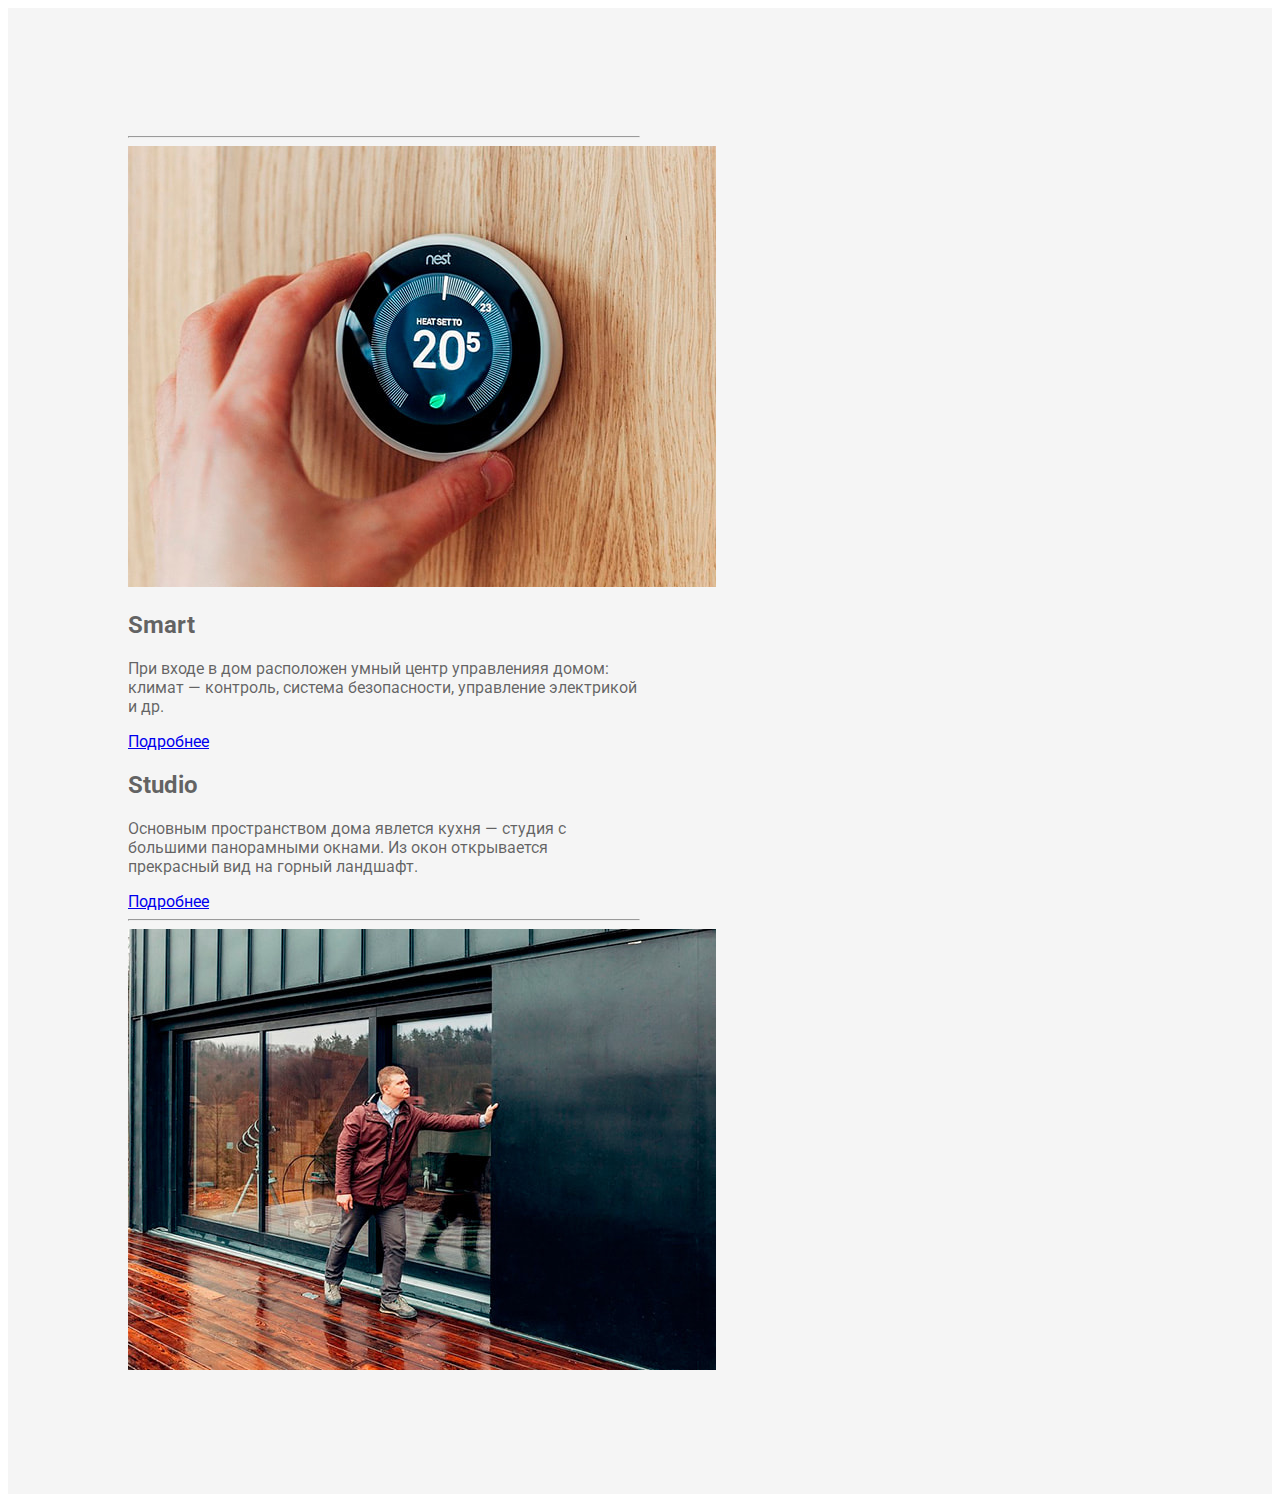
==== school-project/index.html @ 993fd7fc "init css" ====
<!DOCTYPE html>
<html lang="ru">
    <head>
        <meta charset="UTF-8">
        <title>COSMIC</title>
        <link href="src/styles/style.css" rel="stylesheet">
        <link href="https://fonts.gstatic.com" rel="preconnect">
        <link href="https://fonts.googleapis.com/css2?family=Roboto:wght@400;500;700&display=swap" rel="stylesheet">
        <link href="src/fonts/comfortaa/Comfortaa-VariableFont_wght.ttf" rel="stylesheet">
    </head>
    <body>
        <!-- <nav>
            <img src="src/images/PNG/COSMIC.png" alt="logo">
            <a href="#">Главная</a>
            <a href="#">О нас</a>
            <a href="#">Блог</a>
            <a href="#">Контакты</a>
            <div>
                <img src="src/images/SVG/facebook.svg" alt="facebook">
                <img src="src/images/SVG/twitter.svg" alt="twitter">
                <img src="src/images/SVG/instagram.svg" alt="instagram">
            </div>
        </nav>
        <header class="header">
            <div>
                <h1>
                    Космический отдых на склонах Карпат: смотрим на звёзды из окна отеля
                </h1>
                <p>Наш мини — отель расположен  на околице города Львова и рассчитан на 30 человек</p>
                <a href="#">Подробнее ></a>
            </div>
            <img src="src/images/JPG/images_optimize/telescope.jpg" alt="telescope">
        </header> -->
        <main>
            <section class="smart-studio">
                <div class="block-left">
                    <hr class="line-decor">
                    <img class="wrap-image" src="src/images/JPG/images_optimize/smart.jpg" alt="smart">
                    <div class="wrap-text">
                        <h2 class="block-title">Smart</h2>
                        <p class="block-desc">
                            При входе в дом расположен умный центр управленияя домом: климат — контроль, система безопасности, управление электрикой и др.
                        </p>
                        <a class="button-item" href="#">Подробнее</a>
                    </div>
                </div>
                <div class="block-right">
                    <div class="wrap-text">
                        <h2 class="block-title">Studio</h2>
                        <p class="block-desc">
                            Основным пространством дома явлется кухня — студия с большими панорамными окнами. Из окон открывается прекрасный вид на горный ландшафт.
                        </p>
                        <a class="button-item" href="#">Подробнее</a>
                    </div>
                    <hr class="line-decor">
                    <img class="wrap-image" src="src/images/JPG/images_optimize/studio.jpg" alt="studio">
                </div>
            </section>
            <!-- <section>
                <div>
                    <h3>Медовый месяц и семейный отдых</h3>
                    <div>МОЖНО ПОСМОТРЕТЬ НАС ПРЯМО СЕЙЧАС</div>
                </div>
                <div>
                    <img src="src/images/JPG/images_optimize/video.jpg" alt="video">
                </div>
                <div>
                    <img src="src/images/SVG/kitchen.svg" alt="kitchen">
                    <h4>Кухня — студия</h4>
                    <p>Расположена на первом этаже с видовыми окнами с двух сторон.</p>
                </div>
                <div>
                    <img src="src/images/SVG/bath.svg" alt="bath">
                    <h4>Ванная комната</h4>
                    <p>Возле спальни расположена ванная комната с душевой кабинкой и санузлом.</p>
                </div>
                <div>
                    <img src="src/images/SVG/bedroom.svg" alt="bedroom">
                    <h4>Спальни</h4>
                    <p>Основная спальня находится на первом этаже и гостевая комната на втором.</p>
                </div>
                <div>
                    <img src="src/images/SVG/tech_room.svg" alt="tech_room">
                    <h4>Техническое помещение</h4>
                    <p>Бытовка с отдельным входом расположена за стеной основной спальни.</p>
                </div>
            </section>
            <section>
                <h2>Комнаты / Аппартаменты</h2>
                <div>
                    <img src="src/images/JPG/images_optimize/superluxury.jpg" alt="superluxury">
                    <h4>Суперлюкс</h4>
                    <p>Уютный дом с прекрасным видом на горы.</p>
                    <a href="#">Подробнее ></a>
                </div>
                <div>
                    <img src="src/images/JPG/images_optimize/luxury.jpg" alt="luxury">
                    <h4>Люкс</h4>
                    <p>Дом с выходом во двор. Есть мангал. Замечательный отдых для всей семьи.</p>
                    <a href="#">Подробнее ></a>
                </div>
                <div>
                    <img src="src/images/JPG/images_optimize/appartments.jpg" alt="appartments">
                    <h4>Аппартаменты</h4>
                    <p>
                        Отдельно стоящий дом класса Luxure с террасой и бассейном. Чудесный вид на закат солнца добавит романтики в ваши отношения. Это лучшее место для проведения медового месяца!
                    </p>
                    <a href="#">Подробнее ></a>
                </div>
            </section>
            <section>
                <h2>Портфолио</h2>
                <div>
                    <img src="src/images//JPG/images_optimize/portfolio_1.jpg" alt="portfolio_1">
                    <img src="src/images//JPG/images_optimize/portfolio_2.jpg" alt="portfolio_2">
                    <img src="src/images//JPG/images_optimize/portfolio_3.jpg" alt="portfolio_3">
                    <img src="src/images//JPG/images_optimize/portfolio_4.jpg" alt="portfolio_4">
                    <img src="src/images//JPG/images_optimize/portfolio_5.jpg" alt="portfolio_5">
                    <img src="src/images//JPG/images_optimize/portfolio_6.jpg" alt="portfolio_6">
                </div>
            </section>
            <section>
                <img src="src/images/JPG/images_optimize/events.jpg" alt="events">
                <div>
                    <h6>Ивенты</h6>
                    <p>
                        У нас вы можете провести любые ивенты, начиная с дней рождений и до закрытых корпоративов.
                        <br>
                        Наш креативный ивент — менеджер поможет вам в этом. Закажите нас на сайте.
                    </p>
                </div>
                <a href="#">Следующий ></a>
            </section>
            <section>
                <h2>Отзывы</h2>
                <div>
                    <div>
                        <img src="src/images/JPG/images_optimize/feedback_1.jpg" alt="feedback_1">
                        <h5>Иван Вакуленко</h5>
                        <hr>
                        <p>Прекрасное место! Провели время СУПЕР!!! Спасибо вам огромное!</p>
                    </div>
                    <div>
                        <img src="src/images/JPG/images_optimize/feedback_2.jpg" alt="feedback_2">
                        <h5>Марианна Домницкая</h5>
                        <hr>
                        <p>Домик замечательный! Чудесно провели время! Приедем ещё!!!</p>
                    </div>
                    <div>
                        <img src="src/images/JPG/images_optimize/feedback_3.jpg" alt="feedback_3">
                        <h5>Артур Гольдман</h5>
                        <hr>
                        <p>Спасибо за "космический" отдых!!!</p>
                    </div>
                </div>
            </section>
            <section>
                <div>
                    <h2>Стоимость услуг</h2>
                    <p>
                        Наш мини — отель может предоставить отличный сервис. Кроме этого есть  дополнительные услуги.
                    </p>
                    <a href="#">Подробнее ></a>
                </div>
                <div>
                    <p>$90</p>
                </div>
                <div>
                    <h6>Услуги</h6>
                    <div>
                        <h5>300 Мб/сек</h5>
                        <p>Быстрый интернет</p>
                        <p>Зона wi-fi</p>
                    </div>
                    <div>
                        <h5>24/7</h5>
                        <p>Охраняемая парковка</p>
                        <p>Закрытая территория</p>
                    </div>
                    <div>
                        <h5>7 дней</h5>
                        <p>Европейский завтрак</p>
                        <p>Уборка номера</p>
                    </div>
                    <div>
                        <h5>14 дней</h5>
                        <p>Встреча гостей</p>
                        <p>Трансфер из аэропорта</p>
                    </div>
                </div>
            </section>
            <section>
                <h2>Контакты</h2>
                <div>
                    <h4>Связаться с нами</h4>
                    <img src="src/images/SVG/mail.svg" alt="mail">
                    <a href="#"> cosmic@lectrum.io </a>
                    <form action="" method="">
                        <label for="name">Имя</label>
                        <input type="text" name="name" id="name">
                        <br>
                        <label for="mail">Почта</label>
                        <input type="email" name="mail" id="mail">
                        <br>
                        <label for="message">Сообщение</label>
                        <input type="text" name="message" id="message">
                        <br>
                        <input type="submit" name="Отправить">
                    </form>
                    <div>
                        <img src="src/images/JPG/images_optimize/map.jpg" alt="map">
                        <div>
                            <img src="src/images/SVG/geo.svg" alt="geo">
                            <h4>Найти нас</h4>
                            <p>с. Майдан</p>
                            <p>Львовская обл.</p>
                        </div>
                        <div>
                            <img src="src/images/SVG/phone.svg" alt="phone">
                            <h4>Телефоны</h4>
                            <p>+380 97 123 45 67</p>
                            <p>+380 99 123 45 67</p>
                        </div>
                    </div>
                </div>
            </section>
        </main>
        <footer>
            <div>
                <div>
                    <img src="src/images/PNG/COSMIC.png" alt="logo">
                    <p>
                        Мы будем рады видеть вас у нас в отеле. Думаем, что время проведенное у нас оставит незабываемые и приятные впечатления. Ждем вас!
                    </p>
                </div>
                <div>
                    <h6>Меню</h6>
                    <ul>
                        <li>Главная</li>
                        <li>О нас</li>
                        <li>Блог</li>
                        <li>Контакты</li>
                    </ul>
                </div>
                <div>
                    <h6>Следи за нами</h6>
                    <ul>
                        <li>Facebook</li>
                        <li>Twitter</li>
                        <li>Instagram</li>
                    </ul>
                </div>
            </div>
            <hr>
            <div>
                <p>©2020 Все права защищены</p>
                <div>
                    <p>Подписаться на рассылку</p>
                    <form action="" method="">
                        <label for="mail">Почта</label>
                        <input type="email" name="mail" id="mail">
                        <input type="submit" name="Отправить">
                    </form>
                </div>
            </div>
        </footer> -->
    </body>
</html>
---- school-project/src/styles/style.css ----
* {
    box-sizing: border-box;
}

body {
    font-family: 'Roboto', sans-serif;
    font-weight: 400;
    color: rgba(0, 0, 0, 0.6)
}

.smart-studio {
    max-width: 1440px;
    margin: 0 auto;
    padding: 120px;

    background: #F5F5F5
}

.block-left {
    max-width: 50%;
}

.block-right {
    max-width: 50%;
}

.wrap-image {

}
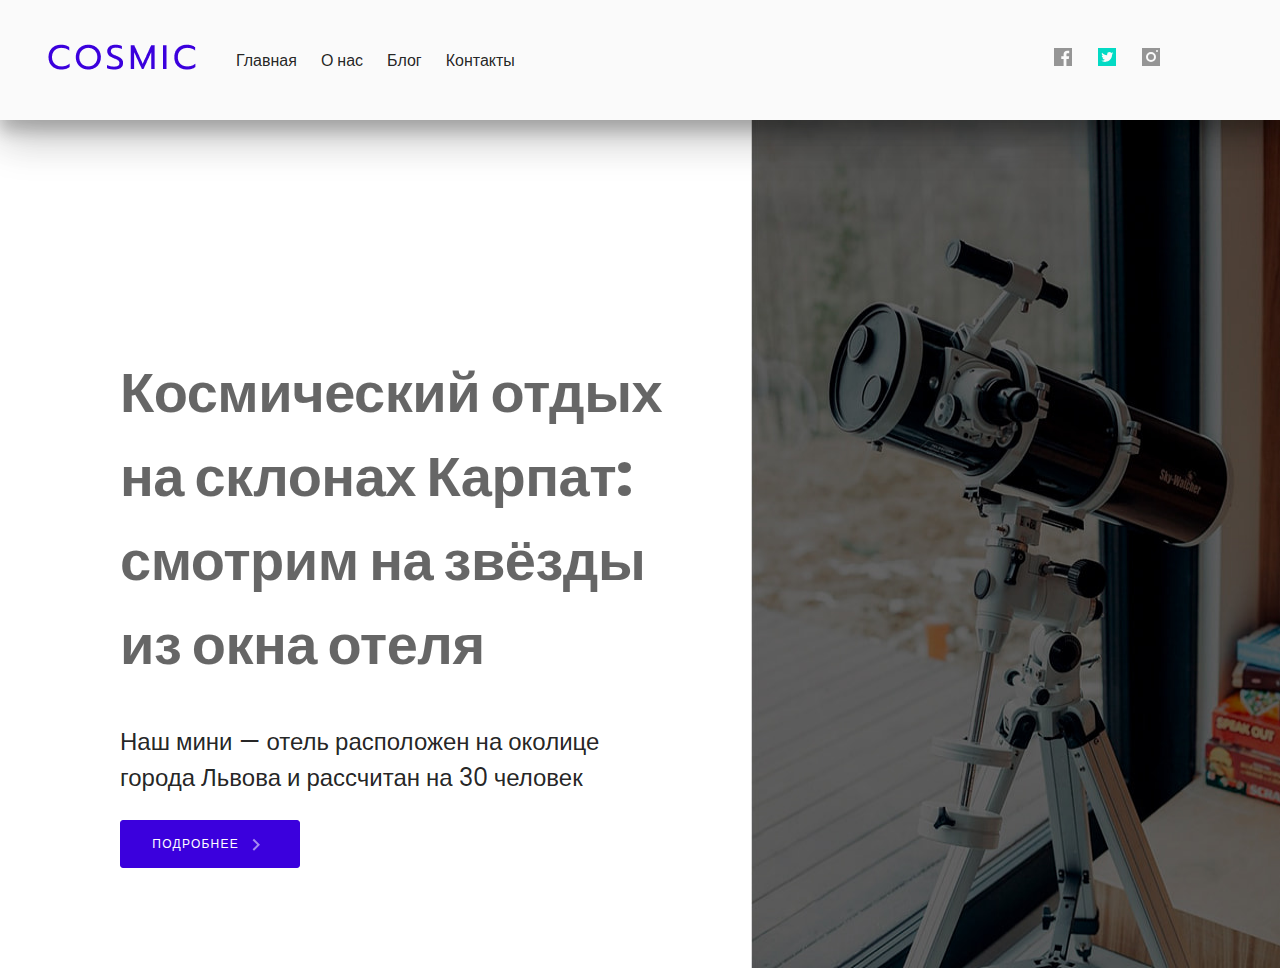
==== commit 53e9bc4e: "nav and header complete" ====
--- a/school-project/index.html
+++ b/school-project/index.html
@@ -5,33 +5,58 @@
         <title>COSMIC</title>
         <link href="src/styles/style.css" rel="stylesheet">
         <link href="https://fonts.gstatic.com" rel="preconnect">
+        <link rel="preconnect" href="https://fonts.gstatic.com">
+        <link href="https://fonts.googleapis.com/css2?family=Poppins:wght@400;500;600;700&display=swap" rel="stylesheet">
         <link href="https://fonts.googleapis.com/css2?family=Roboto:wght@400;500;700&display=swap" rel="stylesheet">
         <link href="src/fonts/comfortaa/Comfortaa-VariableFont_wght.ttf" rel="stylesheet">
     </head>
     <body>
-        <!-- <nav>
-            <img src="src/images/PNG/COSMIC.png" alt="logo">
-            <a href="#">Главная</a>
-            <a href="#">О нас</a>
-            <a href="#">Блог</a>
-            <a href="#">Контакты</a>
-            <div>
-                <img src="src/images/SVG/facebook.svg" alt="facebook">
-                <img src="src/images/SVG/twitter.svg" alt="twitter">
-                <img src="src/images/SVG/instagram.svg" alt="instagram">
+        <nav class="menu">
+            <div class="menu__inner">
+                <a class="logo" href="#">
+                    <img class="logo__img" src="src/images/PNG/COSMIC.png" alt="logo">
+                </a>
+                <ul class="menu__list">
+                    <li class="menu__list-item">
+                        <a class="menu__list-link" href="#">Главная</a>
+                    </li>
+                    <li class="menu__list-item">
+                        <a class="menu__list-link" href="#">О нас</a>
+                    </li>
+                    <li class="menu__list-item">
+                        <a class="menu__list-link" href="#">Блог</a>
+                    </li>
+                    <li class="menu__list-item">
+                        <a class="menu__list-link" href="#">Контакты</a>
+                    </li>
+                </ul>
+                <div class="socials-nav">
+                    <a class="social-link" href="#">
+                        <img class="social-grey" src="src/images/SVG/facebook.svg" alt="facebook">
+                    </a>
+                    <a class="social-link" href="#">
+                        <img src="src/images/SVG/twitter.svg" alt="twitter">
+                    </a>
+                    <a class="social-link" href="#">
+                        <img class="social-grey" src="src/images/SVG/instagram.svg" alt="instagram">
+                    </a>
+                </div>
             </div>
         </nav>
         <header class="header">
-            <div>
-                <h1>
+            <div class="header__container">
+                <h1 class="top__title">
                     Космический отдых на склонах Карпат: смотрим на звёзды из окна отеля
                 </h1>
-                <p>Наш мини — отель расположен  на околице города Львова и рассчитан на 30 человек</p>
-                <a href="#">Подробнее ></a>
-            </div>
-            <img src="src/images/JPG/images_optimize/telescope.jpg" alt="telescope">
-        </header> -->
-        <main>
+                <p class="top__text">Наш мини — отель расположен  на околице города Львова и рассчитан на 30 человек</p>
+                <button class="top__btn">
+                    <span class="top__btn-span">Подробнее</span>
+                    <img class="top__btn-img" src="src/images/SVG/arrow.svg">
+                </button>
+            </div>
+            <img class="top__img" src="src/images/JPG/images_optimize/telescope.jpg" alt="telescope">
+        </header>
+        <!-- <main>
             <section class="smart-studio">
                 <div class="block-left">
                     <hr class="line-decor">
@@ -56,7 +81,7 @@
                     <img class="wrap-image" src="src/images/JPG/images_optimize/studio.jpg" alt="studio">
                 </div>
             </section>
-            <!-- <section>
+            <section>
                 <div>
                     <h3>Медовый месяц и семейный отдых</h3>
                     <div>МОЖНО ПОСМОТРЕТЬ НАС ПРЯМО СЕЙЧАС</div>
--- a/school-project/src/styles/style.css
+++ b/school-project/src/styles/style.css
@@ -3,13 +3,120 @@
 }
 
 body {
-    font-family: 'Roboto', sans-serif;
+    font-family: 'Poppins', sans-serif;
     font-weight: 400;
-    color: rgba(0, 0, 0, 0.6)
+    color: rgba(0, 0, 0, 0.87);
+    display: block;
+    margin: 0;
+    max-width: 1440px;
+    align-self: center;
+}
+
+ul {
+    list-style-type: none;
+}
+
+.menu {
+    margin: 0 auto;
+    padding: 0;
+    background: #FAFAFA;
+    box-shadow: 0px 24px 38px rgba(0, 0, 0, 0.14), 0px 9px 46px rgba(0, 0, 0, 0.12), 0px 11px 15px rgba(0, 0, 0, 0.2);
+}
+
+.menu__inner {
+    display: flex;
+    justify-content: space-between;
+    align-items: center;
+    height: 120px;
+}
+
+.logo {
+    margin: 0 0 0 48px;
+}
+
+.menu__list {
+    display: flex;
+    margin-right: auto;
+}
+
+.menu__list-item + .menu__list-item {
+    margin-left: 24px;
+}
+
+.menu__list-link {
+    color: rgba(0, 0, 0, 0.87);
+    font-size: 16px;
+    line-height: 24px;
+    text-decoration: none;
+}
+
+.socials-nav {
+    margin-right: 120px;
+}
+
+.social-link {
+    text-decoration: none;
+}
+
+.social-link + .social-link {
+    margin-left: 22px;
+}
+
+.social-grey {
+    opacity: 0.4;
+}
+
+.header {
+    padding-left: 120px;
+    display: flex;
+}
+
+.header__container {
+    padding: 193px 0 100px;
+}
+
+.top__title {
+    color: rgba(0, 0, 0, 0.6);
+    font-weight: 800;
+    font-size: 56px;
+    line-height: 84px;
+    letter-spacing: -0.5px;
+}
+
+.top__text {
+    font-size: 24px;
+    line-height: 36px;
+    width: 486px;
+}
+
+.top__btn {
+    height: 48px;
+    width: 180px;
+    background: #3B00DD;
+    border: 1px solid #3B00DD;
+    border-radius: 3px;
+    font-weight: 500;
+    font-size: 12px;
+    line-height: 16px;
+    text-align: center;
+    letter-spacing: 1.25px;
+    text-transform: uppercase;
+    color: #FFFFFF;
+    position: relative;
+}
+
+.top__btn-span, .top__btn-img {
+    display: inline-block;
+    vertical-align: middle;
+}
+
+.top__img {
+    display: block;
+    margin-left: 37px;
+    z-index: -2;
 }
 
 .smart-studio {
-    max-width: 1440px;
     margin: 0 auto;
     padding: 120px;
 
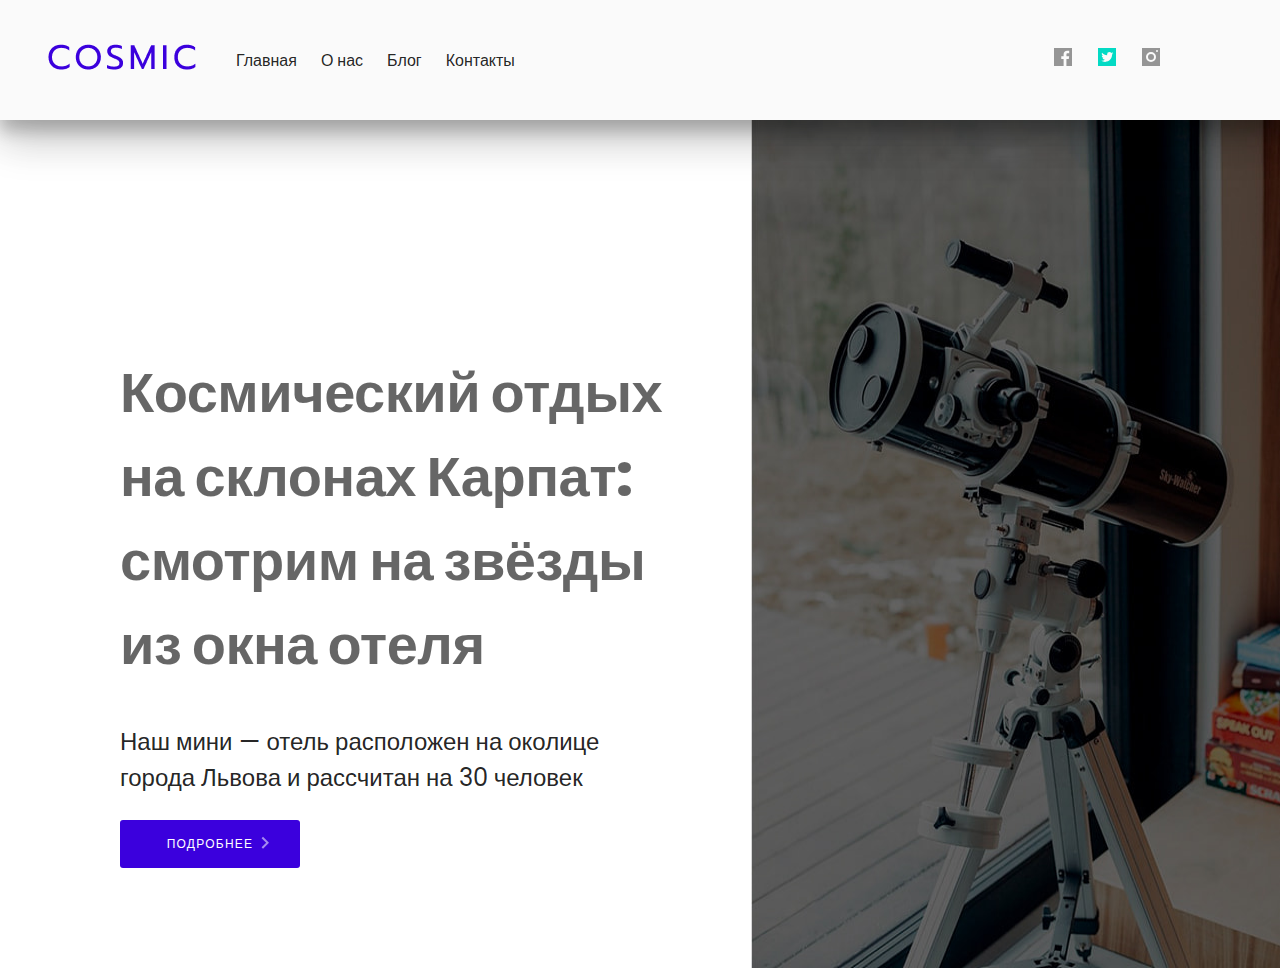
==== commit 838d1c94: "nav and header edited" ====
--- a/school-project/index.html
+++ b/school-project/index.html
@@ -49,10 +49,7 @@
                     Космический отдых на склонах Карпат: смотрим на звёзды из окна отеля
                 </h1>
                 <p class="top__text">Наш мини — отель расположен  на околице города Львова и рассчитан на 30 человек</p>
-                <button class="top__btn">
-                    <span class="top__btn-span">Подробнее</span>
-                    <img class="top__btn-img" src="src/images/SVG/arrow.svg">
-                </button>
+                <button class="top__btn">Подробнее</button>
             </div>
             <img class="top__img" src="src/images/JPG/images_optimize/telescope.jpg" alt="telescope">
         </header>
--- a/school-project/src/styles/style.css
+++ b/school-project/src/styles/style.css
@@ -7,13 +7,20 @@
     font-weight: 400;
     color: rgba(0, 0, 0, 0.87);
     display: block;
-    margin: 0;
+    margin: 0 auto;
     max-width: 1440px;
     align-self: center;
 }
 
 ul {
     list-style-type: none;
+}
+
+button {
+    font-family: 'Poppins', sans-serif;
+    font-weight: 500;
+    font-size: 16px;
+    cursor: pointer;
 }
 
 .menu {
@@ -93,7 +100,7 @@
     height: 48px;
     width: 180px;
     background: #3B00DD;
-    border: 1px solid #3B00DD;
+    border: none;
     border-radius: 3px;
     font-weight: 500;
     font-size: 12px;
@@ -105,9 +112,13 @@
     position: relative;
 }
 
-.top__btn-span, .top__btn-img {
-    display: inline-block;
-    vertical-align: middle;
+.top__btn::after {
+    content: "";
+    position: absolute;
+    height: 24px;
+    width: 24px;
+    bottom: 14px;
+    background-image: url("../images/SVG/arrow.svg");
 }
 
 .top__img {
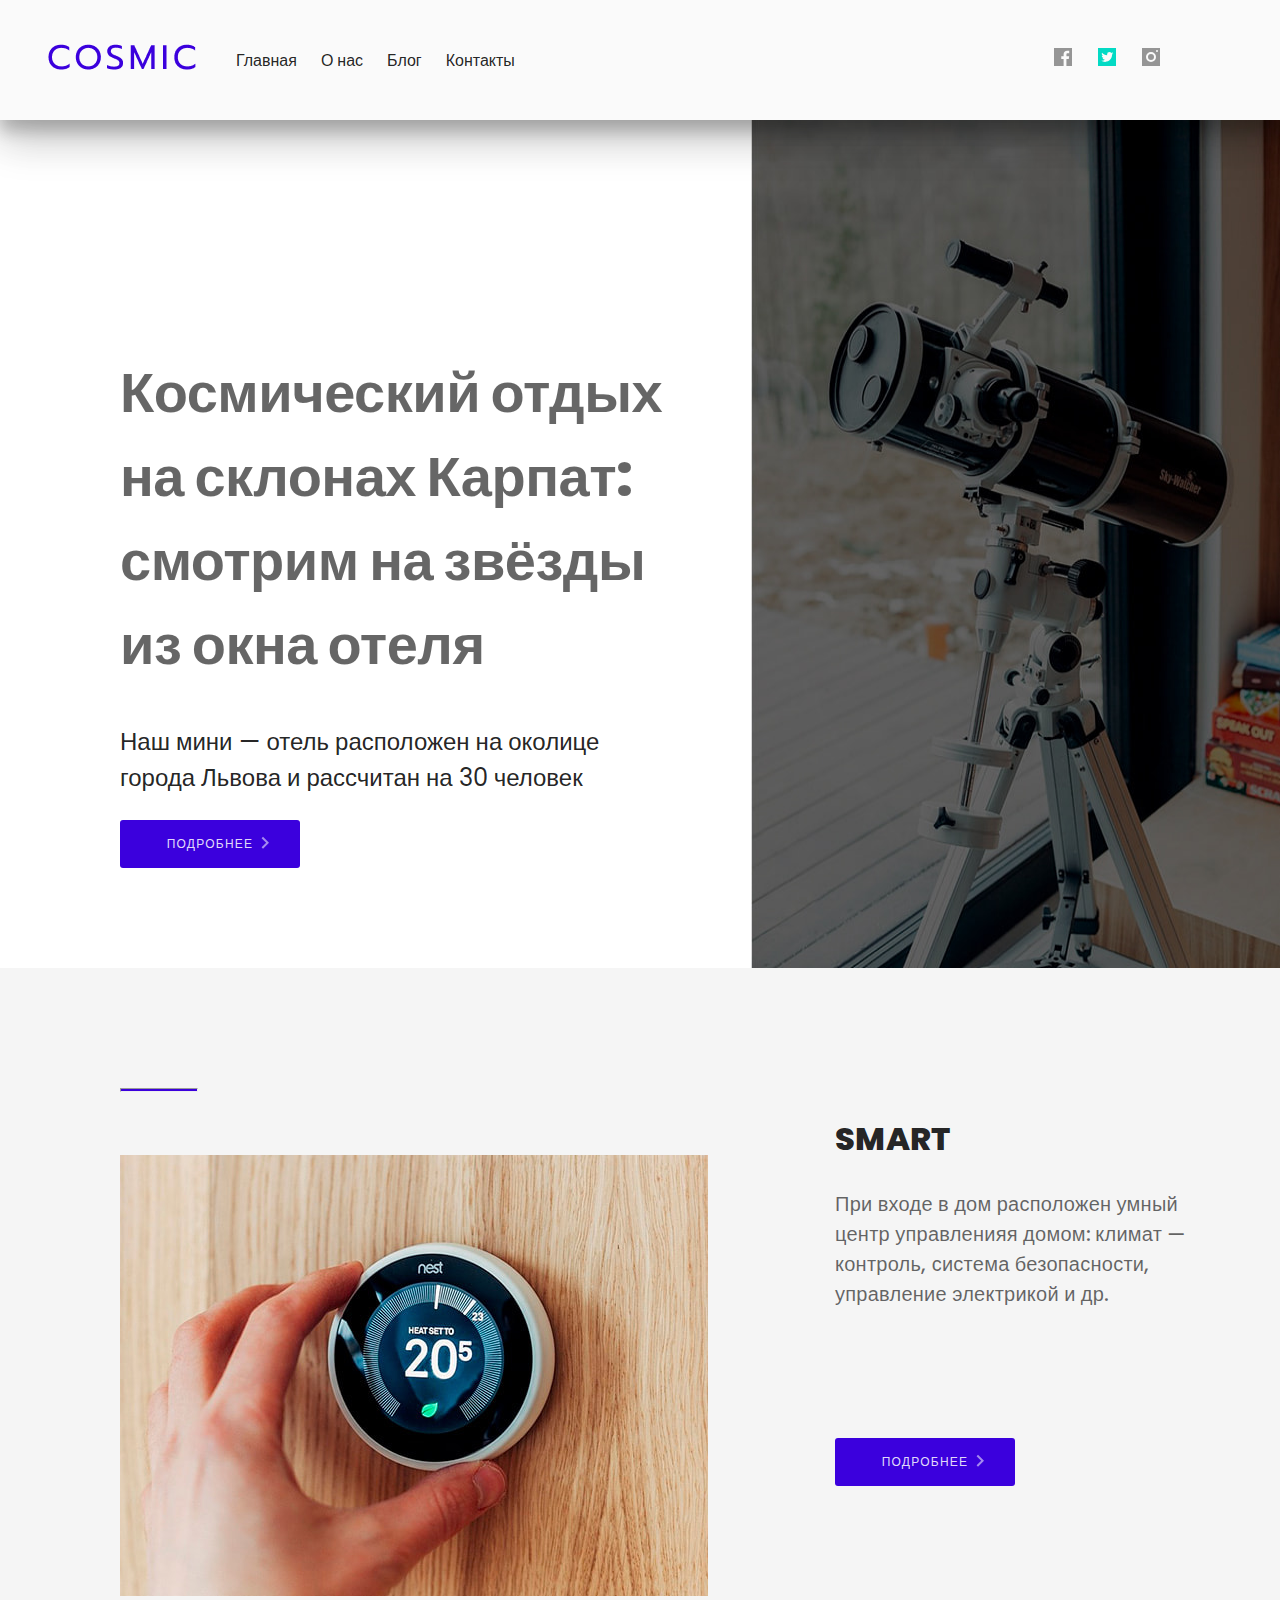
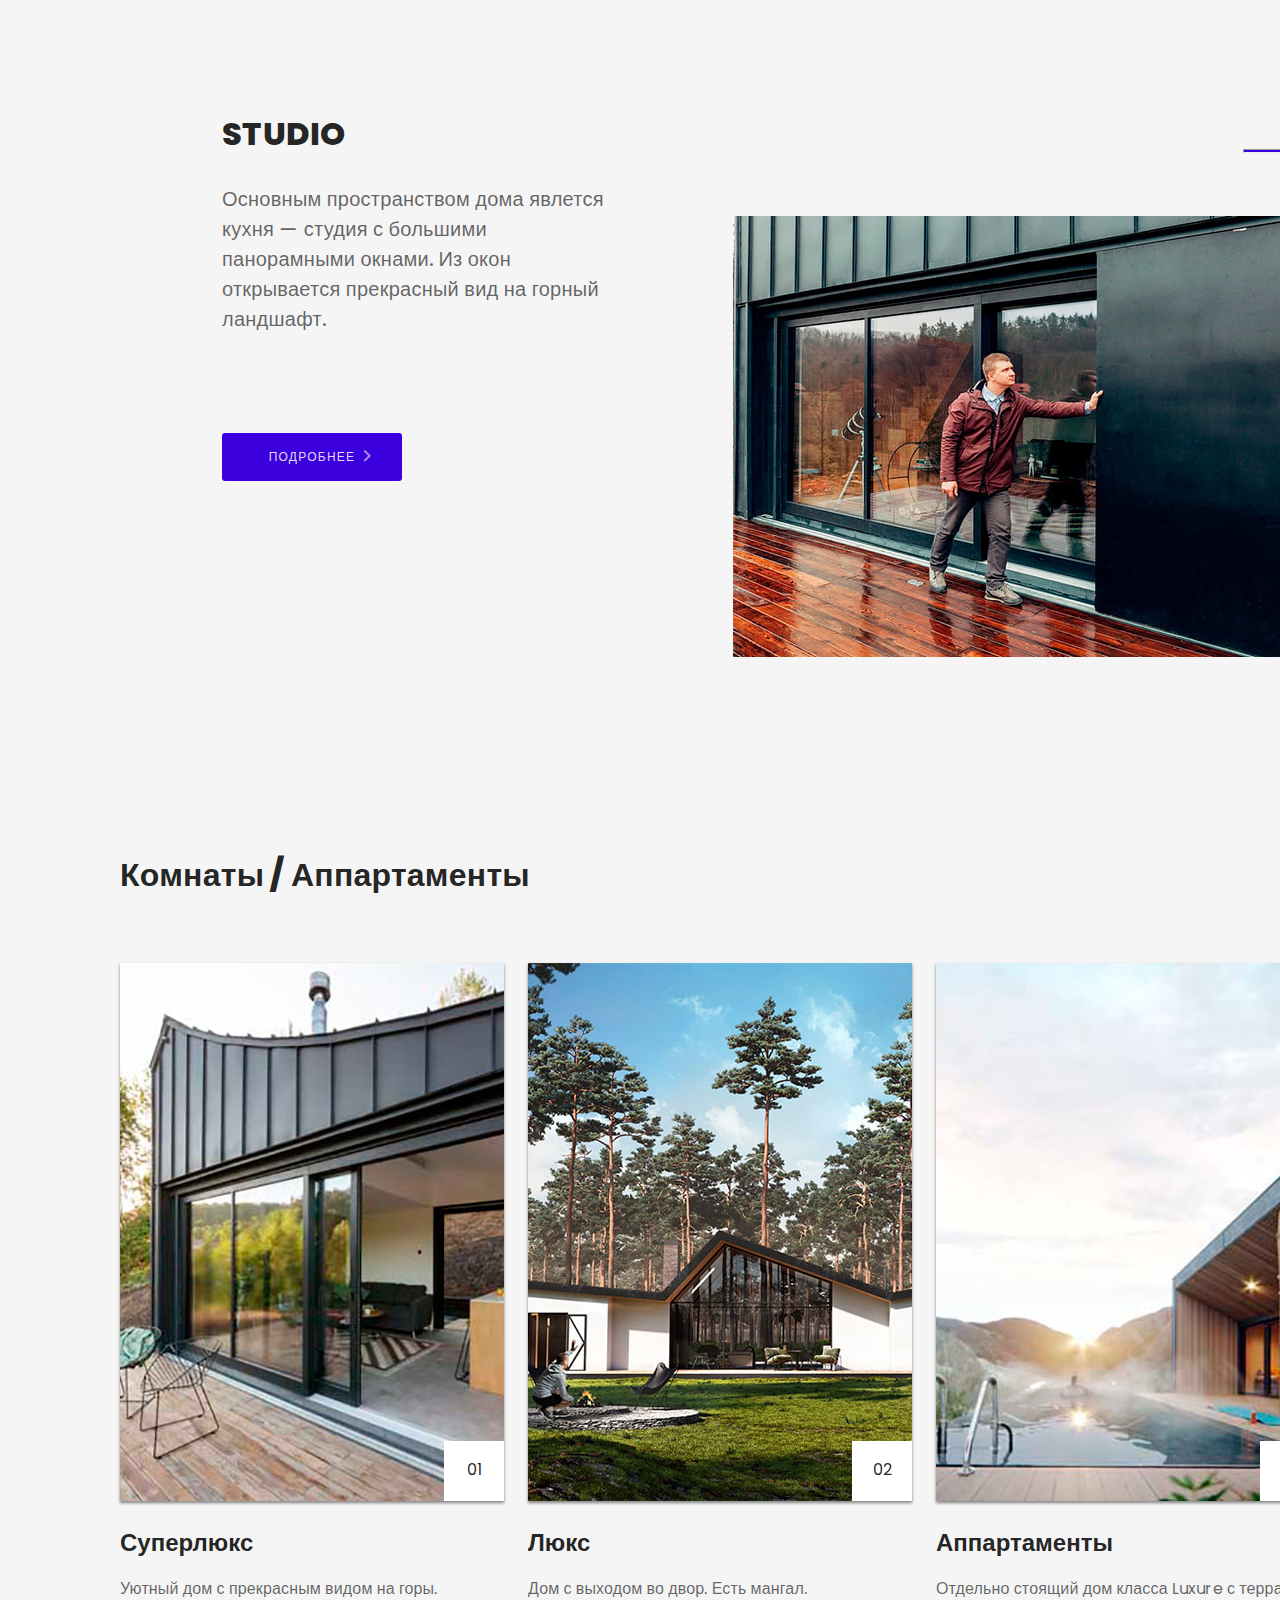
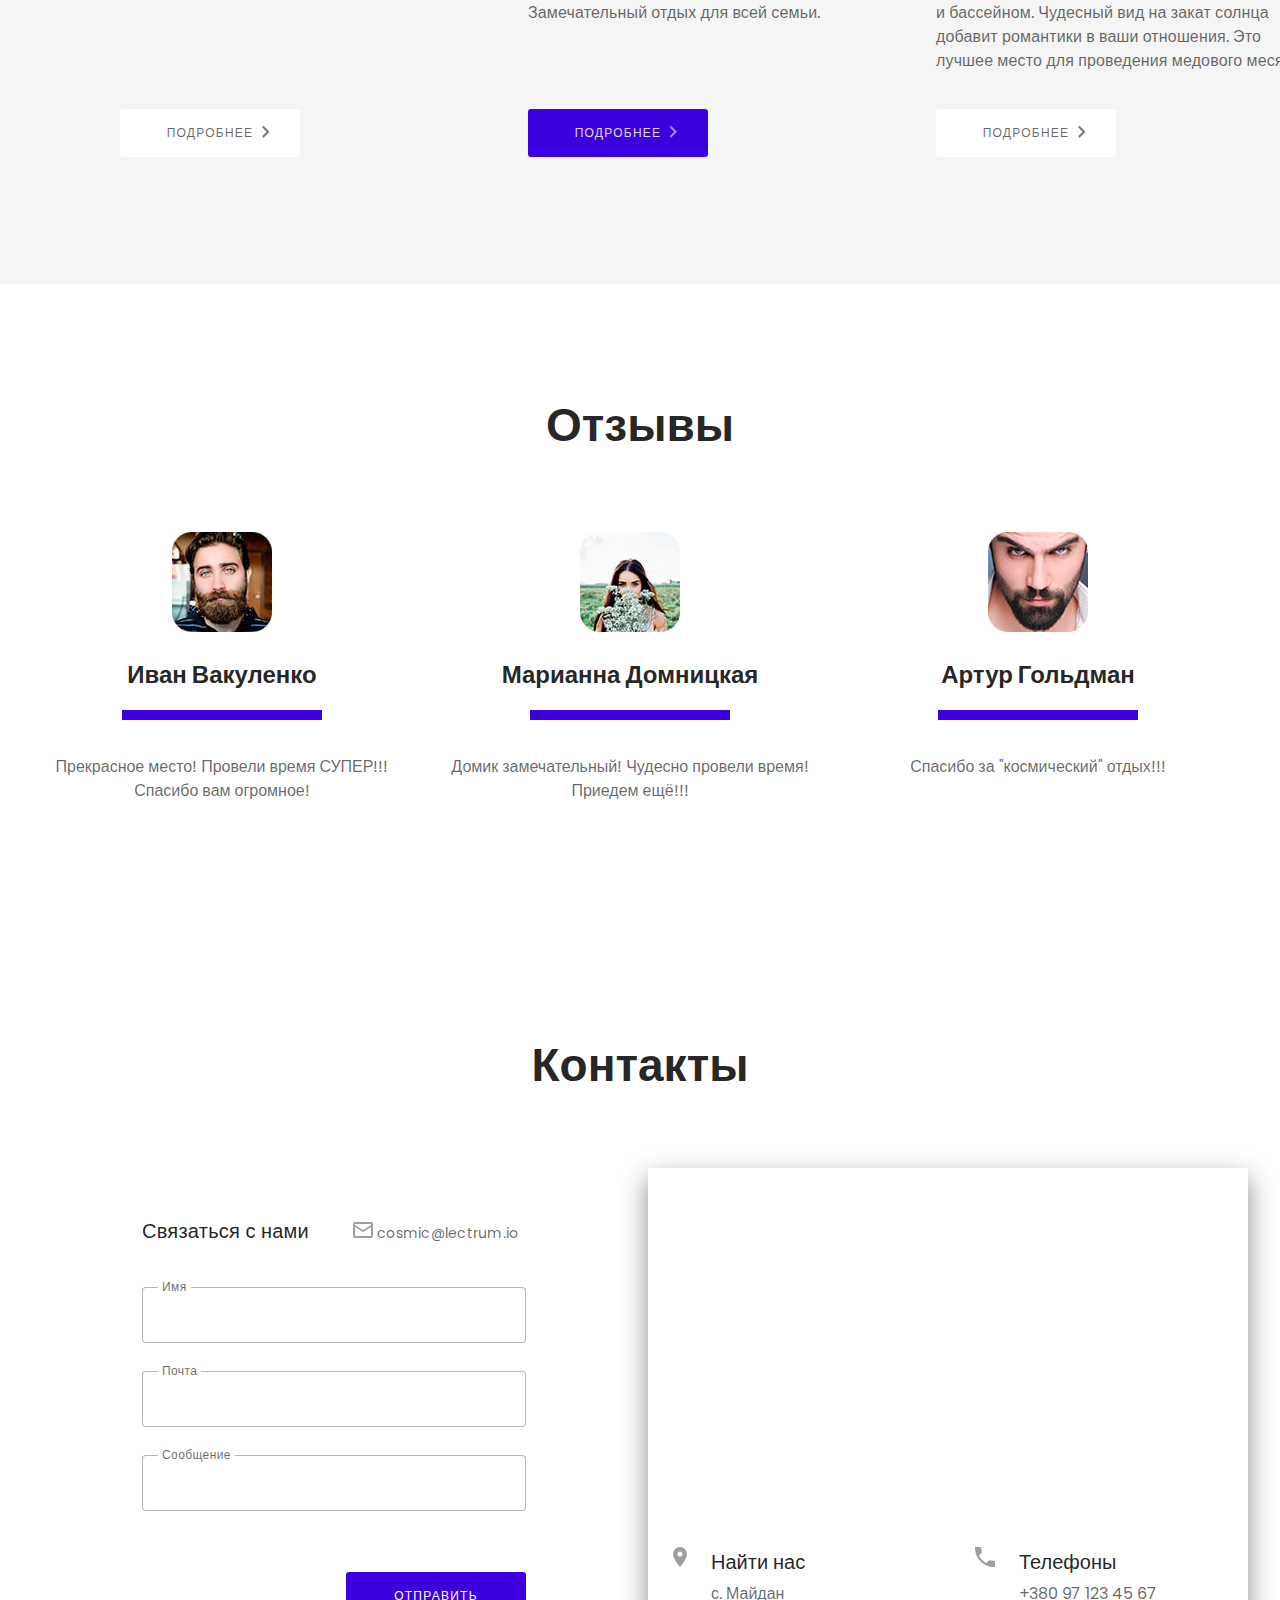
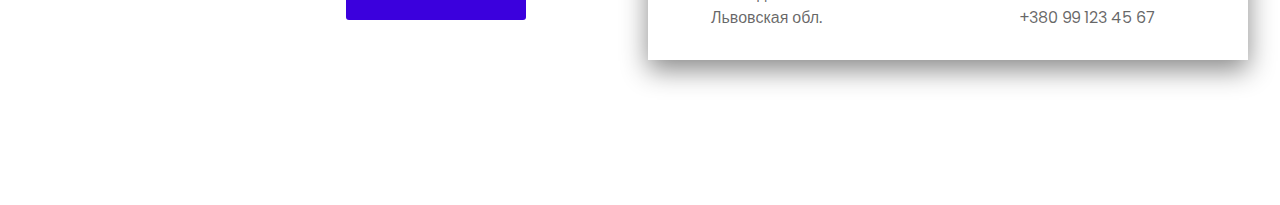
==== commit 3224968a: "lesson 5-1" ====
--- a/school-project/index.html
+++ b/school-project/index.html
@@ -49,36 +49,32 @@
                     Космический отдых на склонах Карпат: смотрим на звёзды из окна отеля
                 </h1>
                 <p class="top__text">Наш мини — отель расположен  на околице города Львова и рассчитан на 30 человек</p>
-                <button class="top__btn">Подробнее</button>
+                <button class="btn">Подробнее</button>
             </div>
             <img class="top__img" src="src/images/JPG/images_optimize/telescope.jpg" alt="telescope">
         </header>
-        <!-- <main>
+        <main>
             <section class="smart-studio">
-                <div class="block-left">
-                    <hr class="line-decor">
-                    <img class="wrap-image" src="src/images/JPG/images_optimize/smart.jpg" alt="smart">
-                    <div class="wrap-text">
-                        <h2 class="block-title">Smart</h2>
-                        <p class="block-desc">
-                            При входе в дом расположен умный центр управленияя домом: климат — контроль, система безопасности, управление электрикой и др.
-                        </p>
-                        <a class="button-item" href="#">Подробнее</a>
-                    </div>
-                </div>
-                <div class="block-right">
-                    <div class="wrap-text">
-                        <h2 class="block-title">Studio</h2>
-                        <p class="block-desc">
-                            Основным пространством дома явлется кухня — студия с большими панорамными окнами. Из окон открывается прекрасный вид на горный ландшафт.
-                        </p>
-                        <a class="button-item" href="#">Подробнее</a>
-                    </div>
-                    <hr class="line-decor">
-                    <img class="wrap-image" src="src/images/JPG/images_optimize/studio.jpg" alt="studio">
-                </div>
-            </section>
-            <section>
+                <div class="smart-studio__inner">
+                    <hr class="smart-studio__inner__line-decor smart-studio__inner__line-decor-left">
+                    <img class="smart-studio__inner__wrap-image" src="src/images/JPG/images_optimize/smart.jpg" alt="smart">
+                    <div class="smart-studio__inner__wrap-text">
+                        <h2 class="smart-studio__inner-title">Studio</h2>
+                        <p class="smart-studio__inner-desc">Основным пространством дома явлется кухня — студия с большими панорамными окнами. Из окон открывается прекрасный вид на горный ландшафт.</p>
+                        <button class="btn">Подробнее</button>
+                    </div>
+                </div>
+                <div class="smart-studio__inner">
+                    <div class="smart-studio__inner__wrap-text">
+                        <h2 class="smart-studio__inner-title">Smart</h2>
+                        <p class="smart-studio__inner-desc">При входе в дом расположен умный центр управленияя домом: климат — контроль, система безопасности, управление электрикой и др.</p>
+                        <button class="btn">Подробнее</button>
+                    </div>
+                    <hr class="smart-studio__inner__line-decor smart-studio__inner__line-decor-right">
+                    <img class="smart-studio__inner__wrap-image" src="src/images/JPG/images_optimize/studio.jpg" alt="studio">
+                </div>
+            </section>
+            <!-- <section>
                 <div>
                     <h3>Медовый месяц и семейный отдых</h3>
                     <div>МОЖНО ПОСМОТРЕТЬ НАС ПРЯМО СЕЙЧАС</div>
@@ -106,31 +102,48 @@
                     <h4>Техническое помещение</h4>
                     <p>Бытовка с отдельным входом расположена за стеной основной спальни.</p>
                 </div>
-            </section>
-            <section>
-                <h2>Комнаты / Аппартаменты</h2>
-                <div>
-                    <img src="src/images/JPG/images_optimize/superluxury.jpg" alt="superluxury">
-                    <h4>Суперлюкс</h4>
-                    <p>Уютный дом с прекрасным видом на горы.</p>
-                    <a href="#">Подробнее ></a>
-                </div>
-                <div>
-                    <img src="src/images/JPG/images_optimize/luxury.jpg" alt="luxury">
-                    <h4>Люкс</h4>
-                    <p>Дом с выходом во двор. Есть мангал. Замечательный отдых для всей семьи.</p>
-                    <a href="#">Подробнее ></a>
-                </div>
-                <div>
-                    <img src="src/images/JPG/images_optimize/appartments.jpg" alt="appartments">
-                    <h4>Аппартаменты</h4>
-                    <p>
-                        Отдельно стоящий дом класса Luxure с террасой и бассейном. Чудесный вид на закат солнца добавит романтики в ваши отношения. Это лучшее место для проведения медового месяца!
-                    </p>
-                    <a href="#">Подробнее ></a>
-                </div>
-            </section>
-            <section>
+            </section> -->
+            <section class="section-rooms">
+                <h2 class="section-rooms-title">Комнаты / Аппартаменты</h2>
+                <div class="section-rooms-inner-wrapper">
+                    <div class="section-rooms-item">
+                        <div class="section-rooms-img-wrapper">
+                            <img class="section-rooms-img" src="src/images/JPG/images_optimize/superluxury.jpg" alt="superluxury">
+                            <div class="section-rooms-number">
+                                <p class="section-rooms-number-inner">01</p>
+                            </div>
+                        </div>
+                        <h4 class="section-rooms-item-title">Суперлюкс</h4>
+                        <p class="section-rooms-descr">Уютный дом с прекрасным видом на горы.</p>
+                        <button class="section-rooms-btn" href="#">Подробнее</button>
+                    </div>
+                    <div class="section-rooms-item">
+                        <div class="section-rooms-img-wrapper">
+                            <img class="section-rooms-img" src="src/images/JPG/images_optimize/luxury.jpg" alt="luxury">
+                            <div class="section-rooms-number">
+                                <p class="section-rooms-number-inner">02</p>
+                            </div>
+                        </div>
+                        <h4 class="section-rooms-item-title">Люкс</h4>
+                        <p class="section-rooms-descr">Дом с выходом во двор. Есть мангал. Замечательный отдых для всей семьи.</p>
+                        <button class="section-rooms-btn selected" href="#">Подробнее</button>
+                    </div>
+                    <div class="section-rooms-item">
+                        <div class="section-rooms-img-wrapper">
+                            <img class="section-rooms-img" src="src/images/JPG/images_optimize/appartments.jpg" alt="appartments">
+                            <div class="section-rooms-number">
+                                <p class="section-rooms-number-inner">03</p>
+                            </div>
+                        </div>
+                        <h4 class="section-rooms-item-title">Аппартаменты</h4>
+                        <p class="section-rooms-descr">
+                            Отдельно стоящий дом класса Luxure с террасой и бассейном. Чудесный вид на закат солнца добавит романтики в ваши отношения. Это лучшее место для проведения медового месяца!
+                        </p>
+                        <button class="section-rooms-btn" href="#">Подробнее</button>
+                    </div>
+                </div>
+            </section>
+            <!-- <section>
                 <h2>Портфолио</h2>
                 <div>
                     <img src="src/images//JPG/images_optimize/portfolio_1.jpg" alt="portfolio_1">
@@ -152,31 +165,31 @@
                     </p>
                 </div>
                 <a href="#">Следующий ></a>
-            </section>
-            <section>
-                <h2>Отзывы</h2>
-                <div>
-                    <div>
-                        <img src="src/images/JPG/images_optimize/feedback_1.jpg" alt="feedback_1">
-                        <h5>Иван Вакуленко</h5>
-                        <hr>
-                        <p>Прекрасное место! Провели время СУПЕР!!! Спасибо вам огромное!</p>
-                    </div>
-                    <div>
-                        <img src="src/images/JPG/images_optimize/feedback_2.jpg" alt="feedback_2">
-                        <h5>Марианна Домницкая</h5>
-                        <hr>
-                        <p>Домик замечательный! Чудесно провели время! Приедем ещё!!!</p>
-                    </div>
-                    <div>
-                        <img src="src/images/JPG/images_optimize/feedback_3.jpg" alt="feedback_3">
-                        <h5>Артур Гольдман</h5>
-                        <hr>
-                        <p>Спасибо за "космический" отдых!!!</p>
-                    </div>
-                </div>
-            </section>
-            <section>
+            </section> -->
+            <section class="section-reviews">
+                <h2 class="section-reviews-title">Отзывы</h2>
+                <div class="reviews-wrapper">
+                    <div class="review-item">
+                        <img class="review-image" src="src/images/JPG/images_optimize/feedback_1.jpg" alt="feedback_1">
+                        <h5 class="review-title">Иван Вакуленко</h5>
+                        <hr class="review-decor">
+                        <p class="review-desc">Прекрасное место! Провели время СУПЕР!!! Спасибо вам огромное!</p>
+                    </div>
+                    <div class="review-item">
+                        <img class="review-image" src="src/images/JPG/images_optimize/feedback_2.jpg" alt="feedback_2">
+                        <h5 class="review-title">Марианна Домницкая</h5>
+                        <hr class="review-decor">
+                        <p class="review-desc">Домик замечательный! Чудесно провели время! Приедем ещё!!!</p>
+                    </div>
+                    <div class="review-item">
+                        <img class="review-image" src="src/images/JPG/images_optimize/feedback_3.jpg" alt="feedback_3">
+                        <h5 class="review-title">Артур Гольдман</h5>
+                        <hr class="review-decor">
+                        <p class="review-desc">Спасибо за "космический" отдых!!!</p>
+                    </div>
+                </div>
+            </section>
+            <!-- <section>
                 <div>
                     <h2>Стоимость услуг</h2>
                     <p>
@@ -210,44 +223,53 @@
                         <p>Трансфер из аэропорта</p>
                     </div>
                 </div>
-            </section>
-            <section>
-                <h2>Контакты</h2>
-                <div>
-                    <h4>Связаться с нами</h4>
-                    <img src="src/images/SVG/mail.svg" alt="mail">
-                    <a href="#"> cosmic@lectrum.io </a>
-                    <form action="" method="">
-                        <label for="name">Имя</label>
-                        <input type="text" name="name" id="name">
-                        <br>
-                        <label for="mail">Почта</label>
-                        <input type="email" name="mail" id="mail">
-                        <br>
-                        <label for="message">Сообщение</label>
-                        <input type="text" name="message" id="message">
-                        <br>
-                        <input type="submit" name="Отправить">
-                    </form>
-                    <div>
-                        <img src="src/images/JPG/images_optimize/map.jpg" alt="map">
-                        <div>
-                            <img src="src/images/SVG/geo.svg" alt="geo">
-                            <h4>Найти нас</h4>
-                            <p>с. Майдан</p>
-                            <p>Львовская обл.</p>
+            </section> -->
+            <section class="section-contacts">
+                <h2 class="section-contacts-title">Контакты</h2>
+                <div class="contacts-wrapper">
+                    <div class="contact-form-wrapper">
+                        <h4 class="contacts-form-title">Связаться с нами</h4>
+                        <img class="contacts-form-title-img" src="src/images/SVG/mail.svg" alt="mail">
+                        <a class="contacts-form-mailto" href="#"> cosmic@lectrum.io </a>
+                        <form class="contacts-form" action="" method="">
+                            <div class="contacts-input-wrapper">
+                                <input class="contacts-form-input" type="text" name="name" id="name">
+                                <label class="contacts-form-label" for="name">Имя</label>
+                            </div>
+                            <div class="contacts-input-wrapper">
+                                <input class="contacts-form-input" type="email" name="mail" id="mail">
+                                <label class="contacts-form-label" for="mail">Почта</label>
+                            </div>
+                            <div class="contacts-input-wrapper">
+                                <input class="contacts-form-input" type="text" name="message" id="message">
+                                <label class="contacts-form-label" for="message">Сообщение</label>
+                            </div>
+                            <button class="contacts-form-submit" type="submit">Отправить</button>
+                        </form>
+                    </div>
+                    <div class="contacts-map">
+                        <iframe class="contacts-map-iframe" src="https://www.google.com/maps/embed?pb=!1m14!1m12!1m3!1d769.5153394082419!2d25.59469539492887!3d49.553781922874414!2m3!1f0!2f0!3f0!3m2!1i1024!2i768!4f13.1!5e0!3m2!1sen!2sua!4v1617094904472!5m2!1sen!2sua" width="588" height="331" style="border:0;" allowfullscreen="" loading="lazy"></iframe>
+                        <div class="contacts-map-inner">
+                            <div class="contacts-map-content">
+                                <img class="contacts-map-logo" src="src/images/SVG/geo.svg" alt="geo">
+                                <div class="contacts-map-content-desc">
+                                    <h4 class="contacts-map-title">Найти нас</h4>
+                                <address class="contacts-map-desc">с.&nbsp;Майдан Львовская&nbsp;обл.</address>
+                                </div>
+                            </div>
+                            <div class="contacts-map-content">
+                                <img class="contacts-map-logo" src="src/images/SVG/phone.svg" alt="phone">
+                                <div class="contacts-map-content-desc">
+                                    <h4 class="contacts-map-title">Телефоны</h4>
+                                    <address class="contacts-map-desc">+380&nbsp;97&nbsp;123&nbsp;45&nbsp;67 +380&nbsp;99&nbsp;123&nbsp;45&nbsp;67</address>
+                                </div>
+                            </div>
                         </div>
-                        <div>
-                            <img src="src/images/SVG/phone.svg" alt="phone">
-                            <h4>Телефоны</h4>
-                            <p>+380 97 123 45 67</p>
-                            <p>+380 99 123 45 67</p>
-                        </div>
                     </div>
                 </div>
             </section>
         </main>
-        <footer>
+        <!-- <footer>
             <div>
                 <div>
                     <img src="src/images/PNG/COSMIC.png" alt="logo">
--- a/school-project/src/styles/style.css
+++ b/school-project/src/styles/style.css
@@ -96,7 +96,7 @@
     width: 486px;
 }
 
-.top__btn {
+.btn {
     height: 48px;
     width: 180px;
     background: #3B00DD;
@@ -108,11 +108,11 @@
     text-align: center;
     letter-spacing: 1.25px;
     text-transform: uppercase;
-    color: #FFFFFF;
+    color: rgba(255, 255, 255, 0.87);
     position: relative;
 }
 
-.top__btn::after {
+.btn::after {
     content: "";
     position: absolute;
     height: 24px;
@@ -129,19 +129,359 @@
 
 .smart-studio {
     margin: 0 auto;
-    padding: 120px;
-
+    padding: 120px 120px 40px 120px;
+    display: flex;
     background: #F5F5F5
 }
 
-.block-left {
-    max-width: 50%;
-}
-
-.block-right {
-    max-width: 50%;
-}
-
-.wrap-image {
-
+.smart-studio__inner + .smart-studio__inner {
+    margin-left: 24px;
+}
+
+.smart-studio__inner__line-decor {
+    width: 78px;
+    height: 4px;
+    background-color: #3B00DD;
+}
+
+.smart-studio__inner__line-decor-left {
+    margin: 0 0 63px 0; 
+}
+
+.smart-studio__inner__line-decor-right {
+    margin: 0 0 63px 510px; 
+}
+
+.smart-studio__inner__wrap-text {
+    margin: 0px 102px 263px 102px;
+}
+
+
+.smart-studio__inner__wrap-image {
+    width: 588px;
+    height: 441px;
+    margin-bottom: 80px;
+}
+
+.smart-studio__inner-title {
+    font-weight: 800;
+    font-size: 32px;
+    line-height: 48px;
+    letter-spacing: 0.25px;
+    text-transform: uppercase;
+}
+
+.smart-studio__inner-desc {
+    width: 385px;
+    height: 229px;
+    color: rgba(0, 0, 0, 0.6);
+    font-weight: 500;
+    font-size: 20px;
+    line-height: 30px;
+    letter-spacing: 0.25px;
+}
+
+.section-rooms {
+    margin: 0 auto;
+    padding: 67px 120px 127px;
+    background-color: #F5F5F5;
+}
+
+.section-rooms-title {
+    text-align: start;
+    margin-top: 0;
+    margin-bottom: 64px;
+    font-weight: 800;
+    font-size: 32px;
+    line-height: 48px;
+    letter-spacing: 0.25px;
+}
+
+.section-rooms-inner-wrapper {
+    display: flex;
+}
+
+.section-rooms-item:nth-child(n+2) {
+    margin-left: 24px;
+}
+
+.section-rooms-img-wrapper {
+    display: flex;
+    position: relative;
+    justify-content: flex-end;
+    align-items: flex-end;
+}
+
+.section-rooms-img {
+    height: 538px;
+    width: 384px;
+    box-shadow: 0 2px 3px grey;
+}
+
+.section-rooms-number {
+    width: 60px;
+    height: 60px;
+    display: flex;
+    justify-content: center;
+    background-color: #FFFFFF;
+    position: absolute;
+}
+
+.section-rooms-item-title {
+    font-size: 24px;
+    line-height: 36px;
+    margin-top: 24px;
+    margin-bottom: 12px;
+    text-align: start;
+}
+
+.section-rooms-descr {
+    font-size: 16px;
+    line-height: 24px;
+    letter-spacing: 0.15px;
+    height: 76px;
+    width: 384px;
+    margin-bottom: 56px;
+    color: rgba(0, 0, 0, 0.6);
+}
+.section-rooms-btn {
+    display: block;
+    height: 48px;
+    width: 180px;
+    background: #FFFFFF;
+    border: none;
+    border-radius: 3px;
+    font-weight: 500;
+    font-size: 12px;
+    line-height: 16px;
+    text-align: center;
+    letter-spacing: 1.25px;
+    text-transform: uppercase;
+    text-decoration: none;
+    color: rgba(0, 0, 0, 0.6);
+    position: relative;
+}
+
+.section-rooms-btn::after {
+    content: "";
+    position: absolute;
+    height: 24px;
+    width: 24px;
+    bottom: 14px;
+    background-image: url("../images/SVG/arrow-dark.svg");
+}
+
+.selected {
+    background: #3B00DD;
+    color: rgba(255, 255, 255, 0.87);
+}
+
+.section-rooms-btn.selected::after {
+    background-image: url("../images/SVG/arrow.svg");
+}
+
+.section-reviews {
+    margin: 0 auto;
+    height: 640px;
+}
+
+.section-reviews-title {
+    margin: 0 auto 72px;
+    padding-top: 107px;
+    width: 588px;
+    font-weight: 800;
+    font-size: 46px;
+    line-height: 69px;
+    text-align: center;
+}
+
+.reviews-wrapper {
+    display: flex;
+    max-width: 1220px;
+    max-height: 592px;
+    margin: 0 auto;
+}
+
+.review-item {
+    width: 384px;
+    display: flex;
+    flex-direction: column;
+}
+
+.review-item:nth-child(n+2) {
+    margin-left: 24px;
+}
+
+.review-image {
+    margin: 0 auto 25px;
+    height: 100px;
+    width: 100px;
+}
+
+.review-title {
+    font-size: 24px;
+    line-height: 36px;
+    text-align: center;
+    margin: 0 0 17px;
+}
+
+.review-decor {
+    width: 200px;
+    height: 0px;
+    border: 5px solid #3B00DD;
+    margin: 0 auto 35px;
+}
+
+.review-desc {
+    margin: 0 auto;
+    text-align: center;
+    font-size: 16px;
+    line-height: 24px;
+    color: rgba(0, 0, 0, 0.6);
+}
+
+.section-contacts {
+    margin: 0 auto;
+}
+
+.section-contacts-title {
+    margin: 107px auto 68px;
+    font-weight: 800;
+    font-size: 46px;
+    line-height: 69px;
+    text-align: center;
+}
+
+.contacts-wrapper {
+    width: 1200px;
+    height: 492px;
+    display: flex;
+    margin: 0 auto 145px;
+    justify-content: space-between;
+}
+
+.contact-form-wrapper {
+    width: 50%;
+    height: 100%;
+    padding: 48px 98px 40px 102px;
+}
+
+.contacts-map {
+    margin-left: 24px;
+    width: 50%;
+    height: 100%;
+    box-shadow: 0 10px 25px rgb(138, 138, 138);
+}
+
+.contacts-form-title {
+    display: inline;
+    margin-right: 40px;
+    font-weight: 500;
+    font-size: 20px;
+    line-height: 30px;
+    letter-spacing: 0.25px;
+}
+
+.contacts-form-title-img {
+    width: 20px;
+    height: 16px;
+}
+
+.contacts-form-mailto {
+    font-size: 14px;
+    line-height: 20px;
+    letter-spacing: 0.25px;
+    color: rgba(0, 0, 0, 0.6);
+    text-decoration: none;
+}
+
+.contacts-form {
+    margin: 41px 0 0;
+}
+
+.contacts-input-wrapper {
+    height: 84px;
+    width: 384px;
+}
+
+.contacts-form-label {
+    display: block;
+    background-color: #FFFFFF;
+    border: 4px solid #FFFFFF;
+    width: fit-content;
+    margin-top: -68px;
+    margin-left: 16px;
+    font-size: 12px;
+    line-height: 16px;
+    letter-spacing: 0.4px;
+    color: rgba(0, 0, 0, 0.6);
+    z-index: 1;
+}
+
+.contacts-form-input {
+    display: block;
+    height: 56px;
+    width: 384px;
+    z-index: 0;
+    border: 1px solid rgba(25, 25, 25, 0.32);
+    box-sizing: border-box;
+    border-radius: 4px;
+}
+
+.contacts-form-submit {
+    display: block;
+    margin-top: 33px;
+    margin-left: auto;
+    height: 48px;
+    width: 180px;
+    background: #3B00DD;
+    border: none;
+    border-radius: 3px;
+    font-weight: 500;
+    font-size: 12px;
+    line-height: 16px;
+    text-align: center;
+    letter-spacing: 1.25px;
+    text-transform: uppercase;
+    color: #FFFFFF;
+}
+
+.contacts-map-inner {
+    display: flex;
+    justify-content: space-around;
+}
+
+.contacts-map-content {
+    display: flex;
+    margin: 41px 56px 37px 25px;
+    width: 221px;
+    height: 83px;
+}
+
+.contacts-map-logo {
+    display: inline-block;
+    height: 20px;
+}
+
+.contacts-map-content-desc {
+    width: 200px;
+    height: fit-content;
+    margin-left: 24px;
+}
+
+.contacts-map-title {
+    display: inline-block;
+    font-weight: 500;
+    font-size: 20px;
+    line-height: 30px;
+    margin-top: 0;
+    margin-bottom: 5px;
+}
+
+.contacts-map-desc {
+    font-size: 16px;
+    line-height: 24px;
+    font-style: normal;
+    font-weight: normal;
+    color: rgba(0, 0, 0, 0.6);
 }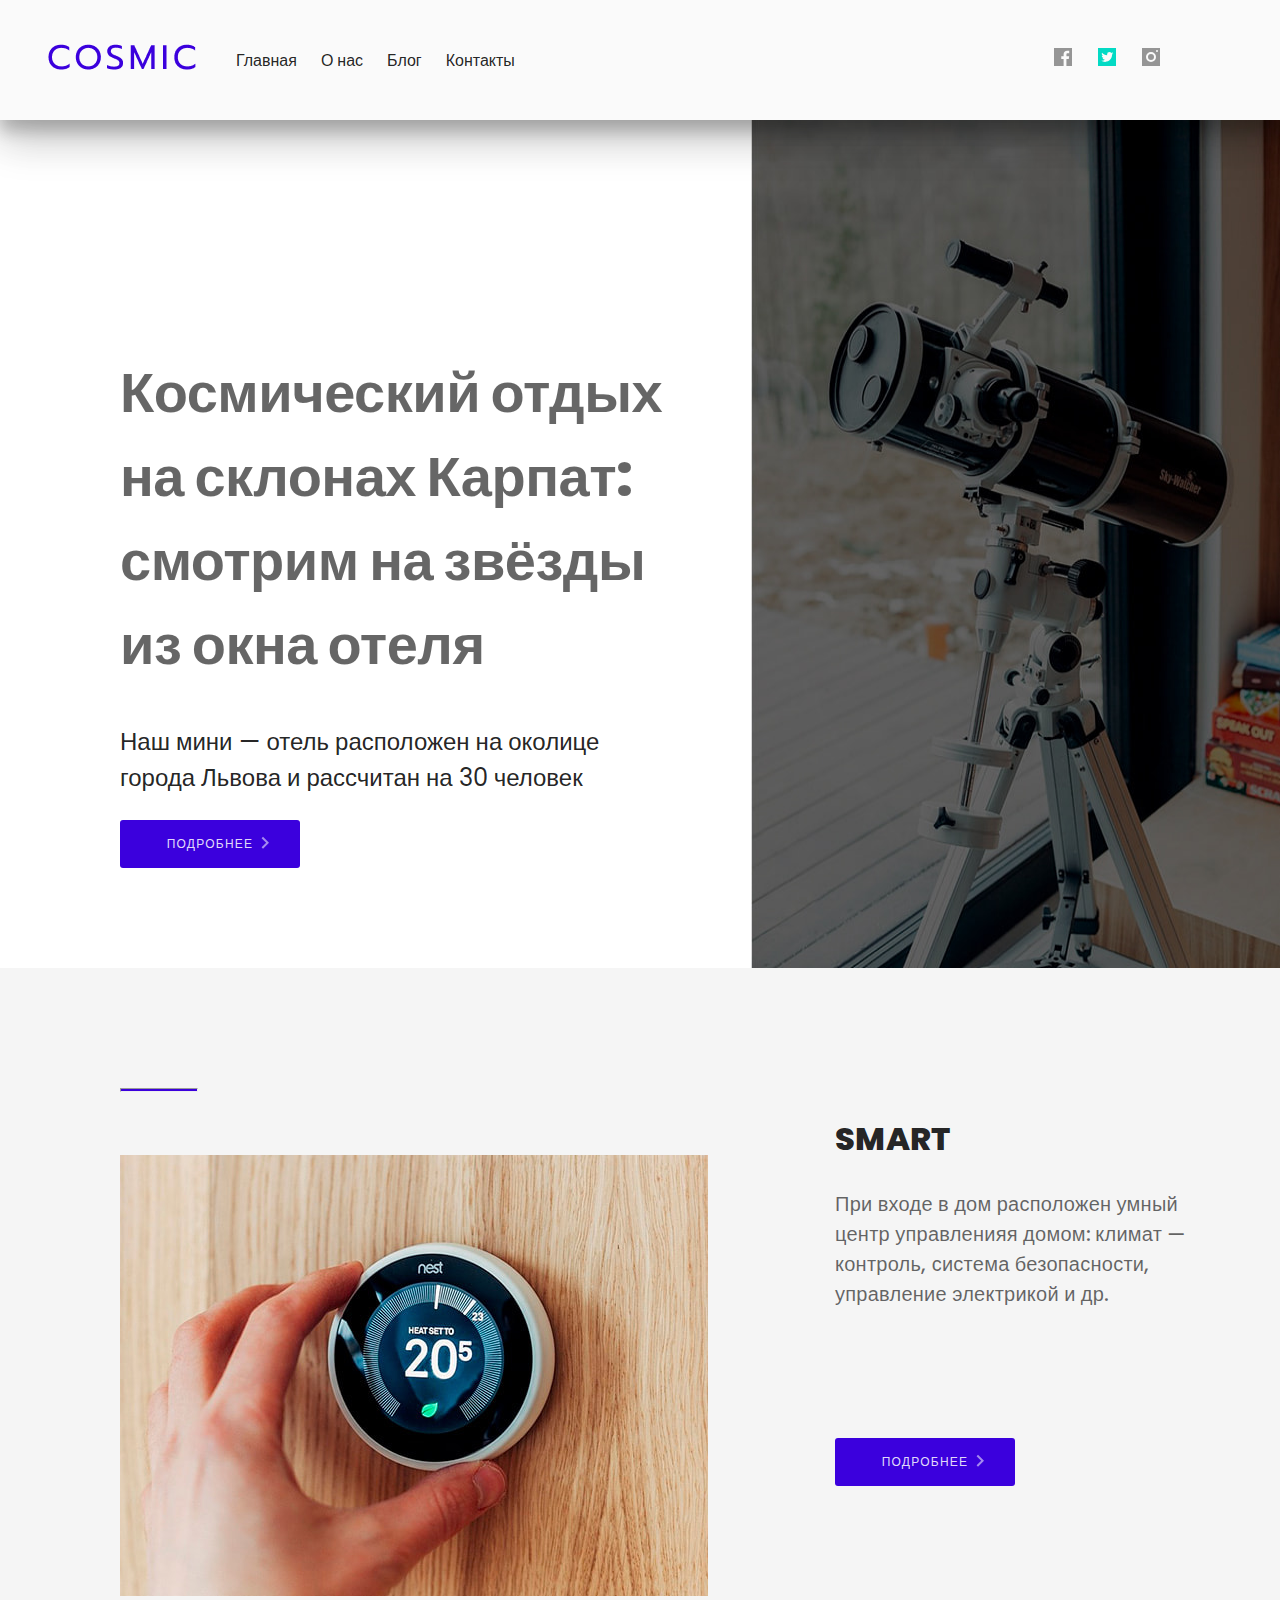
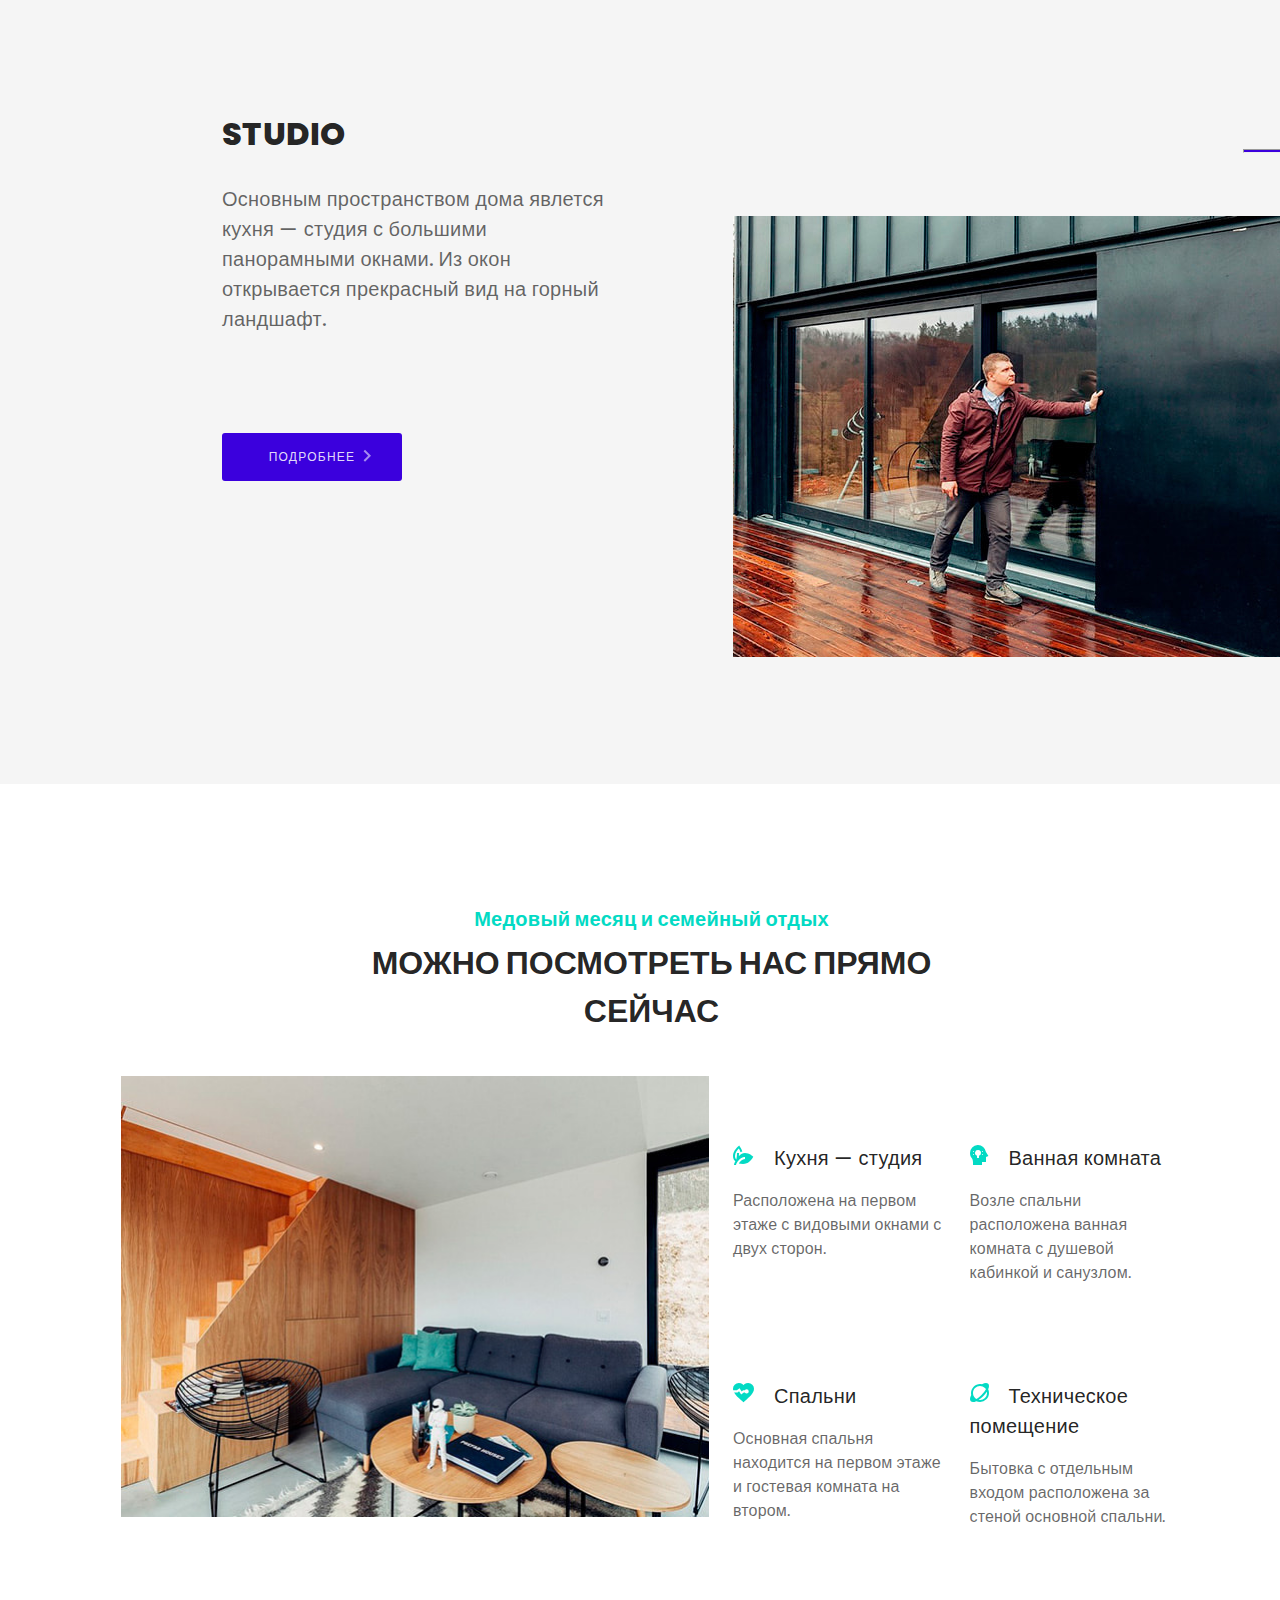
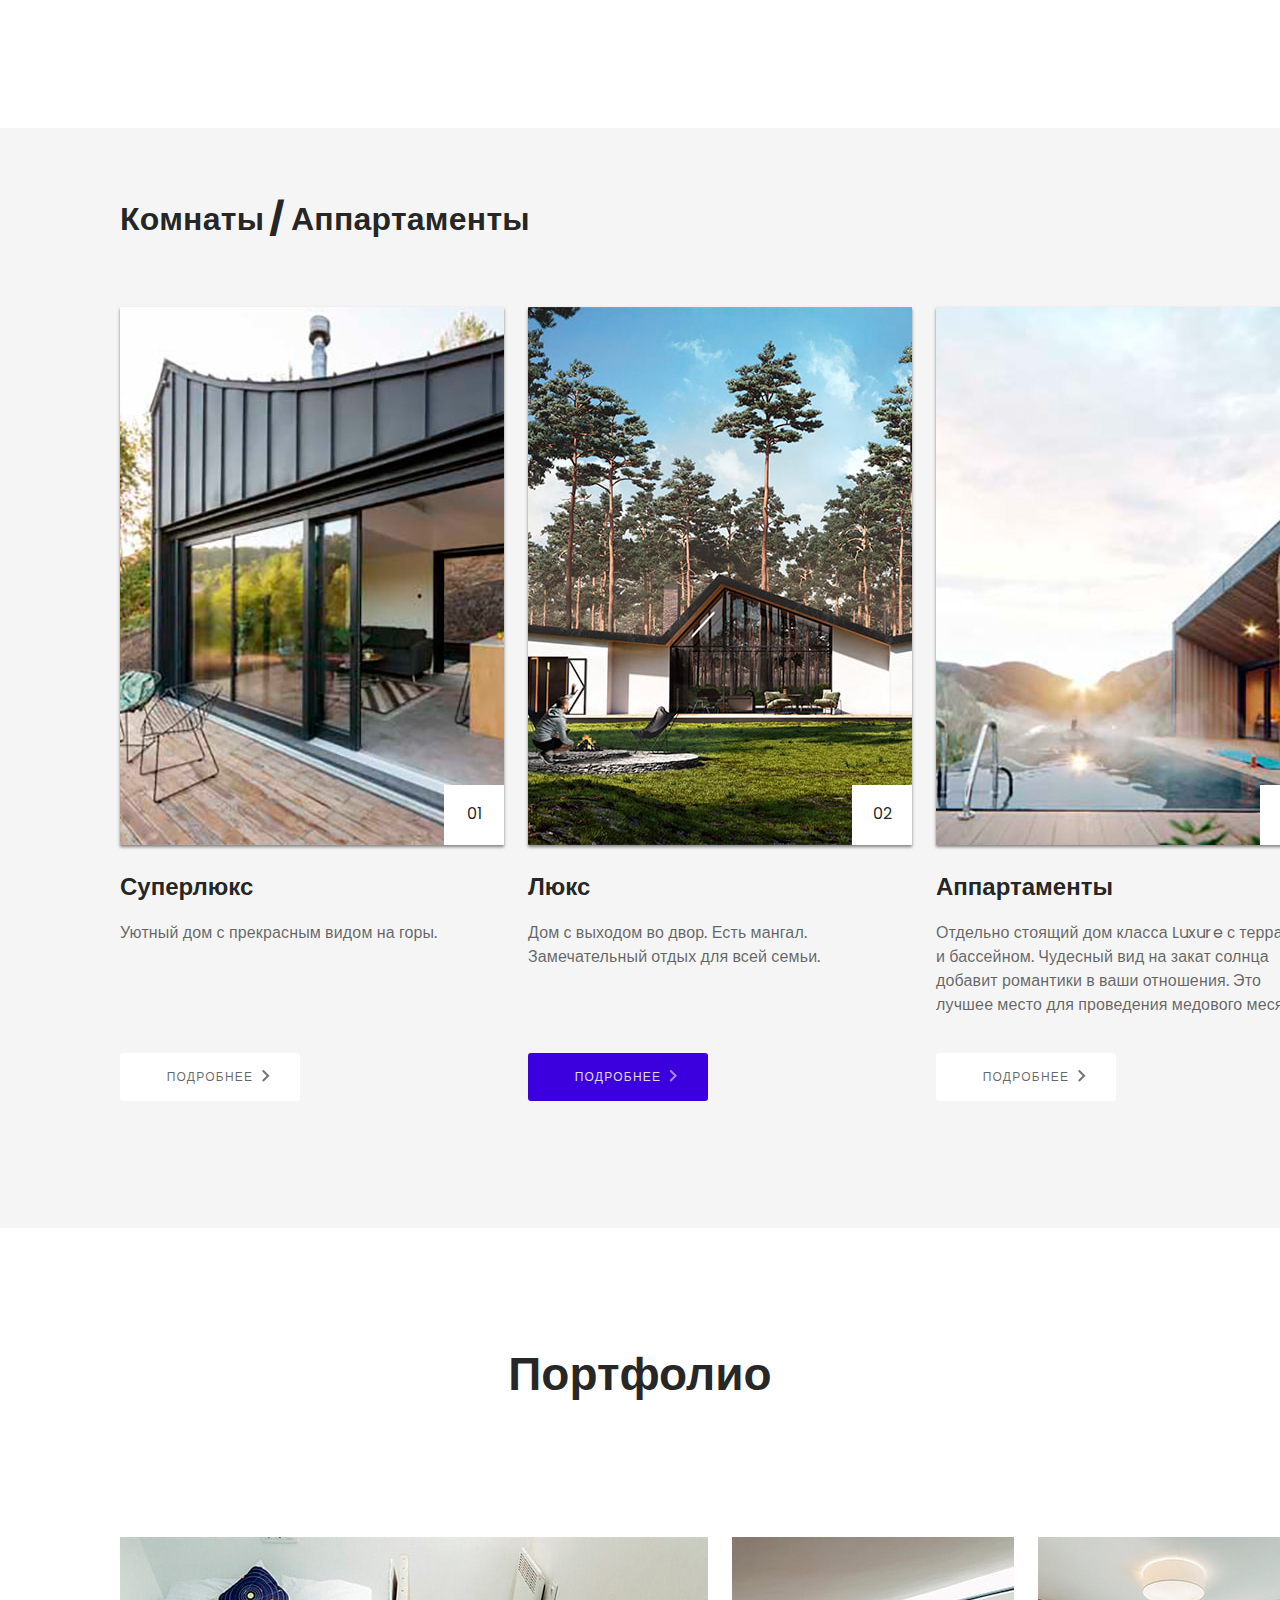
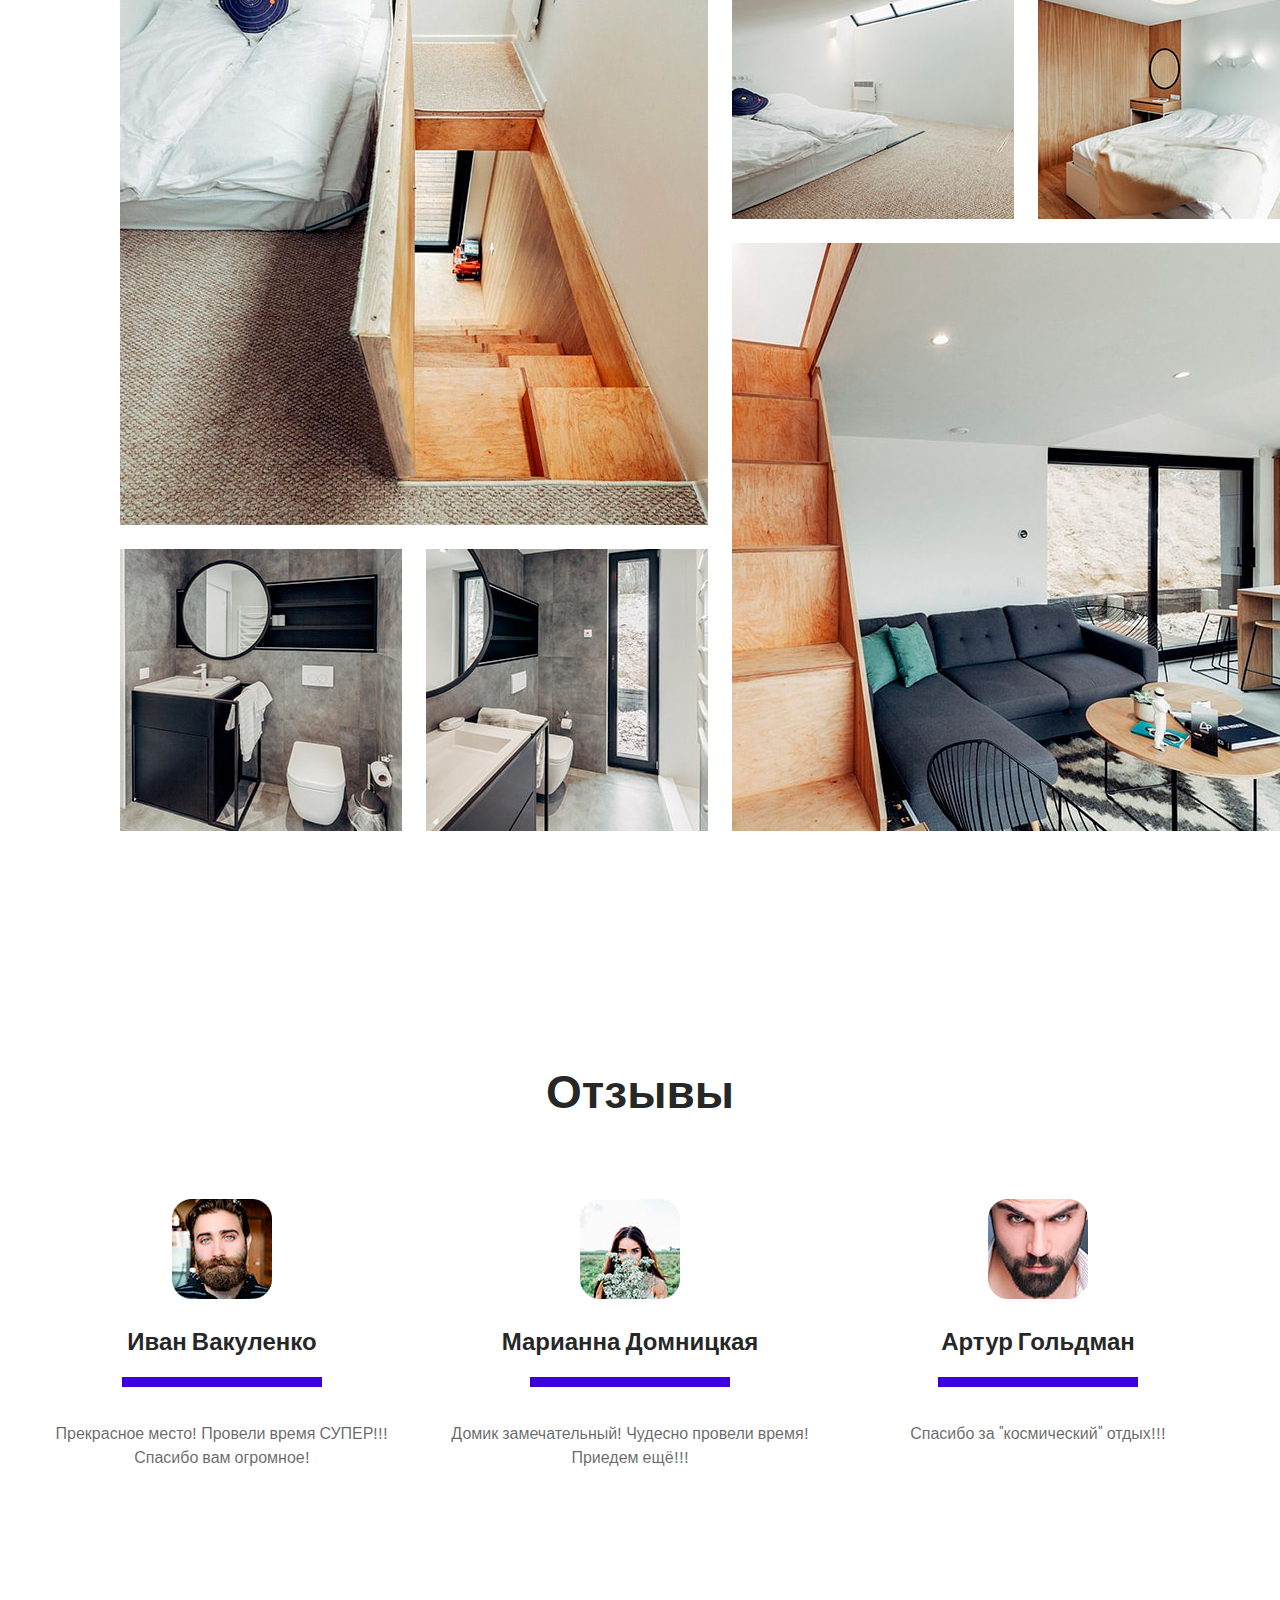
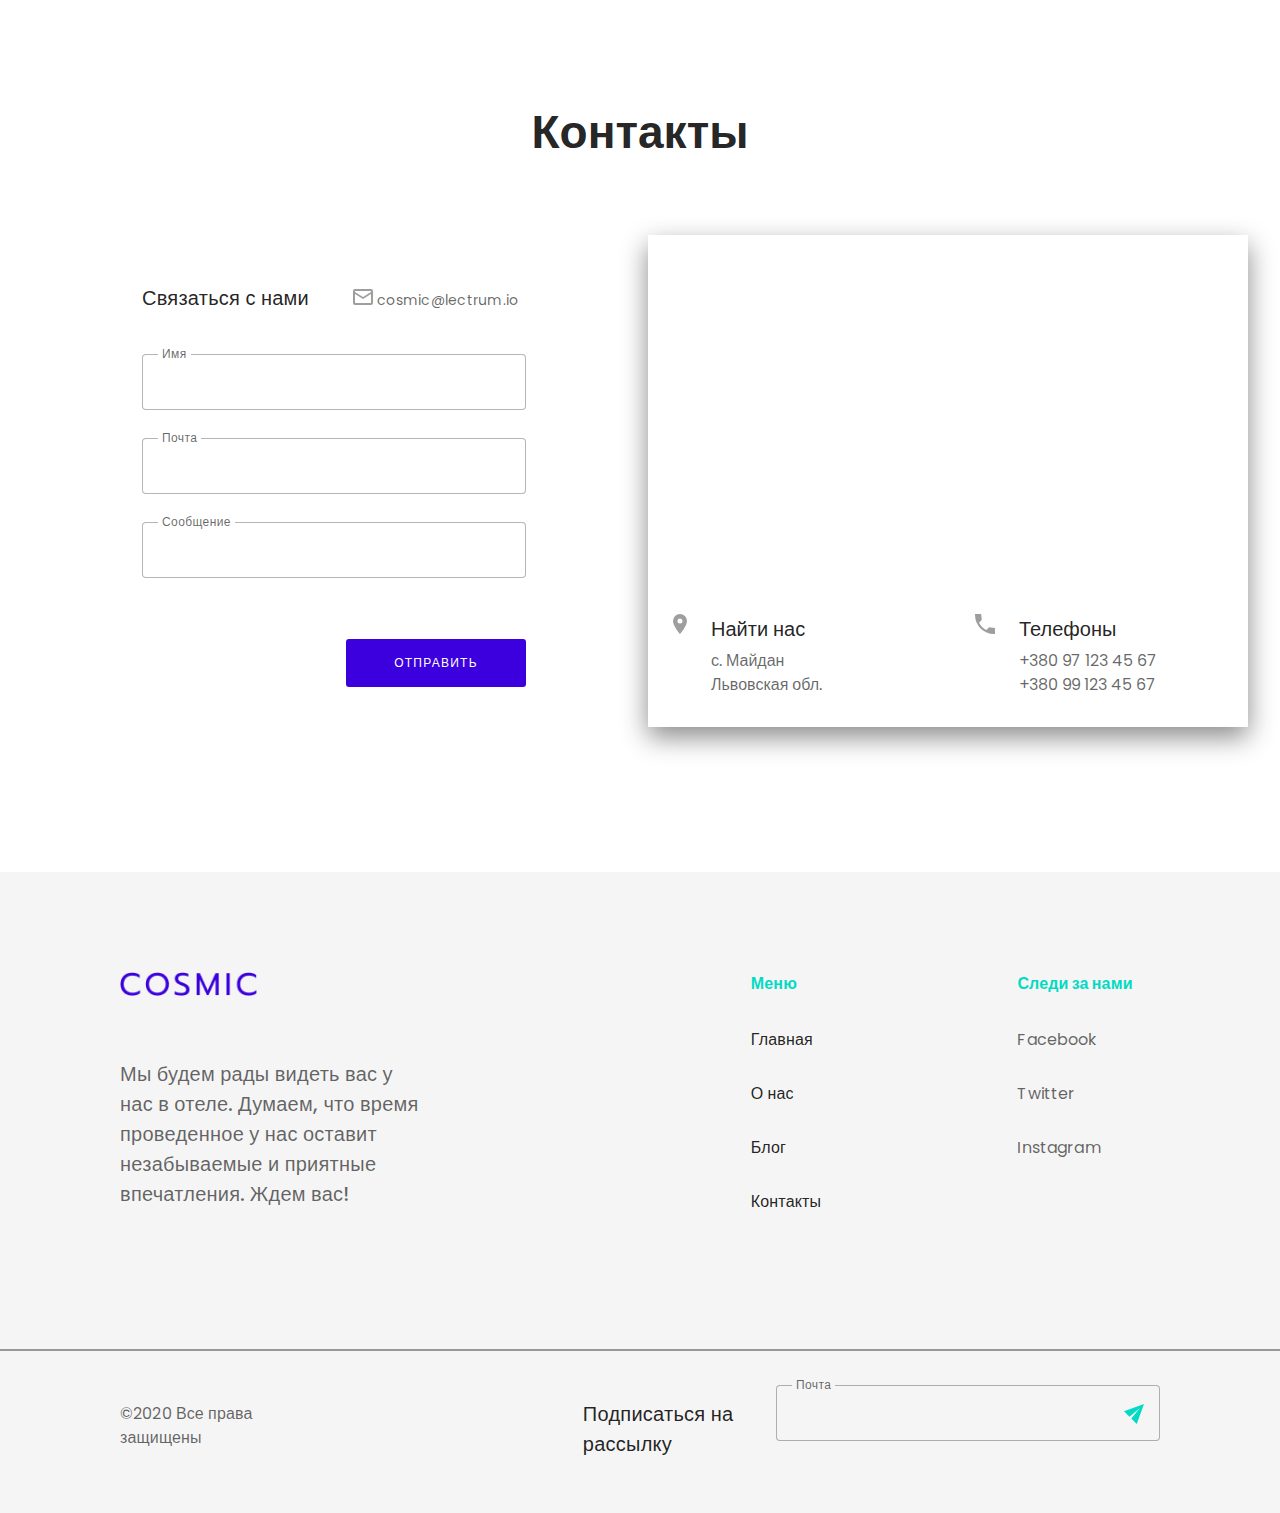
==== commit 992f08de: "css grid" ====
--- a/school-project/index.html
+++ b/school-project/index.html
@@ -74,35 +74,37 @@
                     <img class="smart-studio__inner__wrap-image" src="src/images/JPG/images_optimize/studio.jpg" alt="studio">
                 </div>
             </section>
-            <!-- <section>
-                <div>
-                    <h3>Медовый месяц и семейный отдых</h3>
-                    <div>МОЖНО ПОСМОТРЕТЬ НАС ПРЯМО СЕЙЧАС</div>
-                </div>
-                <div>
-                    <img src="src/images/JPG/images_optimize/video.jpg" alt="video">
-                </div>
-                <div>
-                    <img src="src/images/SVG/kitchen.svg" alt="kitchen">
-                    <h4>Кухня — студия</h4>
-                    <p>Расположена на первом этаже с видовыми окнами с двух сторон.</p>
-                </div>
-                <div>
-                    <img src="src/images/SVG/bath.svg" alt="bath">
-                    <h4>Ванная комната</h4>
-                    <p>Возле спальни расположена ванная комната с душевой кабинкой и санузлом.</p>
-                </div>
-                <div>
-                    <img src="src/images/SVG/bedroom.svg" alt="bedroom">
-                    <h4>Спальни</h4>
-                    <p>Основная спальня находится на первом этаже и гостевая комната на втором.</p>
-                </div>
-                <div>
-                    <img src="src/images/SVG/tech_room.svg" alt="tech_room">
-                    <h4>Техническое помещение</h4>
-                    <p>Бытовка с отдельным входом расположена за стеной основной спальни.</p>
-                </div>
-            </section> -->
+            <section class="honeymoon">
+                <div class="honeymoon-title-wrapper">
+                    <h3 class="honeymoon-title">Медовый месяц и семейный отдых</h3>
+                    <div class="honeymoon-subtitle">МОЖНО ПОСМОТРЕТЬ НАС ПРЯМО СЕЙЧАС</div>
+                </div>
+                <div class="honeymoon-appartments-video">
+                    <img class="honeymoon-appartments-video-inner" src="src/images/JPG/images_optimize/video.jpg" alt="video">
+                    <div class="honeymoon-appartments-video-desc">
+                        <div class="honeymoon-info">
+                            <img class="honeymoon-icon" src="src/images/SVG/kitchen.svg" alt="kitchen">
+                            <h4 class="honeymoon-info-title">Кухня — студия</h4>
+                            <p class="honeymoon-info-desc">Расположена на первом этаже с видовыми окнами с двух сторон.</p>
+                        </div>
+                        <div class="honeymoon-info">
+                            <img class="honeymoon-icon" src="src/images/SVG/bath.svg" alt="bath">
+                            <h4 class="honeymoon-info-title">Ванная комната</h4>
+                            <p class="honeymoon-info-desc">Возле спальни расположена ванная комната с душевой кабинкой и санузлом.</p>
+                        </div>
+                        <div class="honeymoon-info">
+                            <img class="honeymoon-icon" src="src/images/SVG/bedroom.svg" alt="bedroom">
+                            <h4 class="honeymoon-info-title">Спальни</h4>
+                            <p class="honeymoon-info-desc">Основная спальня находится на первом этаже и гостевая комната на втором.</p>
+                        </div>
+                        <div class="honeymoon-info">
+                            <img class="honeymoon-icon" src="src/images/SVG/tech_room.svg" alt="tech_room">
+                            <h4 class="honeymoon-info-title">Техническое помещение</h4>
+                            <p class="honeymoon-info-desc">Бытовка с отдельным входом расположена за стеной основной спальни.</p>
+                        </div>
+                    </div>
+                </div>
+            </section>
             <section class="section-rooms">
                 <h2 class="section-rooms-title">Комнаты / Аппартаменты</h2>
                 <div class="section-rooms-inner-wrapper">
@@ -143,18 +145,18 @@
                     </div>
                 </div>
             </section>
-            <!-- <section>
-                <h2>Портфолио</h2>
-                <div>
-                    <img src="src/images//JPG/images_optimize/portfolio_1.jpg" alt="portfolio_1">
+            <section class="section-portfolio">
+                <h2 class="section-portfolio-title">Портфолио</h2>
+                <div class="section-portfolio-imgs">
+                    <img class="portfolio-first-large-img" src="src/images//JPG/images_optimize/portfolio_1.jpg" alt="portfolio_1">
                     <img src="src/images//JPG/images_optimize/portfolio_2.jpg" alt="portfolio_2">
                     <img src="src/images//JPG/images_optimize/portfolio_3.jpg" alt="portfolio_3">
                     <img src="src/images//JPG/images_optimize/portfolio_4.jpg" alt="portfolio_4">
                     <img src="src/images//JPG/images_optimize/portfolio_5.jpg" alt="portfolio_5">
-                    <img src="src/images//JPG/images_optimize/portfolio_6.jpg" alt="portfolio_6">
-                </div>
-            </section>
-            <section>
+                    <img class="portfolio-last-large-img" src="src/images//JPG/images_optimize/portfolio_6.jpg" alt="portfolio_6">
+                </div>
+            </section>
+            <!-- <section>
                 <img src="src/images/JPG/images_optimize/events.jpg" alt="events">
                 <div>
                     <h6>Ивенты</h6>
@@ -269,44 +271,46 @@
                 </div>
             </section>
         </main>
-        <!-- <footer>
-            <div>
-                <div>
-                    <img src="src/images/PNG/COSMIC.png" alt="logo">
-                    <p>
-                        Мы будем рады видеть вас у нас в отеле. Думаем, что время проведенное у нас оставит незабываемые и приятные впечатления. Ждем вас!
-                    </p>
-                </div>
-                <div>
-                    <h6>Меню</h6>
-                    <ul>
-                        <li>Главная</li>
-                        <li>О нас</li>
-                        <li>Блог</li>
-                        <li>Контакты</li>
-                    </ul>
-                </div>
-                <div>
-                    <h6>Следи за нами</h6>
-                    <ul>
-                        <li>Facebook</li>
-                        <li>Twitter</li>
-                        <li>Instagram</li>
-                    </ul>
+        <footer class="footer">
+            <div class="footer-inner">
+                <div class="footer-inner-top">
+                    <div class="footer-first-column">
+                        <img class="footer-logo" src="src/images/PNG/COSMIC.png" alt="logo">
+                        <p class="footer-first-desc">
+                            Мы будем рады видеть вас у нас в отеле. Думаем, что время проведенное у нас оставит незабываемые и приятные впечатления. Ждем вас!
+                        </p>
+                    </div>
+                    <div class="footer-next-column">
+                        <h6 class="footer-next-column-title">Меню</h6>
+                        <ul class="footer-next-column-items">
+                            <li class="footer-next-column-item">Главная</li>
+                            <li class="footer-next-column-item">О нас</li>
+                            <li class="footer-next-column-item">Блог</li>
+                            <li class="footer-next-column-item">Контакты</li>
+                        </ul>
+                    </div>
+                    <div class="footer-next-column">
+                        <h6 class="footer-next-column-title">Следи за нами</h6>
+                        <ul class="footer-next-column-items">
+                            <li class="footer-next-column-item">Facebook</li>
+                            <li class="footer-next-column-item">Twitter</li>
+                            <li class="footer-next-column-item">Instagram</li>
+                        </ul>
+                    </div>
                 </div>
             </div>
-            <hr>
-            <div>
-                <p>©2020 Все права защищены</p>
-                <div>
-                    <p>Подписаться на рассылку</p>
-                    <form action="" method="">
-                        <label for="mail">Почта</label>
-                        <input type="email" name="mail" id="mail">
-                        <input type="submit" name="Отправить">
+            <hr class="horizontal-line">
+            <div class="footer-inner-bottom">
+                <p class="footer-bottom-copyright">©2020 Все права защищены</p>
+                <div class="footer-form-wrapper">
+                    <p class="footer-bottom-subscr">Подписаться на рассылку</p>
+                    <form class="footer-form" action="" method="">
+                        <input class="footer-form-input" type="email" name="mail" id="mail">
+                        <label class="footer-form-label" for="mail">Почта</label>
+                        <button class="footer-form-submit" type="submit"></button>
                     </form>
                 </div>
             </div>
-        </footer> -->
+        </footer>
     </body>
 </html>--- a/school-project/src/styles/style.css
+++ b/school-project/src/styles/style.css
@@ -181,6 +181,73 @@
     letter-spacing: 0.25px;
 }
 
+.honeymoon {
+    padding: 120px 98px 120px 121px;
+}
+
+.honeymoon-title-wrapper {
+    display: flex;
+    flex-direction: column;
+}
+
+.honeymoon-title {
+    margin: 0 auto 5px;
+    font-weight: 800;
+    font-size: 20px;
+    line-height: 30px;
+    text-align: center;
+    letter-spacing: 0.25px;
+    color: #03DAC4;
+}
+
+.honeymoon-subtitle {
+    margin: 0 auto 41px;
+    width: 587px;
+    font-weight: 800;
+    font-size: 32px;
+    line-height: 48px;
+    text-align: center;
+}
+
+.honeymoon-appartments-video {
+    display: grid;
+    grid-template-columns: 588px 1fr;
+    column-gap: 24px;
+}
+
+.honeymoon-appartments-video-desc {
+    display: grid;
+    grid-template-columns: 1fr 1fr;
+    padding: 67px 0 63px;
+    column-gap: 24px;
+    row-gap: 80px;
+}
+
+.honeymoon-appartments-video-inner {
+    width: 588px;
+}
+
+.honeymoon-icon {
+    display: inline;
+    margin-right: 16px;
+    height: 20px;
+}
+
+.honeymoon-info-title {
+    display: inline;
+    font-weight: 500;
+    font-size: 20px;
+    line-height: 30px;
+    letter-spacing: 0.25px;
+}
+
+.honeymoon-info-desc {
+    font-size: 16px;
+    line-height: 24px;
+    letter-spacing: 0.15px;
+    color: rgba(0, 0, 0, 0.6);
+}
+
 .section-rooms {
     margin: 0 auto;
     padding: 67px 120px 127px;
@@ -280,6 +347,36 @@
     background-image: url("../images/SVG/arrow.svg");
 }
 
+.section-portfolio {
+    margin: 0 auto;
+    padding: 112px 120px 120px;
+}
+
+.section-portfolio-title {
+    margin: 0 auto 128px;
+    font-weight: 800;
+    font-size: 46px;
+    line-height: 69px;
+    text-align: center;
+}
+
+.section-portfolio-imgs {
+    display: grid;
+    grid-template-columns: repeat(4, 1fr);
+    column-gap: 24px;
+    row-gap: 24px;
+}
+
+.portfolio-first-large-img {
+    grid-column: 1 / 3;
+    grid-row: 1 / 3;
+}
+
+.portfolio-last-large-img {
+    grid-column: 3 / 5;
+    grid-row: 2 / 4;
+}
+
 .section-reviews {
     margin: 0 auto;
     height: 640px;
@@ -328,6 +425,7 @@
 .review-decor {
     width: 200px;
     height: 0px;
+    background-color: #3B00DD;;
     border: 5px solid #3B00DD;
     margin: 0 auto 35px;
 }
@@ -484,4 +582,136 @@
     font-style: normal;
     font-weight: normal;
     color: rgba(0, 0, 0, 0.6);
+}
+
+.footer {
+    margin: 0 auto;
+    background: #F5F5F5;
+}
+
+.footer-inner {
+    padding: 100px 120px 97px;
+}
+
+.footer-inner-top {
+    display: flex;
+}
+
+.footer-first-column {
+    height: 242px;
+    width: 384px;
+    margin-right: 330px;
+}
+
+.footer-logo {
+    margin-bottom: 36px;
+    height: 24px;
+}
+
+.footer-first-desc {
+    font-weight: 500;
+    font-size: 20px;
+    line-height: 30px;
+    letter-spacing: 0.25px;
+    color: rgba(0, 0, 0, 0.6);
+}
+
+.footer-next-column {
+    width: 182px;
+}
+
+.footer-next-column:last-child {
+    margin-left: 124px;
+}
+
+.footer-next-column:last-child .footer-next-column-items {
+    color: rgba(0, 0, 0, 0.6);
+}
+
+.footer-next-column-title {
+    margin: 0 auto 32px 0;
+    font-weight: bold;
+    font-size: 16px;
+    line-height: 24px;
+    letter-spacing: 0.15px;
+    color: #03DAC4;
+}
+
+.footer-next-column-items {
+    margin: 0;
+    padding: 0;
+}
+
+.footer-next-column-item {
+    margin-bottom: 30px;
+    font-size: 16px;
+    line-height: 24px;
+    letter-spacing: 0.15px;
+}
+
+.horizontal-line {
+    border: 1px solid rgba(0, 0, 0, 0.38);
+}
+
+.footer-inner-bottom {
+    padding: 20px 120px 34px;
+    display: flex;
+}
+
+.footer-bottom-copyright {
+    margin: 23px 268px auto 0;
+    font-size: 16px;
+    line-height: 24px;
+    letter-spacing: 0.15px;
+    color: rgba(0, 0, 0, 0.6);
+}
+
+.footer-form-wrapper {
+    display: flex;
+}
+
+.footer-bottom-subscr {
+    margin-right: 18px;
+    font-weight: 500;
+    font-size: 20px;
+    line-height: 30px;
+    letter-spacing: 0.25px;
+}
+
+.footer-form {
+    margin-top: 6px;
+}
+
+.footer-form-label {
+    display: block;
+    background-color: #F5F5F5;
+    border: 4px solid #F5F5F5;
+    width: fit-content;
+    margin-top: -68px;
+    margin-left: 16px;
+    font-size: 12px;
+    line-height: 16px;
+    letter-spacing: 0.4px;
+    color: rgba(0, 0, 0, 0.6);
+    z-index: 1;
+}
+
+.footer-form-input {
+    display: block;
+    height: 56px;
+    width: 384px;
+    z-index: 0;
+    background-color: #F5F5F5;
+    border: 1px solid rgba(25, 25, 25, 0.32);
+    box-sizing: border-box;
+    border-radius: 4px;
+}
+
+.footer-form-submit {
+    display: block;
+    margin: 7px 16px auto auto;
+    width: 20px;
+    height: 20px;
+    background: url('../images/SVG/telegram.svg');
+    border: none;
 }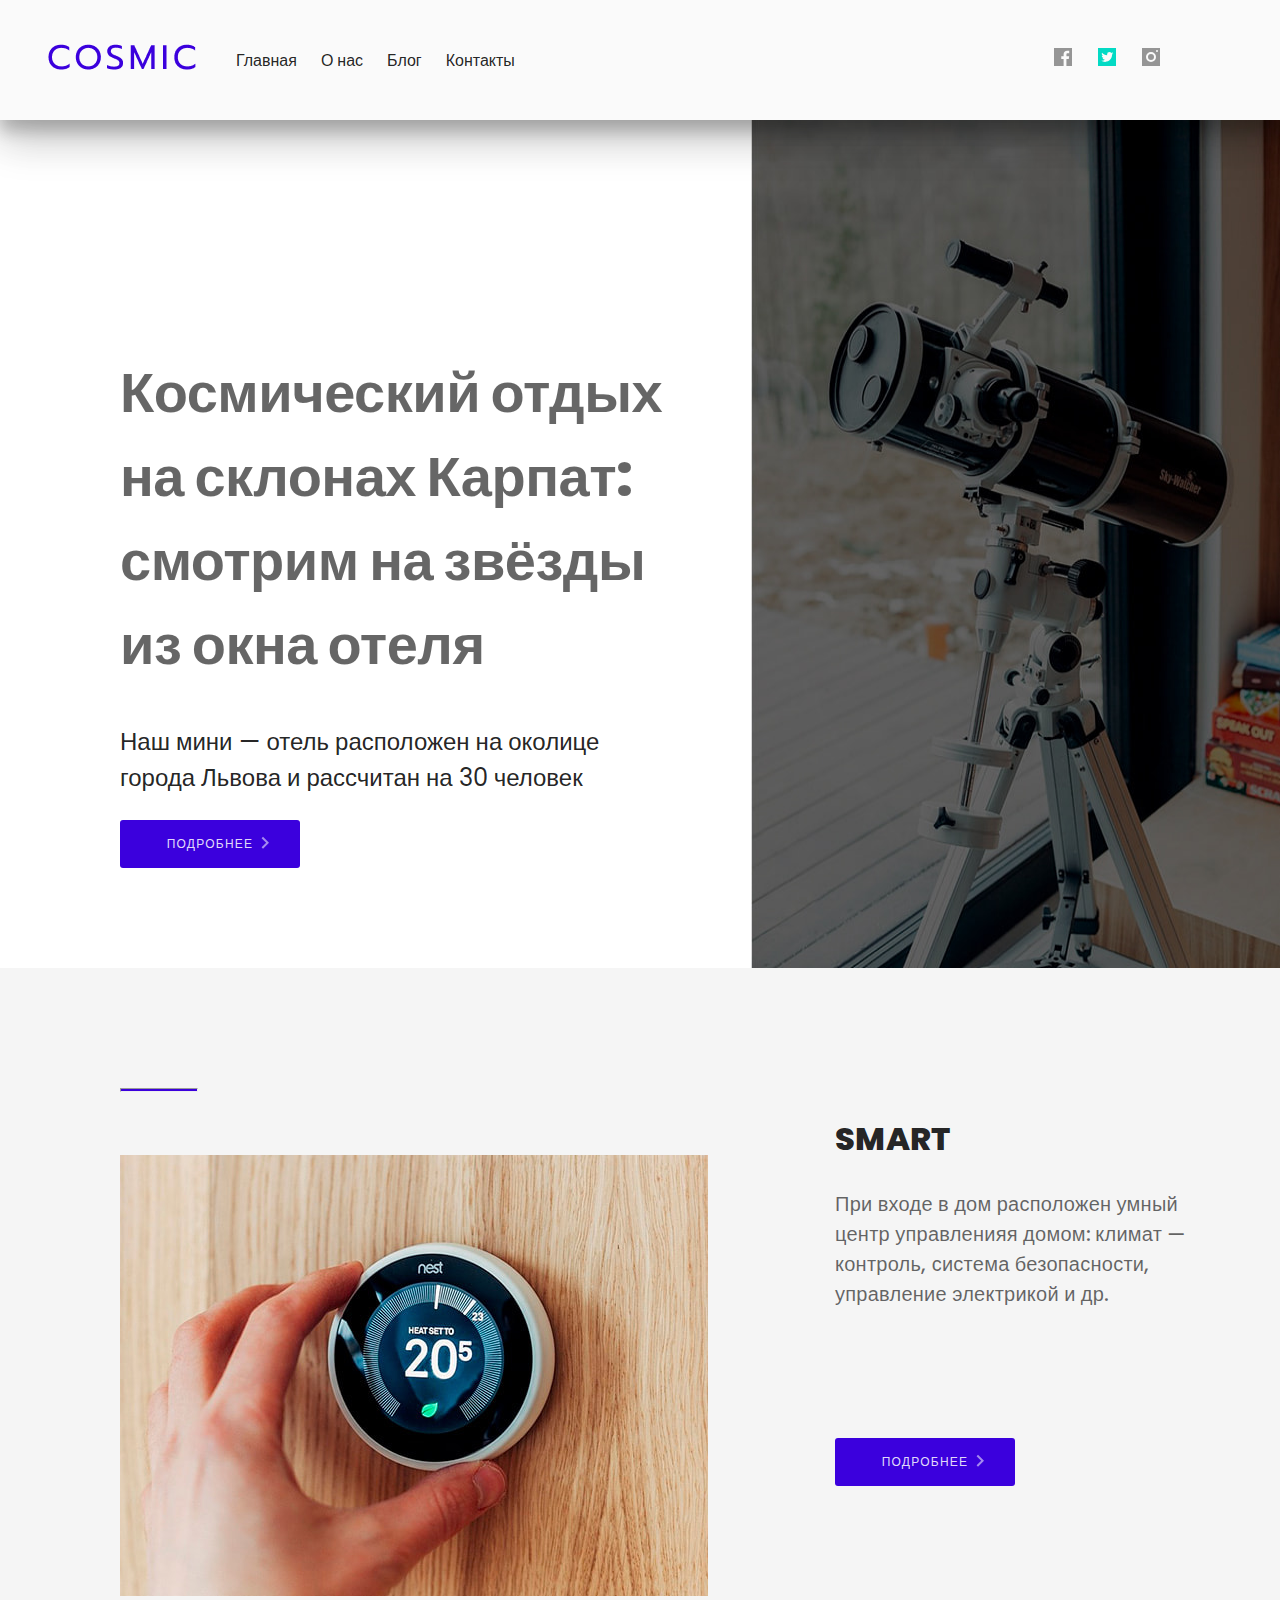
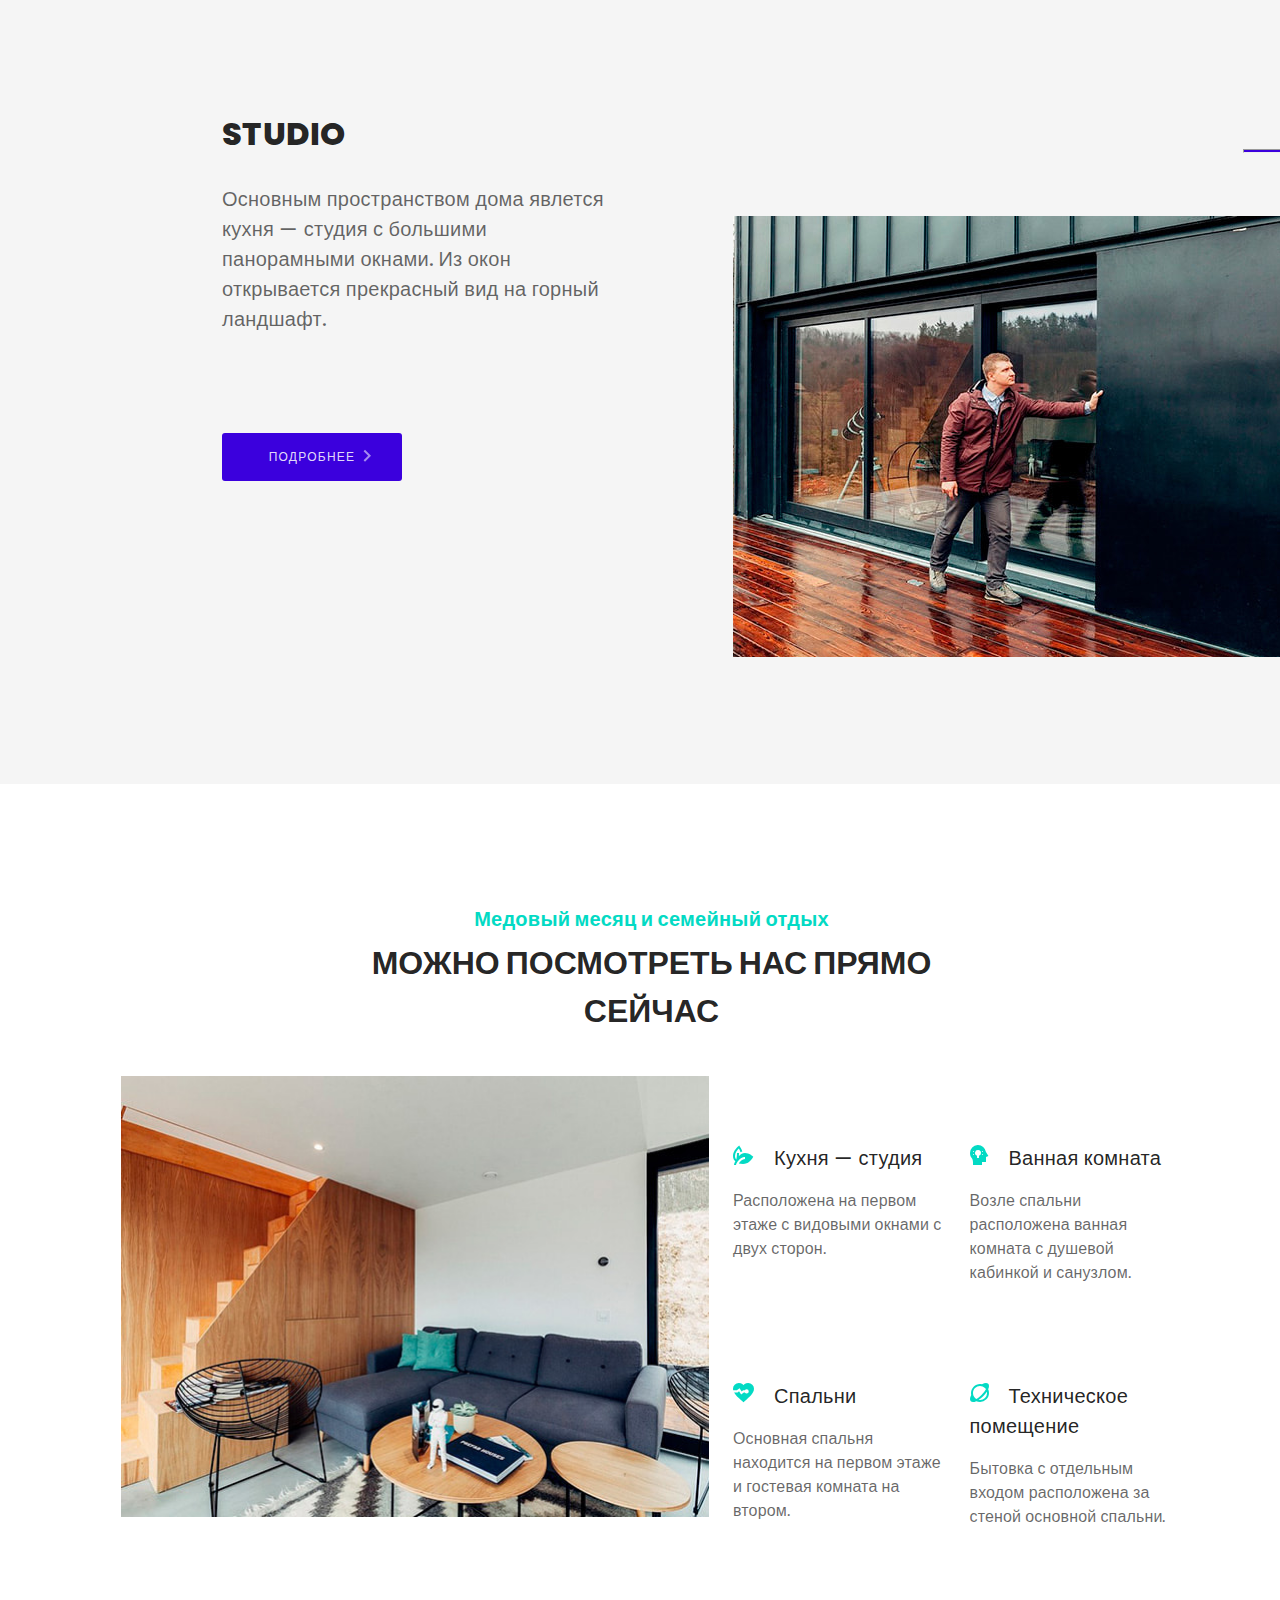
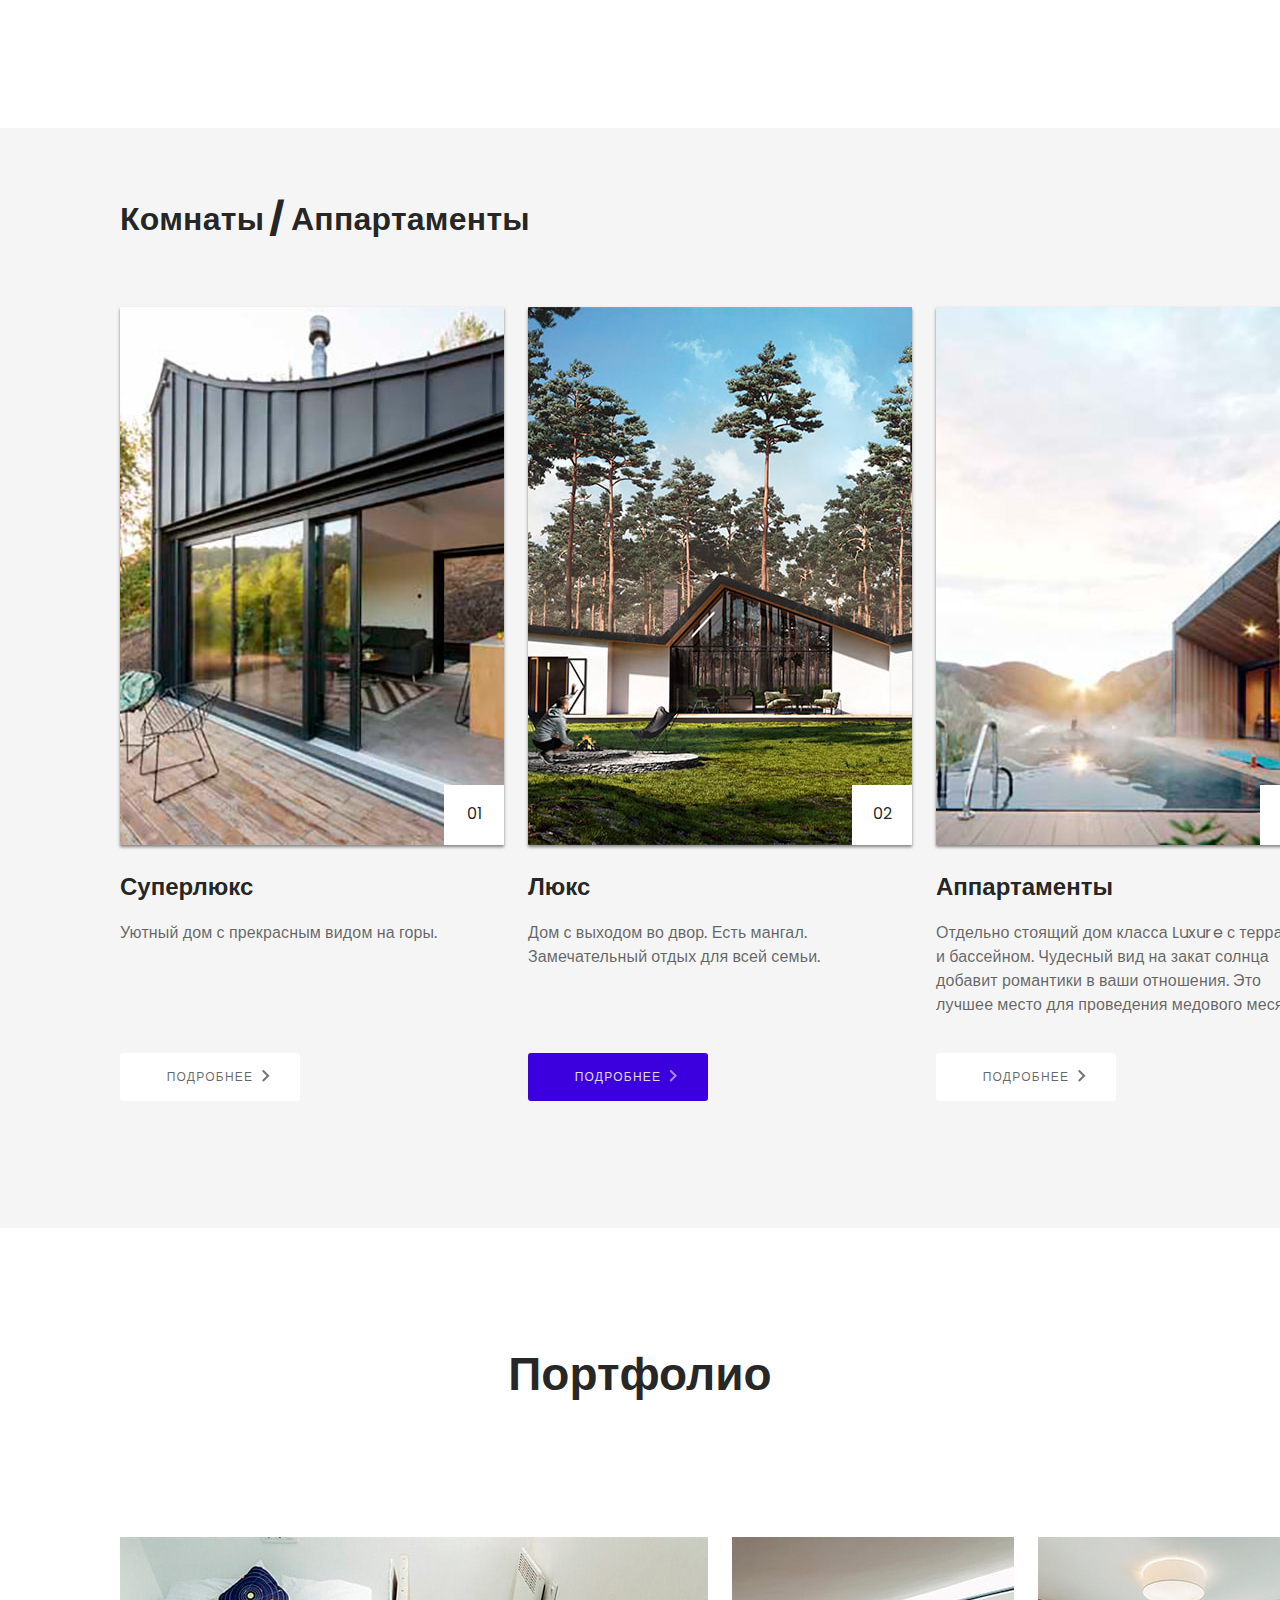
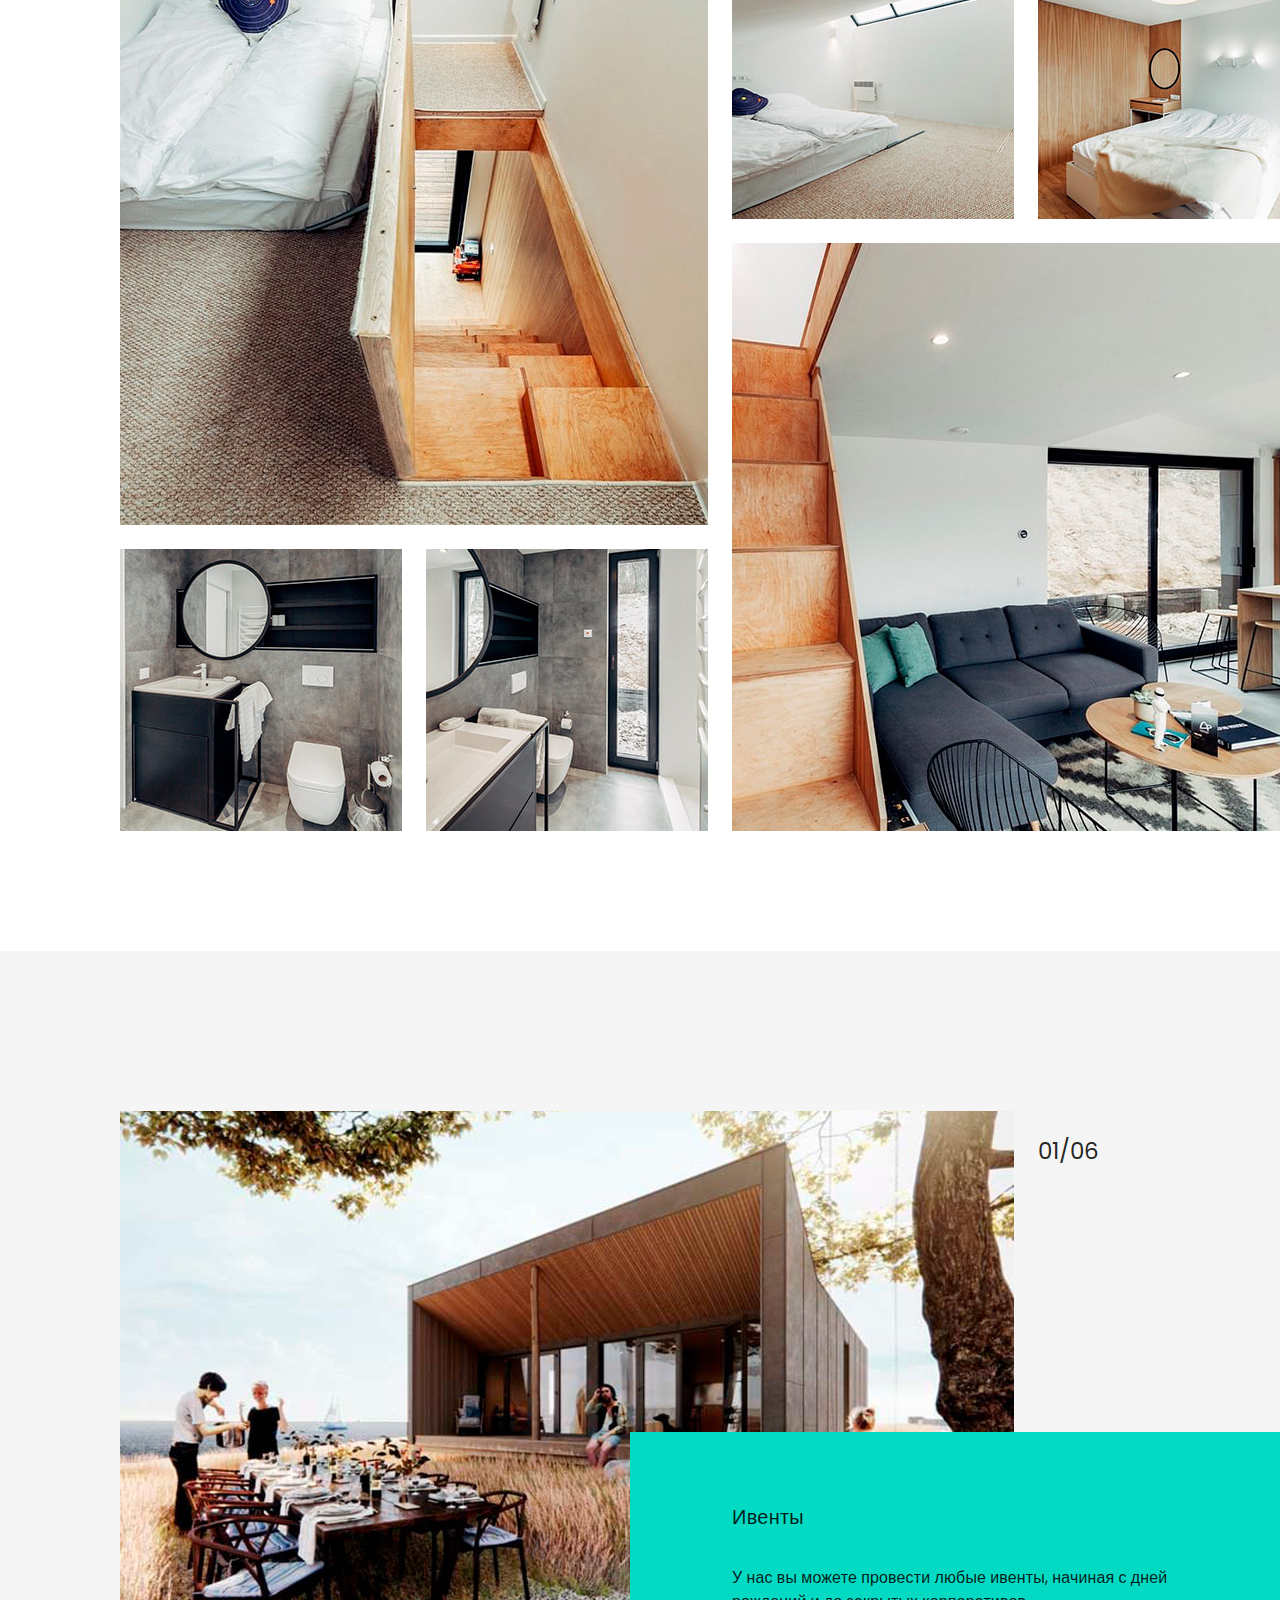
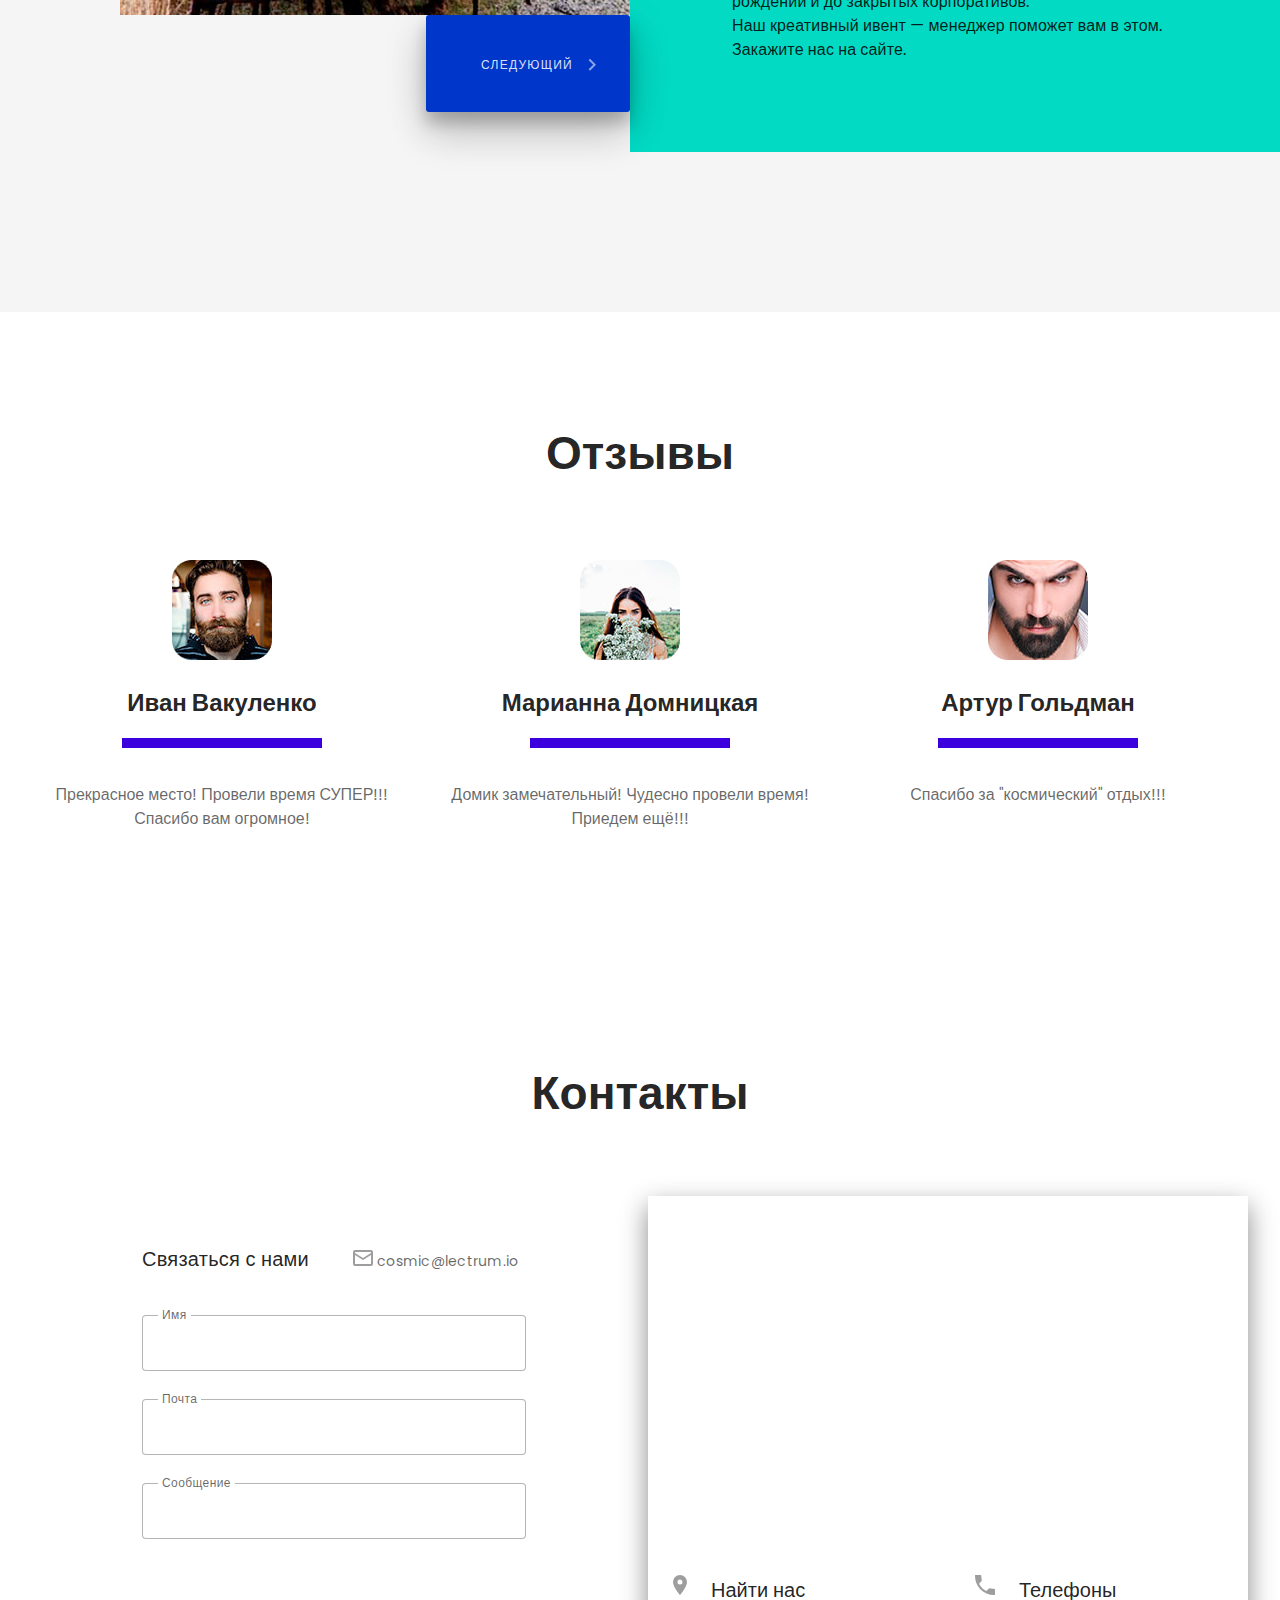
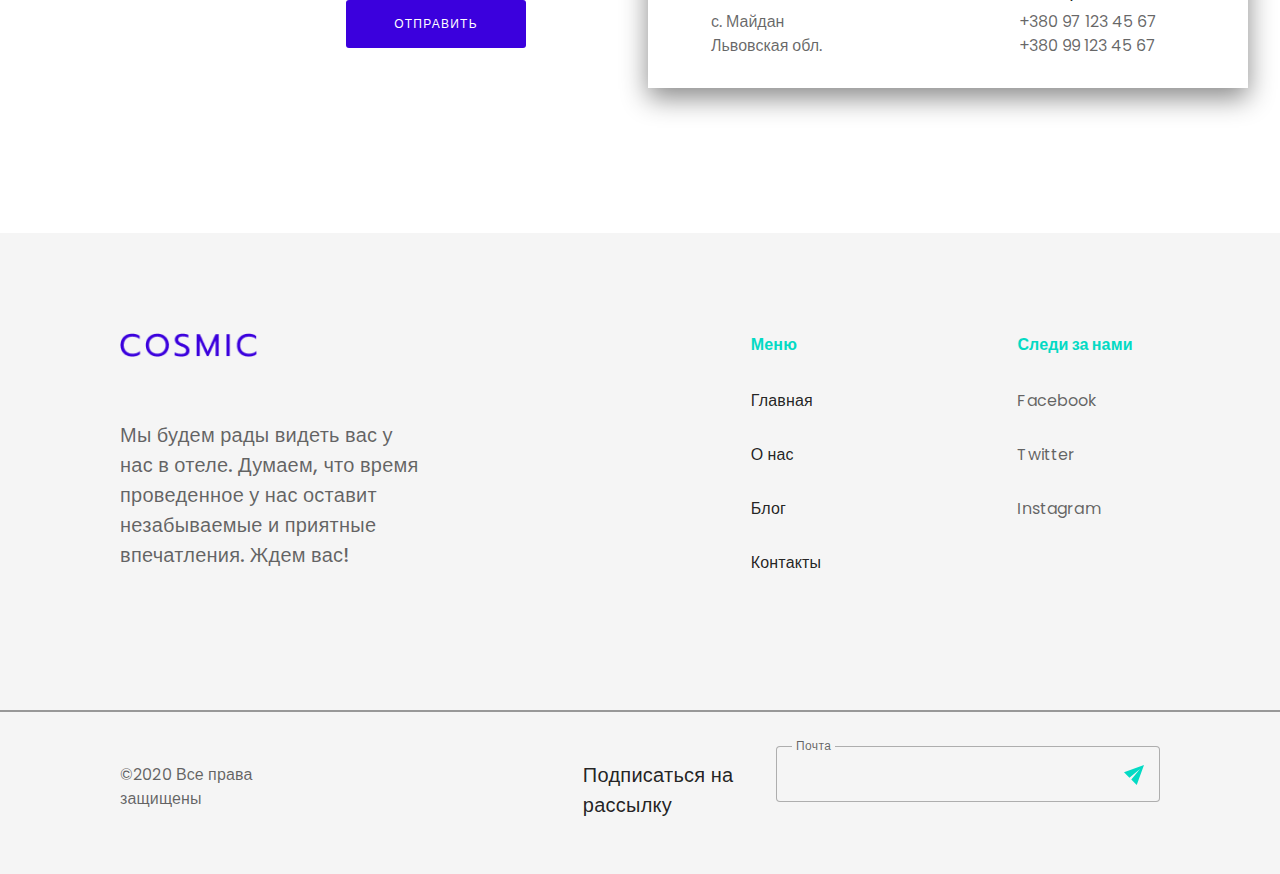
==== commit ed743354: "position" ====
--- a/school-project/index.html
+++ b/school-project/index.html
@@ -156,18 +156,22 @@
                     <img class="portfolio-last-large-img" src="src/images//JPG/images_optimize/portfolio_6.jpg" alt="portfolio_6">
                 </div>
             </section>
-            <!-- <section>
-                <img src="src/images/JPG/images_optimize/events.jpg" alt="events">
-                <div>
-                    <h6>Ивенты</h6>
-                    <p>
-                        У нас вы можете провести любые ивенты, начиная с дней рождений и до закрытых корпоративов.
-                        <br>
-                        Наш креативный ивент — менеджер поможет вам в этом. Закажите нас на сайте.
-                    </p>
-                </div>
-                <a href="#">Следующий ></a>
-            </section> -->
+            <section class="section-events">
+                <div class="section-events-inner">
+                    <img class="section-events-img" src="src/images/JPG/images_optimize/events.jpg" alt="events">
+                    <div class="section-events-number">
+                        <p class="section-events-number-inner">01/06</p>
+                    </div>
+                    <div class="section-events-info">
+                        <h6 class="section-events-info-title">Ивенты</h6>
+                        <p class="section-events-info-desc">У нас вы можете провести любые ивенты, начиная с дней рождений и до закрытых
+                            корпоративов.<br>Наш креативный ивент — менеджер поможет вам в этом. Закажите нас на сайте.</p>
+                    </div>
+                    <div class="section-events-info-btn">
+                        <a class="section-events-info-next" href="#">Следующий</a>
+                    </div>
+                </div>
+            </section>
             <section class="section-reviews">
                 <h2 class="section-reviews-title">Отзывы</h2>
                 <div class="reviews-wrapper">
--- a/school-project/src/styles/style.css
+++ b/school-project/src/styles/style.css
@@ -375,6 +375,99 @@
 .portfolio-last-large-img {
     grid-column: 3 / 5;
     grid-row: 2 / 4;
+}
+
+.section-events {
+    margin: 0 auto;
+    padding: 160px 120px;
+    /* position: relative; */
+    background-color: #F5F5F5;
+}
+
+.section-events-inner {
+    position: relative;
+    height: 641px;
+}
+
+.section-events-img {
+    position: relative;
+    left: 0;
+    top: 0;
+    width: 894px;
+    height: 504px;
+}
+
+.section-events-number {
+    position: absolute;
+    top: 0;
+    left: 894px;
+}
+
+.section-events-number-inner {
+    margin-left: 24px;
+    font-size: 23px;
+    line-height: 35px;
+}
+
+.section-events-info {
+    background: #03DAC4;
+    position: absolute;
+    left: 510px;
+    bottom: 0;
+    padding: 70px 102px 90px;
+    width: 690px;
+    height: 320px;
+}
+
+.section-events-info-title {
+    margin: 0 auto 34px 0;
+    font-weight: 500;
+    font-size: 20px;
+    line-height: 30px;
+    letter-spacing: 0.25px;
+}
+
+.section-events-info-desc {
+    font-size: 16px;
+    line-height: 24px;
+    letter-spacing: 0.15px;
+}
+
+.section-events-info-btn {
+    position: absolute;
+    top: 504px;
+    left: 306px;
+    display: block;
+    width: 204px;
+    height: 97px;
+    background: #0036CA;
+    box-shadow: 0px 24px 38px rgba(0, 0, 0, 0.14), 0px 9px 46px rgba(0, 0, 0, 0.12), 0px 11px 15px rgba(0, 0, 0, 0.2);
+    border: none;
+    border-radius: 3px;
+}
+
+.section-events-info-next {
+    font-weight: 500;
+    font-size: 12px;
+    line-height: 16px;
+    text-align: center;
+    letter-spacing: 1.25px;
+    text-transform: uppercase;
+    text-decoration: none;
+    color: rgba(255, 255, 255, 0.87);
+    position: absolute;
+    top: 43%;
+    left: 27%;
+}
+
+.section-events-info-next::after {
+    content: "";
+    position: absolute;
+    height: 24px;
+    width: 24px;
+    background-image: url("../images/SVG/arrow.svg");
+    margin-left: 7px;
+    margin-top: -5px;
 }
 
 .section-reviews {
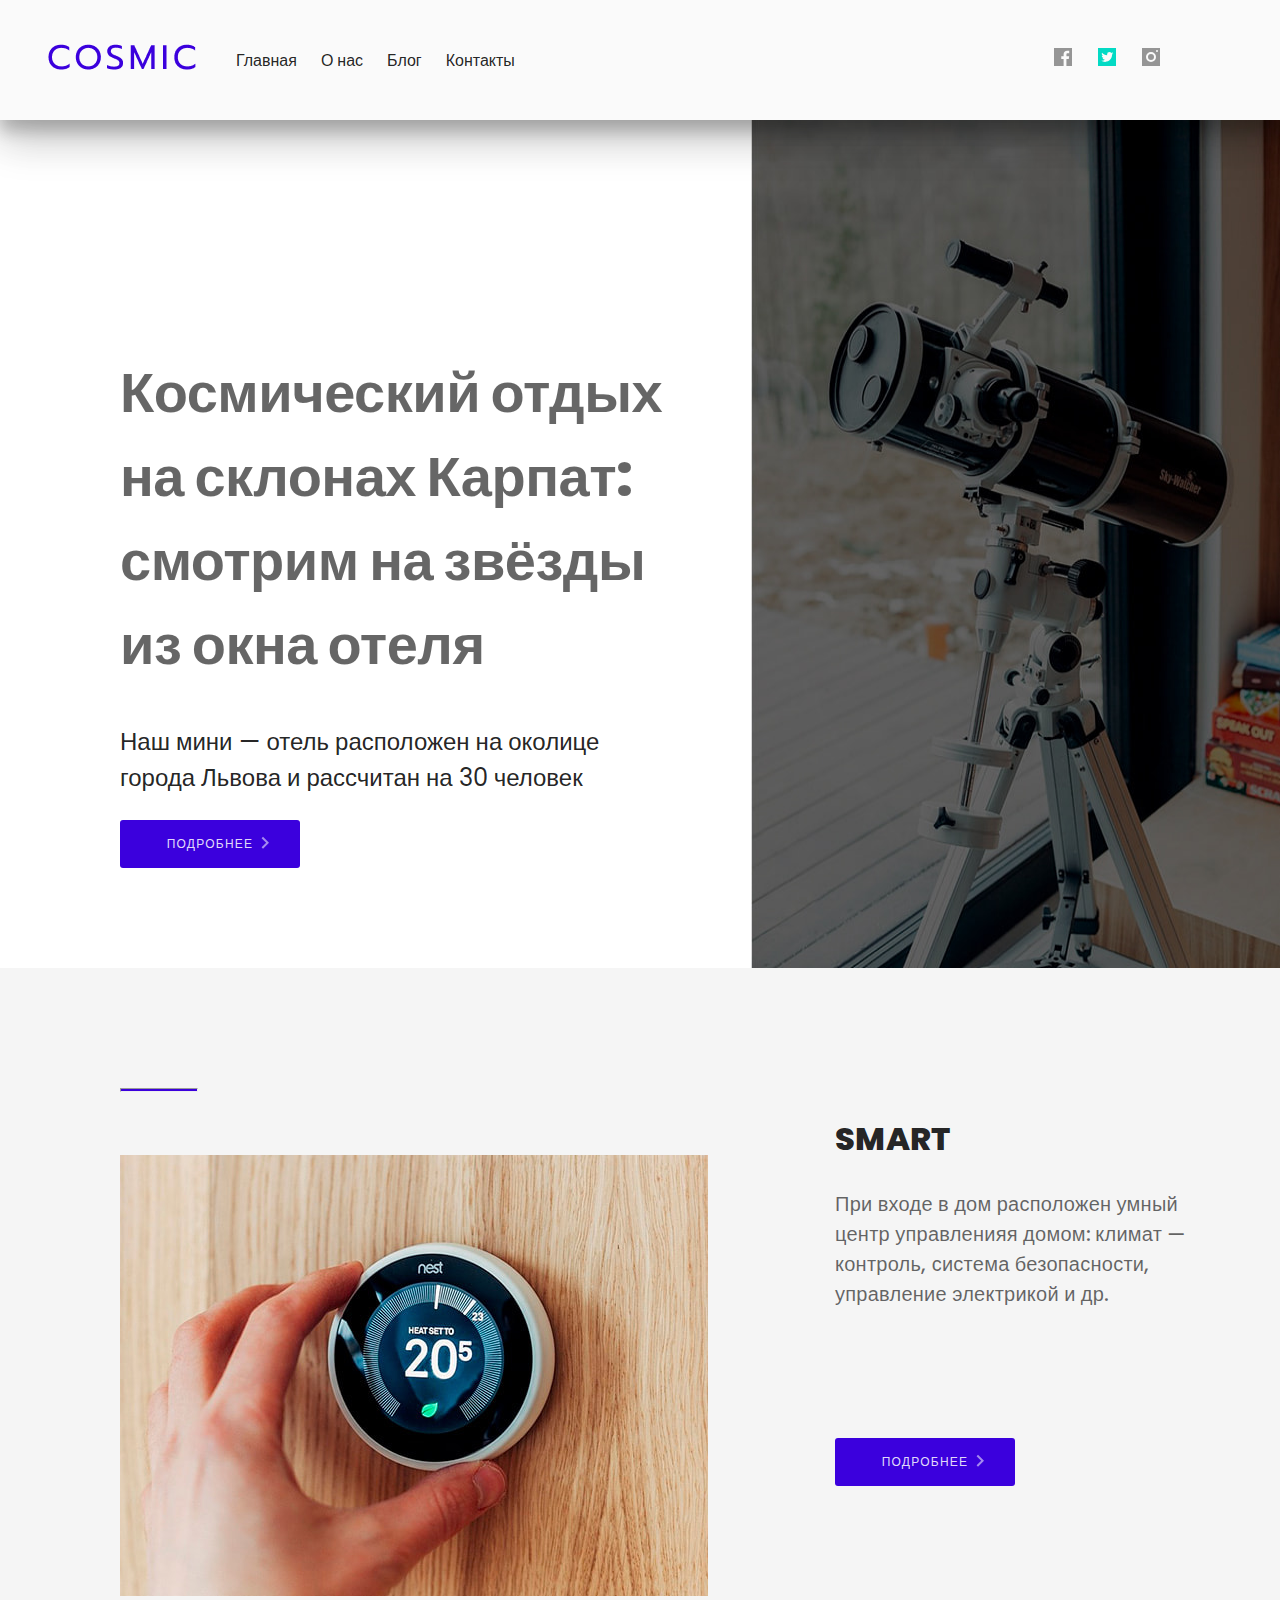
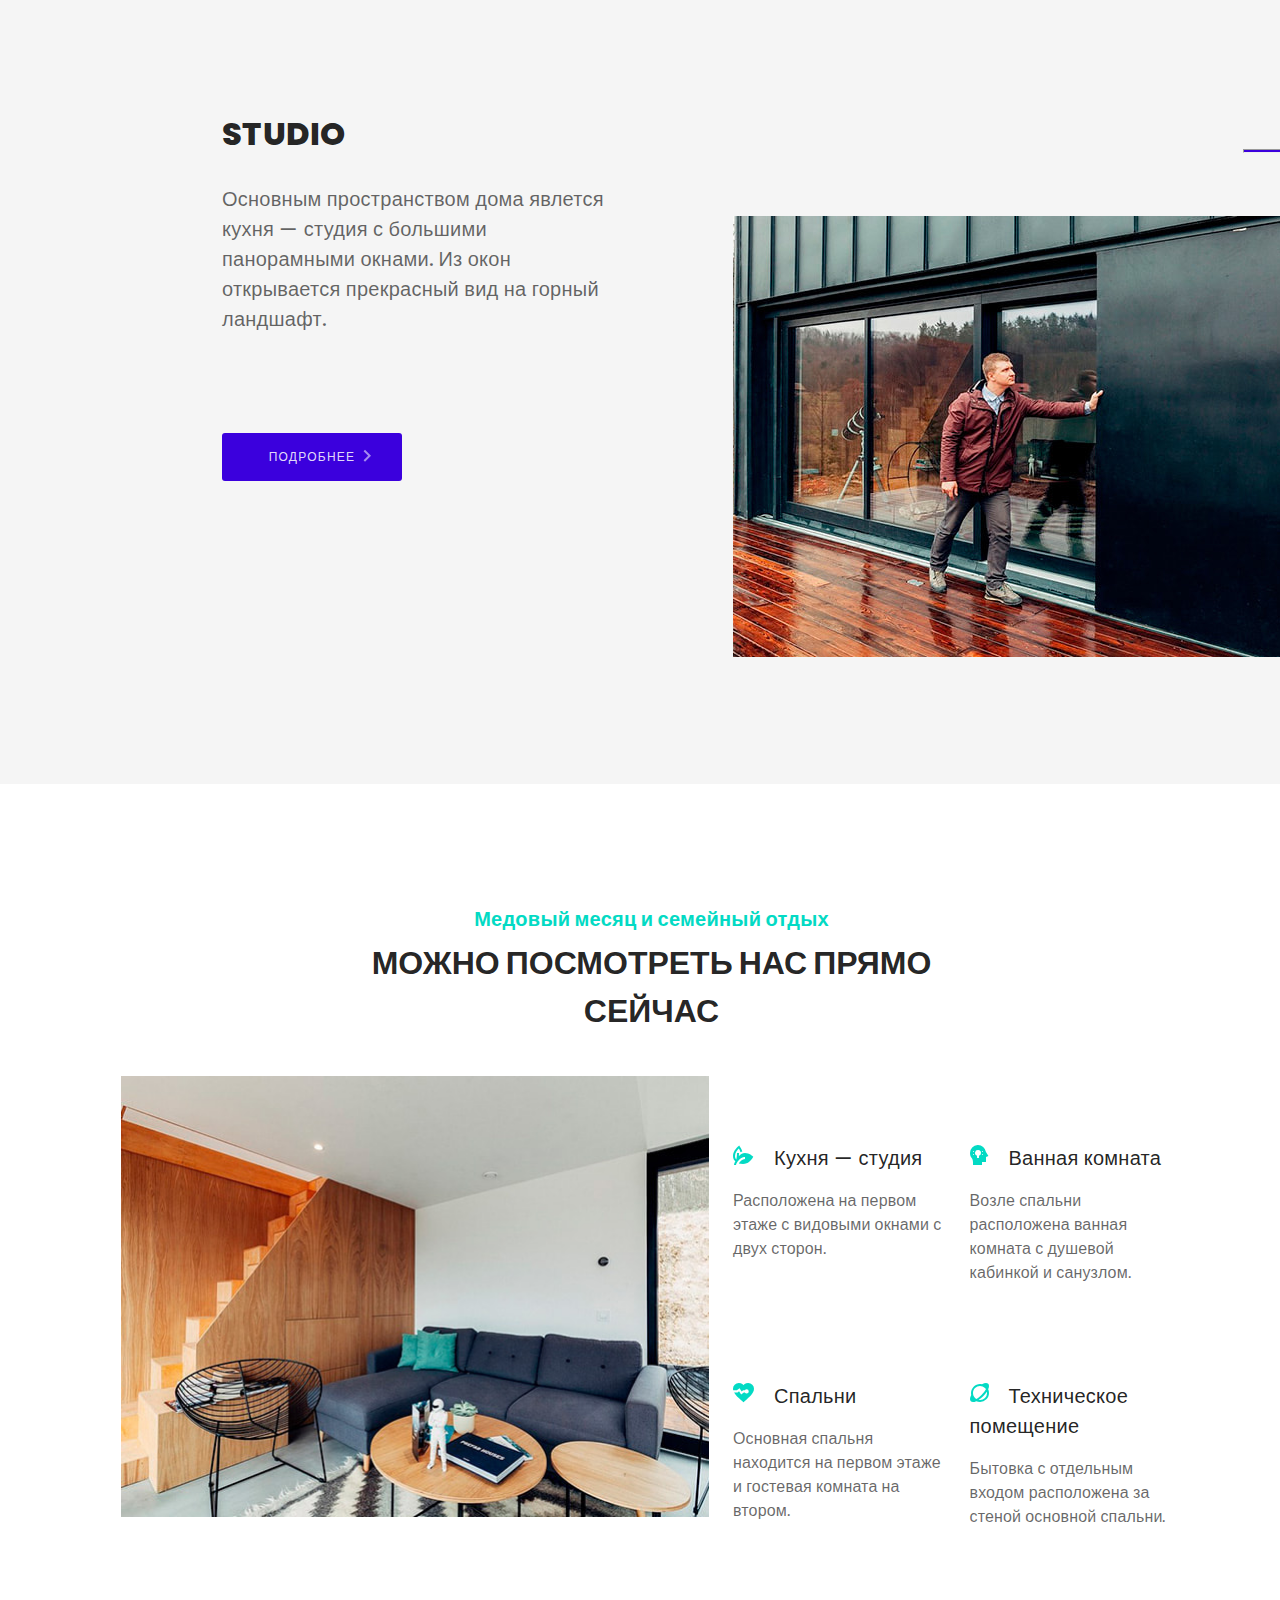
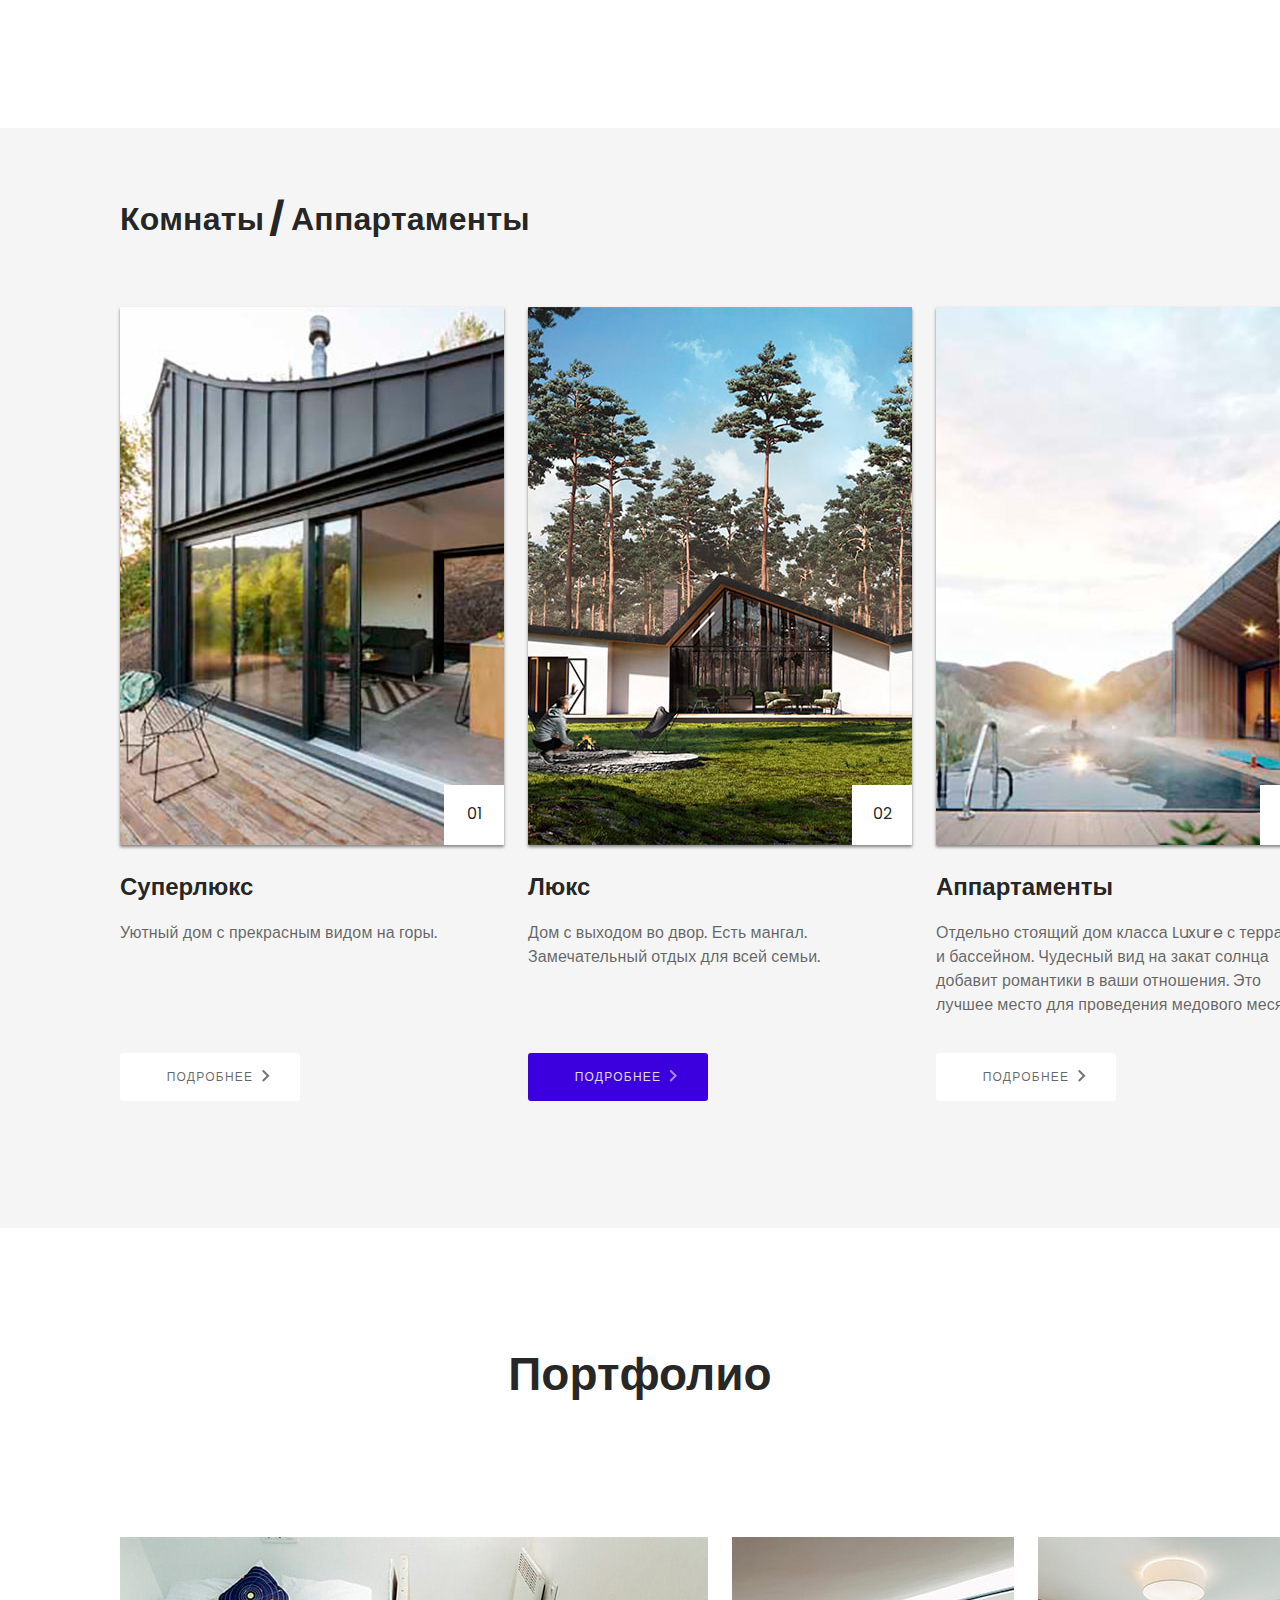
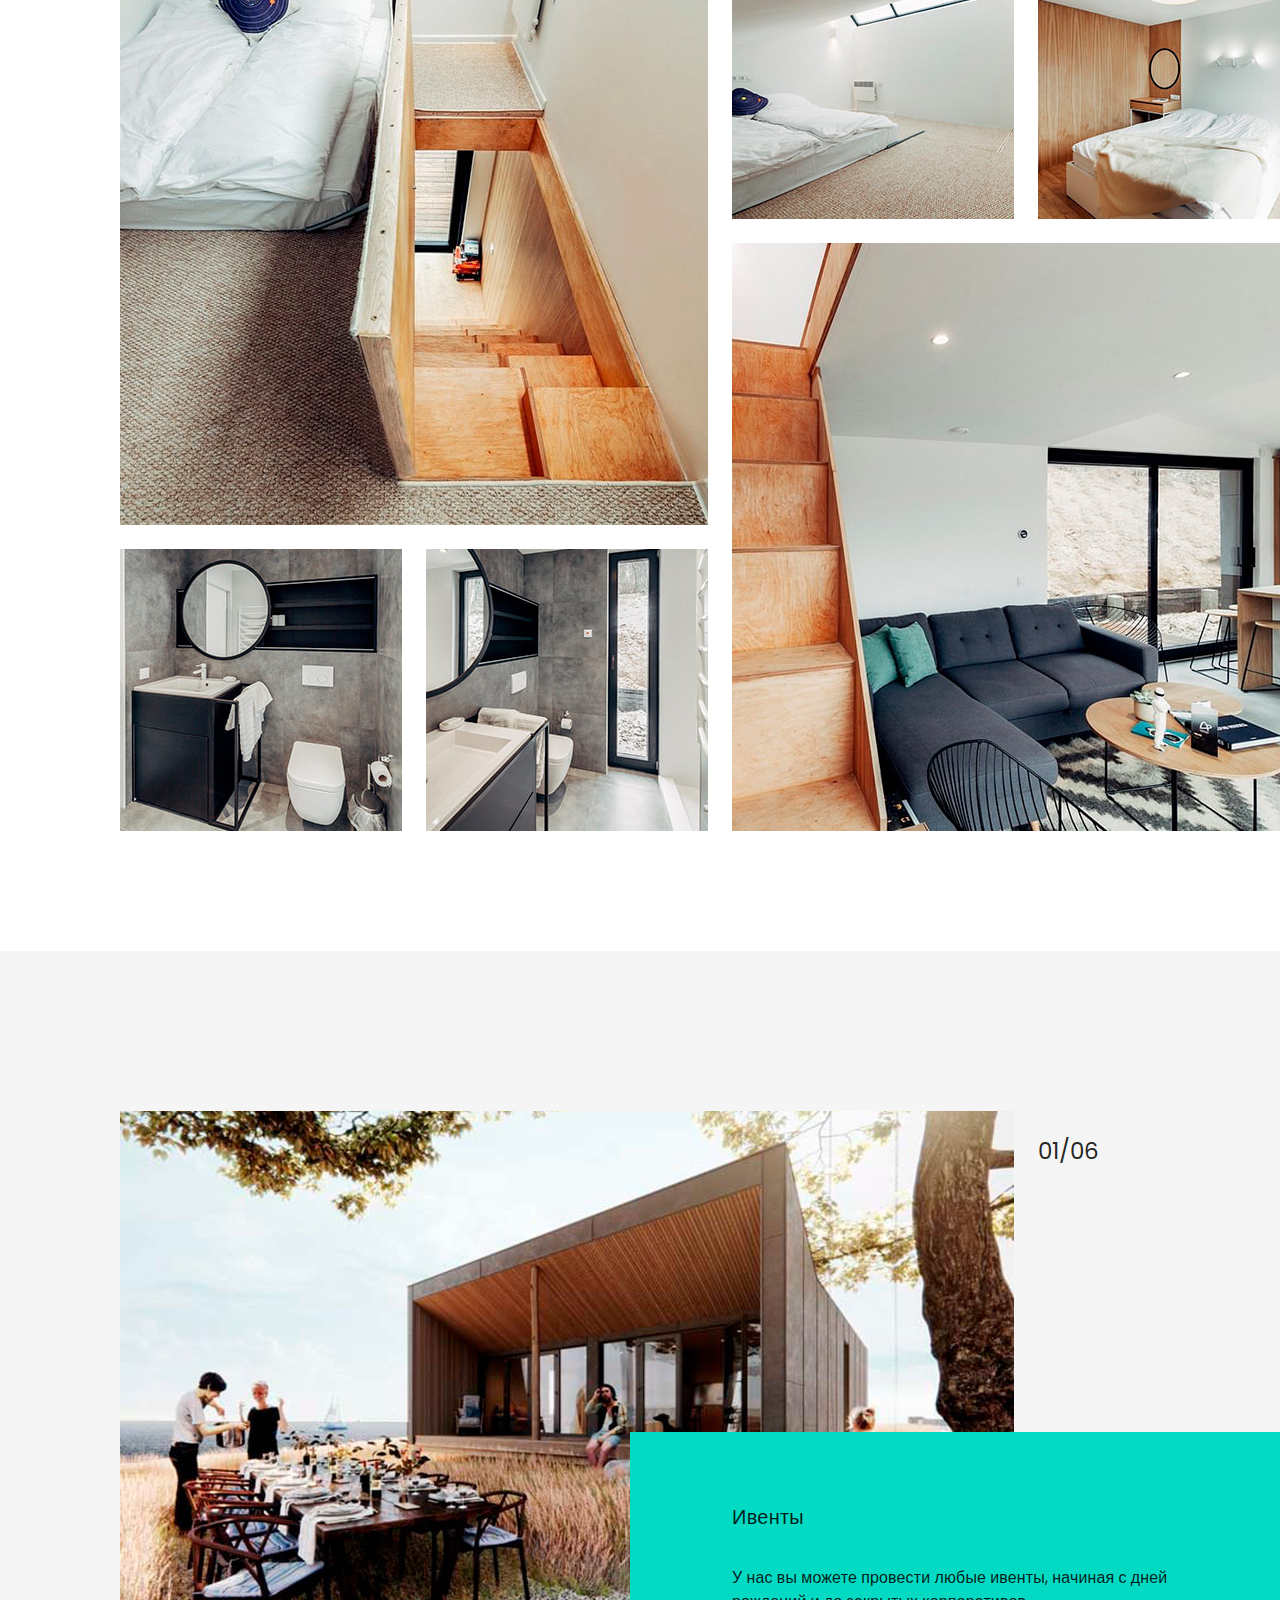
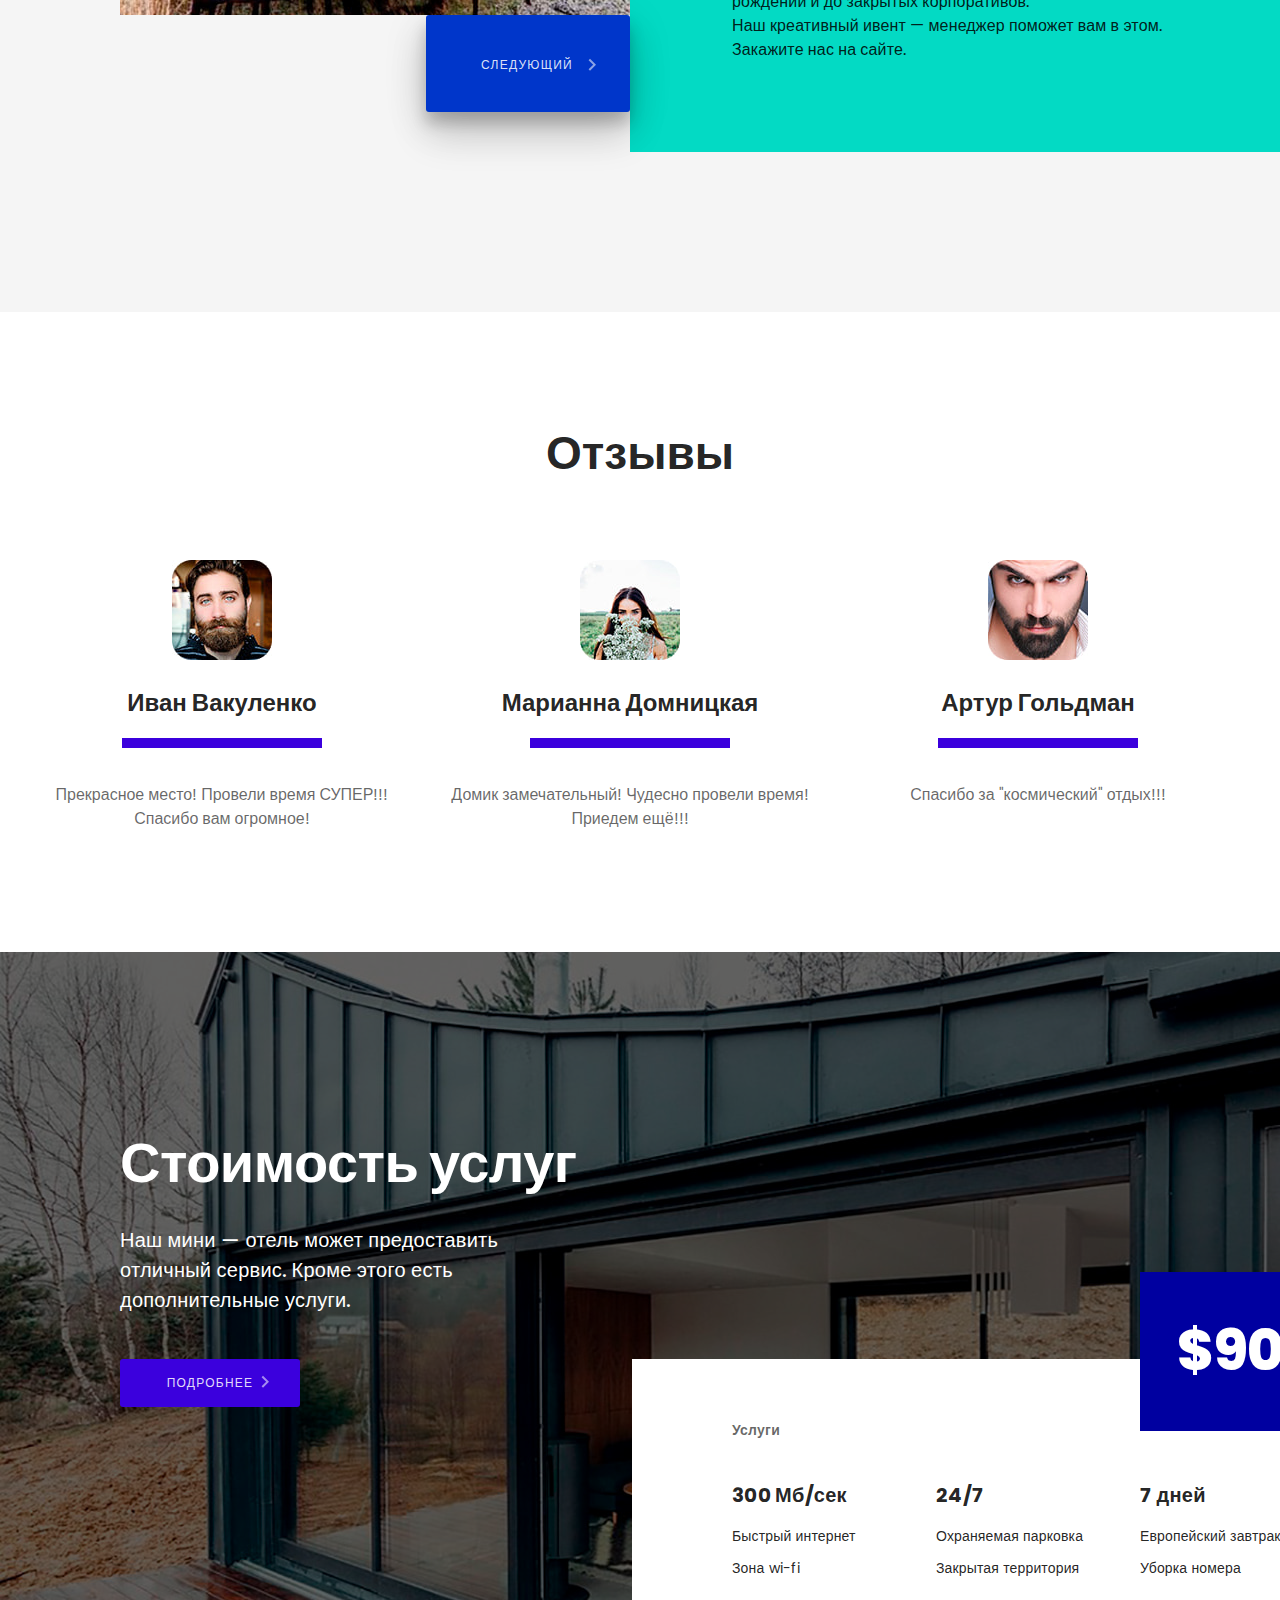
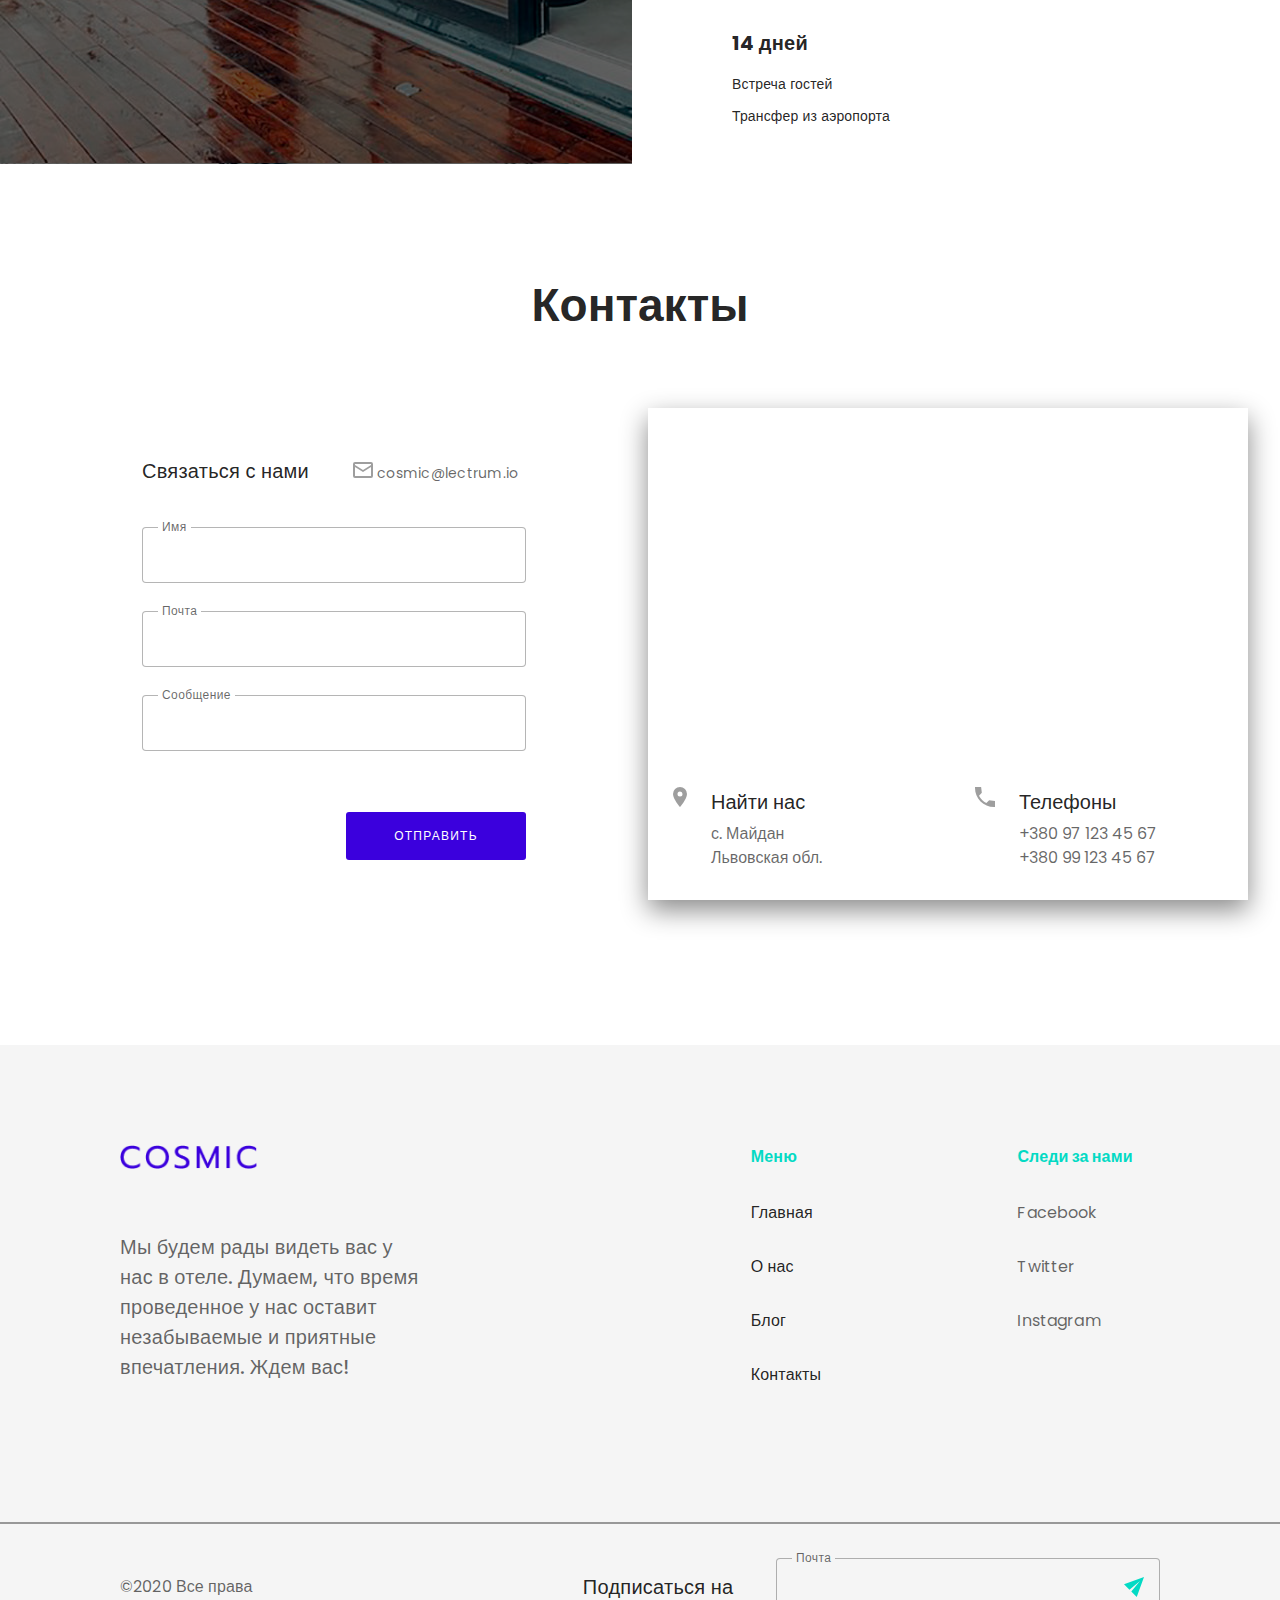
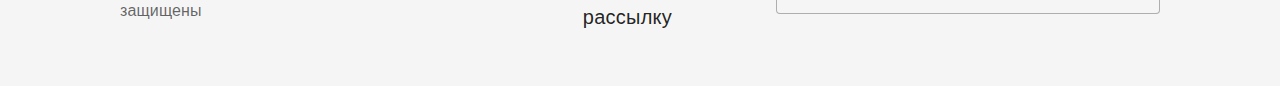
==== commit 4ee45ab1: "last section" ====
--- a/school-project/index.html
+++ b/school-project/index.html
@@ -195,41 +195,42 @@
                     </div>
                 </div>
             </section>
-            <!-- <section>
-                <div>
-                    <h2>Стоимость услуг</h2>
-                    <p>
-                        Наш мини — отель может предоставить отличный сервис. Кроме этого есть  дополнительные услуги.
-                    </p>
-                    <a href="#">Подробнее ></a>
-                </div>
-                <div>
-                    <p>$90</p>
-                </div>
-                <div>
-                    <h6>Услуги</h6>
-                    <div>
-                        <h5>300 Мб/сек</h5>
-                        <p>Быстрый интернет</p>
-                        <p>Зона wi-fi</p>
-                    </div>
-                    <div>
-                        <h5>24/7</h5>
-                        <p>Охраняемая парковка</p>
-                        <p>Закрытая территория</p>
-                    </div>
-                    <div>
-                        <h5>7 дней</h5>
-                        <p>Европейский завтрак</p>
-                        <p>Уборка номера</p>
-                    </div>
-                    <div>
-                        <h5>14 дней</h5>
-                        <p>Встреча гостей</p>
-                        <p>Трансфер из аэропорта</p>
-                    </div>
-                </div>
-            </section> -->
+            <section class="section-costs">
+                <div class="costs-shade"></div>
+                <div class="costs-info">
+                    <h2 class="costs-info-title">Стоимость услуг</h2>
+                    <p class="costs-info-desc" >Наш мини — отель может предоставить отличный сервис. Кроме этого есть  дополнительные услуги.</p>
+                    <button class="btn">Подробнее</button>
+                </div>
+                <div class="costs-service">
+                    <h6 class="costs-service-title">Услуги</h6>
+                    <div class="cost-service-box-wrapper">
+                        <div class="cost-service-box">
+                            <h5 class="cost-service-box-title">300 Мб/сек</h5>
+                            <p class="cost-service-box-desc">Быстрый интернет</p>
+                            <p class="cost-service-box-desc">Зона wi-fi</p>
+                        </div>
+                        <div class="cost-service-box">
+                            <h5 class="cost-service-box-title">24/7</h5>
+                            <p class="cost-service-box-desc">Охраняемая парковка</p>
+                            <p class="cost-service-box-desc">Закрытая территория</p>
+                        </div>
+                        <div class="cost-service-box">
+                            <h5 class="cost-service-box-title">7 дней</h5>
+                            <p class="cost-service-box-desc">Европейский завтрак</p>
+                            <p class="cost-service-box-desc">Уборка номера</p>
+                        </div>
+                        <div class="cost-service-box">
+                            <h5 class="cost-service-box-title">14 дней</h5>
+                            <p class="cost-service-box-desc">Встреча гостей</p>
+                            <p class="cost-service-box-desc">Трансфер из аэропорта</p>
+                        </div>
+                    </div>
+                </div>
+                <div class="cost-wrapper">
+                    <p class="cost-value">$90</p>
+                </div>
+            </section>
             <section class="section-contacts">
                 <h2 class="section-contacts-title">Контакты</h2>
                 <div class="contacts-wrapper">
@@ -254,7 +255,7 @@
                         </form>
                     </div>
                     <div class="contacts-map">
-                        <iframe class="contacts-map-iframe" src="https://www.google.com/maps/embed?pb=!1m14!1m12!1m3!1d769.5153394082419!2d25.59469539492887!3d49.553781922874414!2m3!1f0!2f0!3f0!3m2!1i1024!2i768!4f13.1!5e0!3m2!1sen!2sua!4v1617094904472!5m2!1sen!2sua" width="588" height="331" style="border:0;" allowfullscreen="" loading="lazy"></iframe>
+                        <iframe class="contacts-map-iframe" src="https://www.google.com/maps/embed?pb=!1m14!1m12!1m3!1d769.5153394082419!2d25.59469539492887!3d49.553781922874414!2m3!1f0!2f0!3f0!3m2!1i1024!2i768!4f13.1!5e0!3m2!1sen!2sua!4v1617094904472!5m2!1sen!2sua" width="600" height="331" style="border:0;" allowfullscreen="" loading="lazy"></iframe>
                         <div class="contacts-map-inner">
                             <div class="contacts-map-content">
                                 <img class="contacts-map-logo" src="src/images/SVG/geo.svg" alt="geo">
--- a/school-project/src/styles/style.css
+++ b/school-project/src/styles/style.css
@@ -529,6 +529,112 @@
     font-size: 16px;
     line-height: 24px;
     color: rgba(0, 0, 0, 0.6);
+}
+
+.section-costs {
+    margin: 0 auto;
+    height: 812px;
+    background-image: url('../images/JPG/images_optimize/service_costs.jpg');
+    position: relative;
+    z-index: -2;
+}
+
+.costs-shade {
+    position: absolute;
+    width: 100%;
+    height: 100%;
+    background-color: rgba(0, 0, 0, 0.6);
+    z-index: -1;
+}
+
+.costs-info {
+    padding-top: 122px;
+    padding-left: 120px;
+
+}
+
+.costs-info-title {
+    margin-bottom: 19px;
+    font-weight: 800;
+    font-size: 56px;
+    line-height: 84px;
+    letter-spacing: -0.5px;
+    color: #FFFFFF;
+}
+
+.costs-info-desc {
+    margin-bottom: 44px;
+    width: 415px;
+    font-weight: 500;
+    font-size: 20px;
+    line-height: 30px;
+    letter-spacing: 0.25px;
+    color: #FFFFFF;
+}
+
+.costs-service {
+    padding: 61px 9px 44px 100px;
+    position: absolute;
+    width: 688px;
+    height: 405px;
+    background-color: #FFFFFF;
+    bottom: 0;
+    left: 632px;
+}
+
+.costs-service-title {
+    margin: 0 auto 40px;
+    font-size: 14px;
+    line-height: 20px;
+    letter-spacing: 0.25px;
+    color: rgba(0, 0, 0, 0.6);
+}
+
+.cost-service-box-wrapper {
+    display: grid;
+    grid-template-columns: repeat(3, 180px);
+    grid-template-rows: repeat (2, 100px);
+    column-gap: 24px;
+    row-gap: 40px;
+}
+
+.cost-service-box {
+    margin: 0;
+}
+
+.cost-service-box-title {
+    margin: 0 auto 14px 0;
+    font-weight: bold;
+    font-size: 20px;
+    line-height: 30px;
+    letter-spacing: 0.25px;
+}
+
+.cost-service-box-desc {
+    margin: 0 auto 8px 0;
+    font-size: 14px;
+    line-height: 24px;
+    letter-spacing: 0.15px;
+}
+
+.cost-wrapper {
+    background-color: #0000A0;
+    width: 180px;
+    height: 159px;
+    padding: 37px;
+    position: absolute;
+    top: 320px;
+    left: 1140px;
+}
+
+.cost-value {
+    margin: 0;
+    font-weight: 800;
+    font-size: 56px;
+    line-height: 84px;
+    text-align: center;
+    letter-spacing: -0.5px;
+    color: #FFFFFF;
 }
 
 .section-contacts {
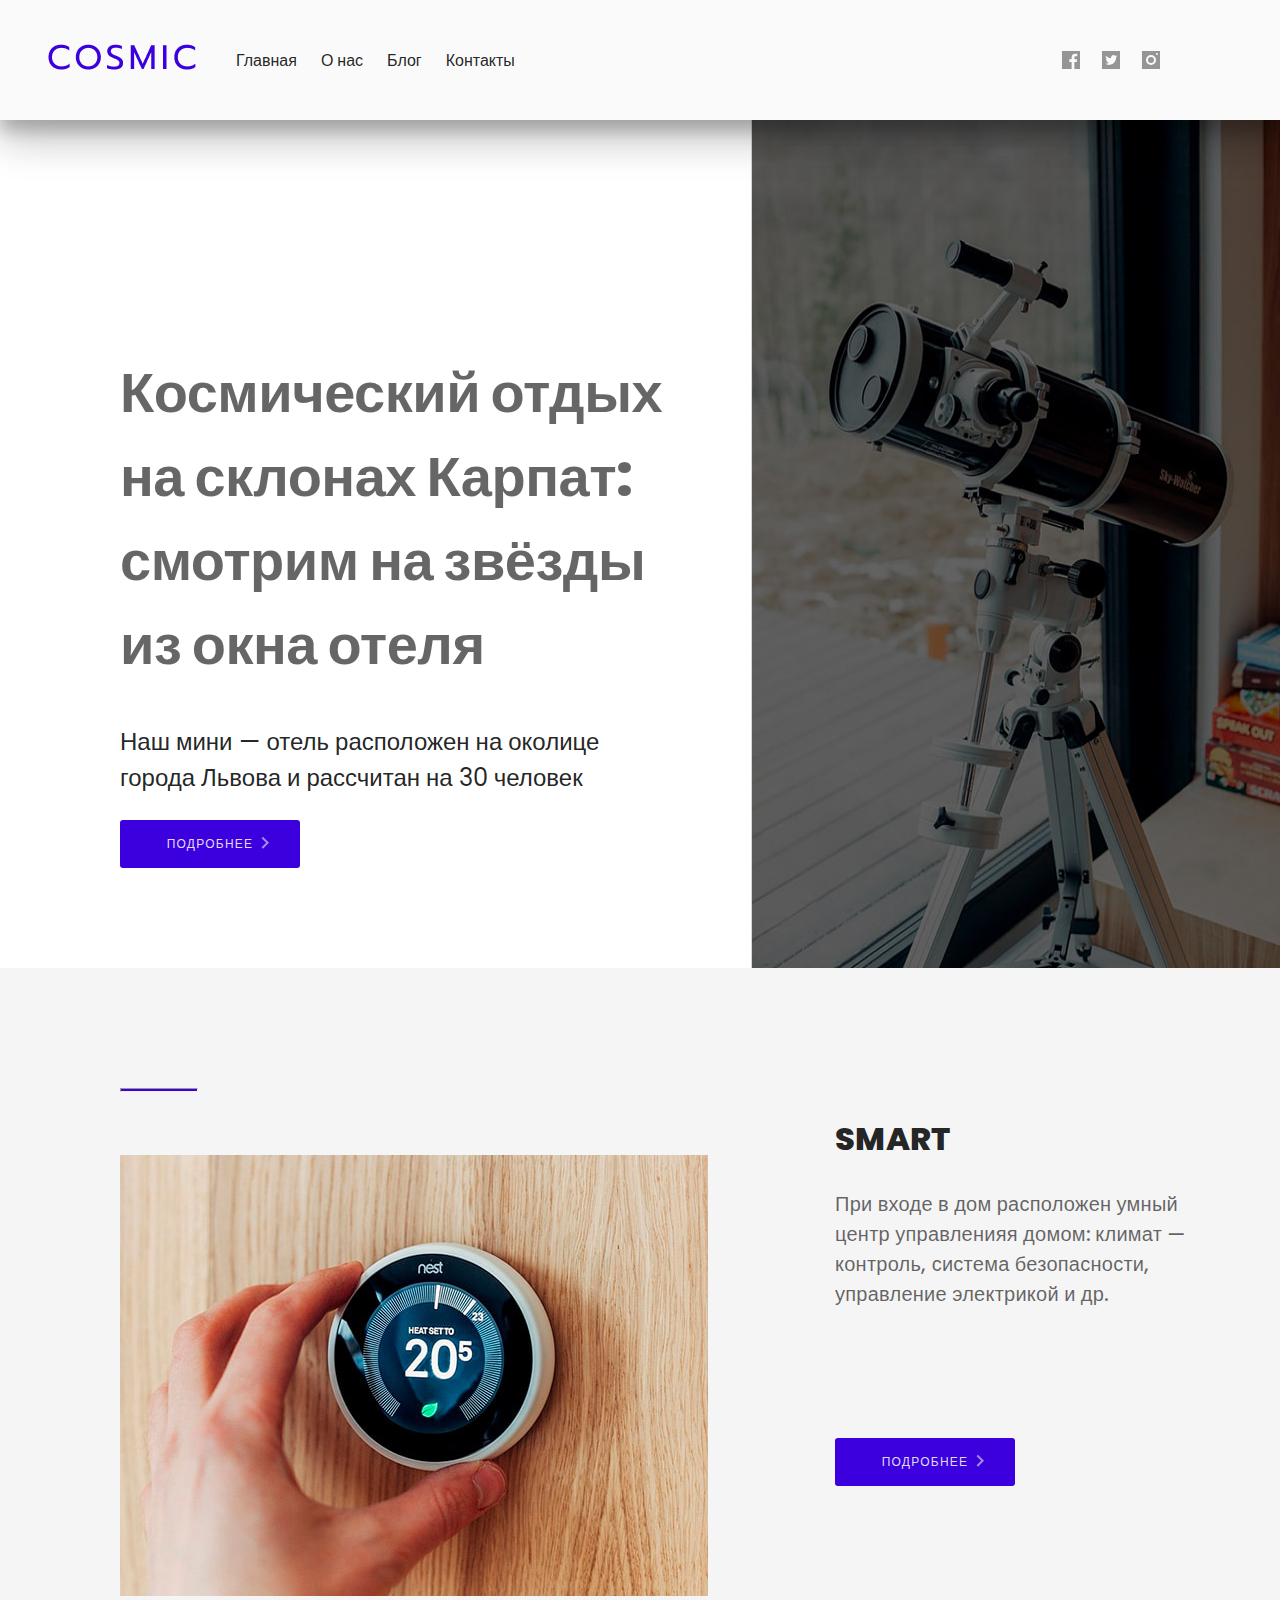
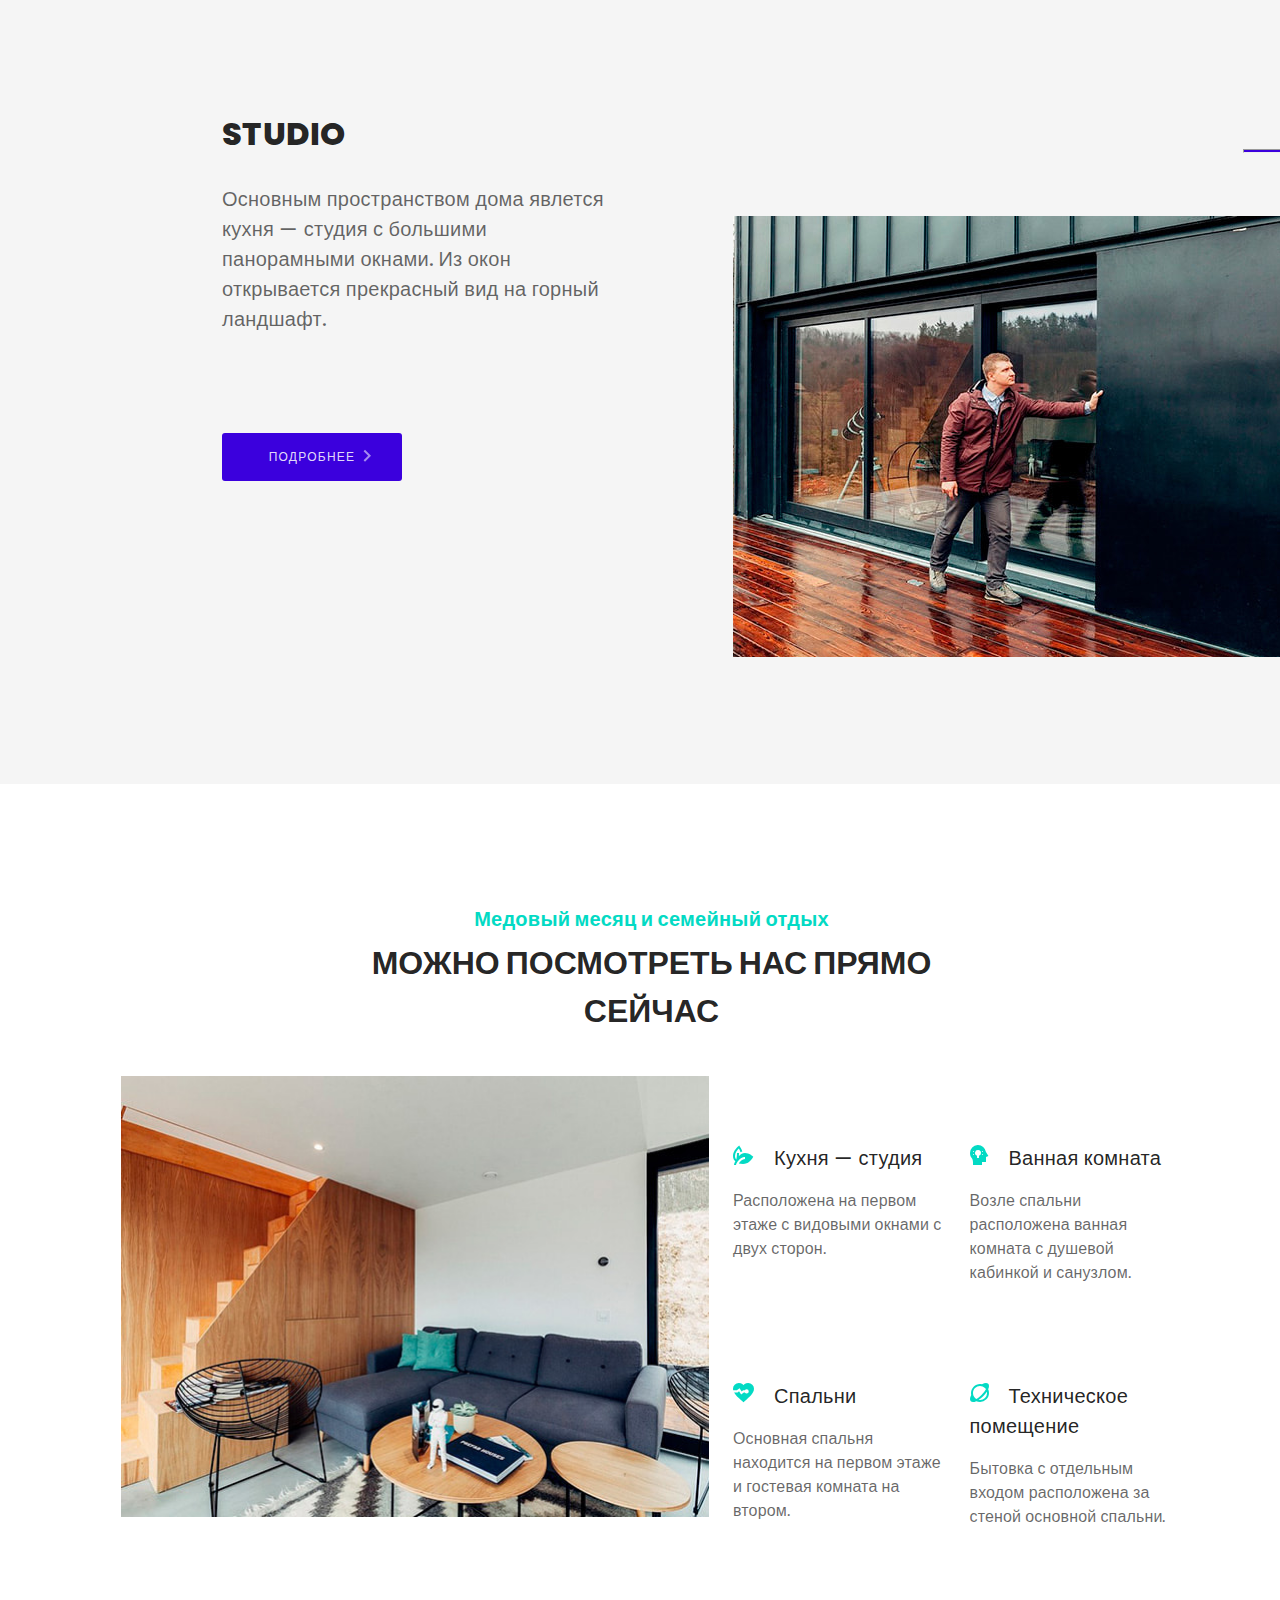
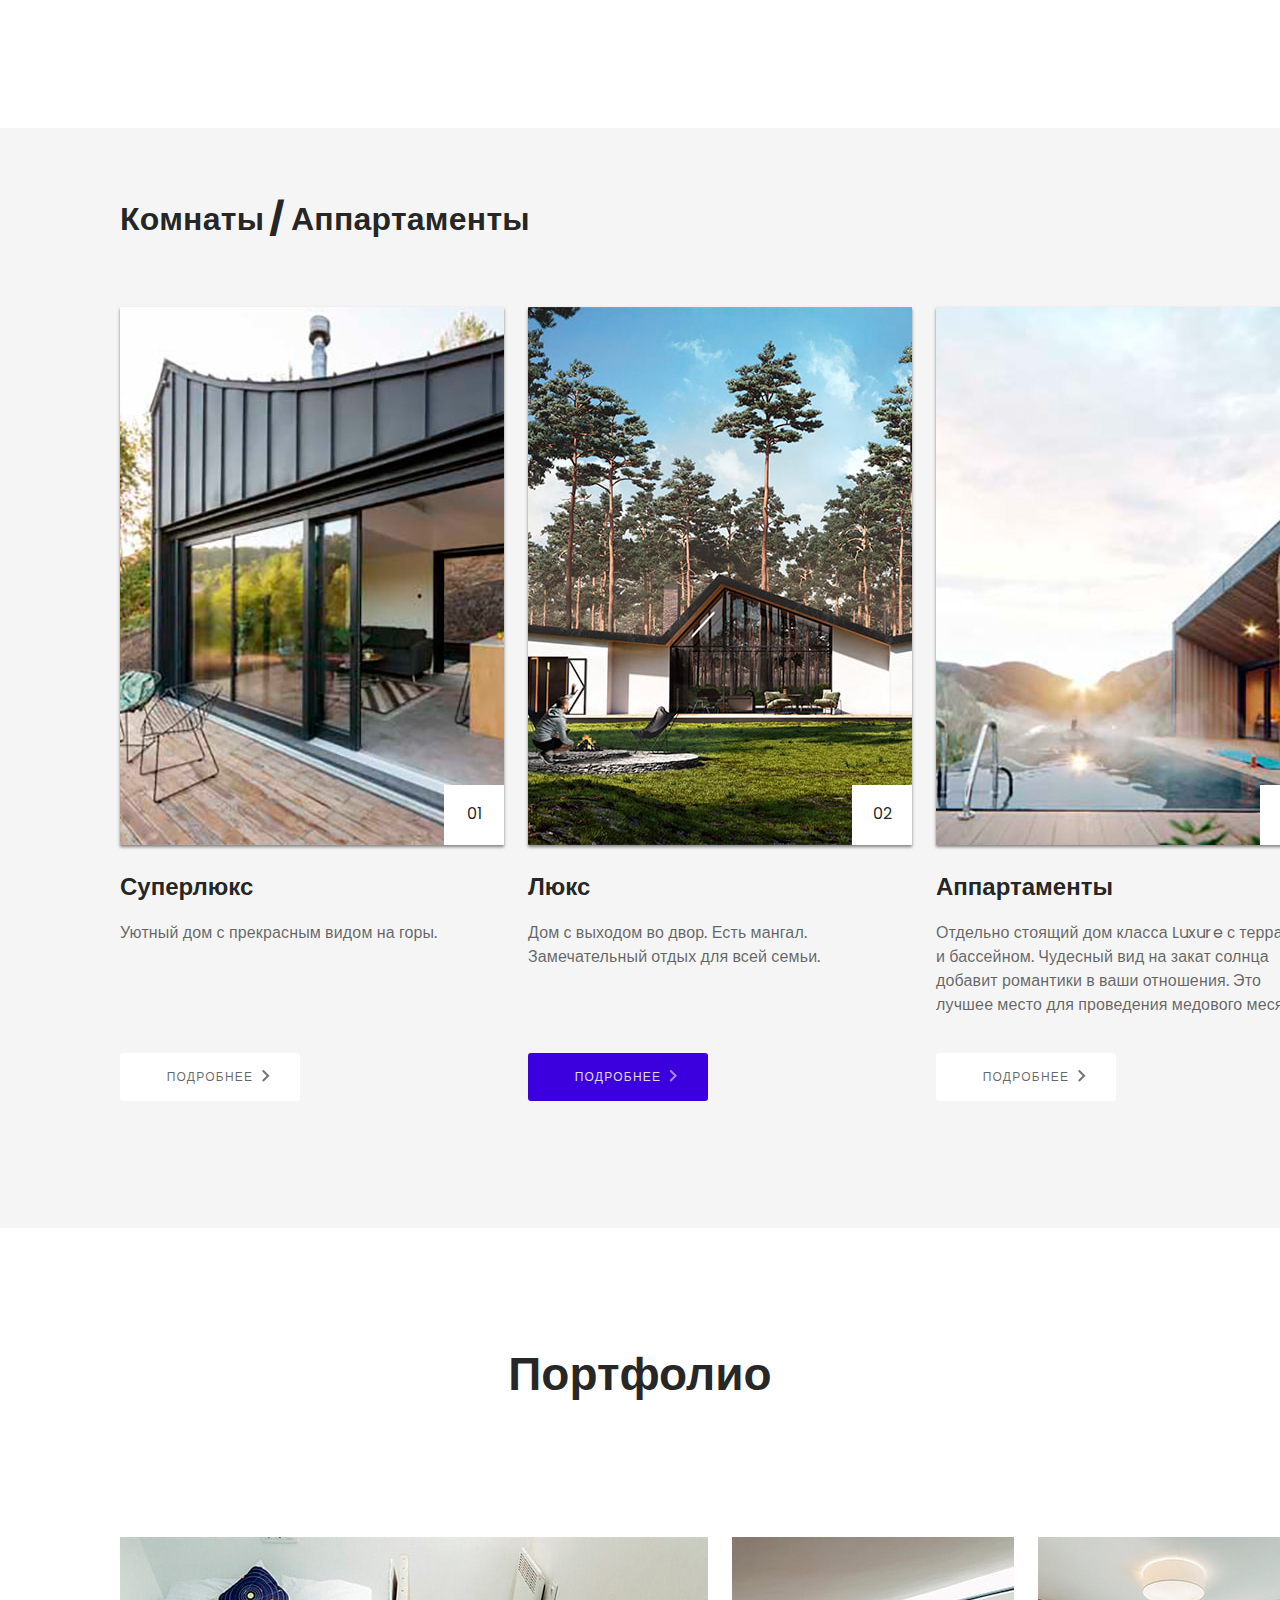
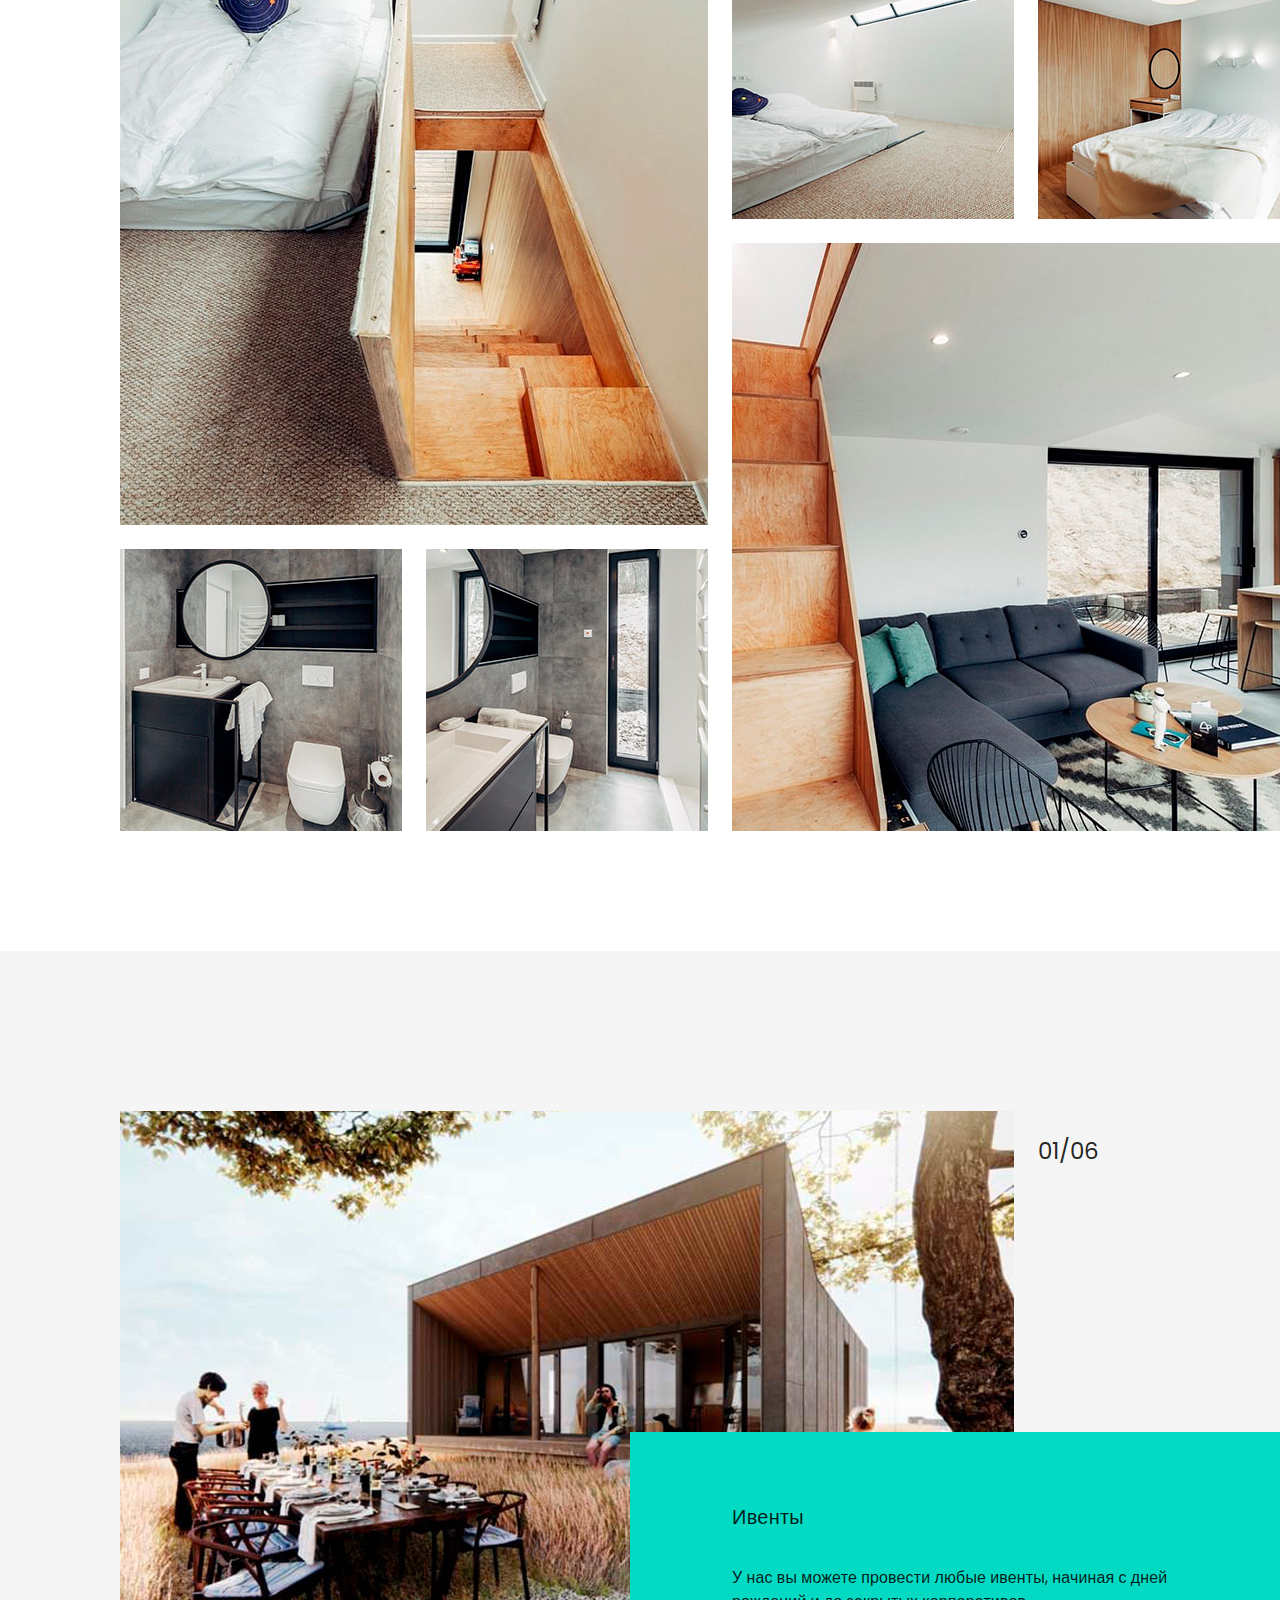
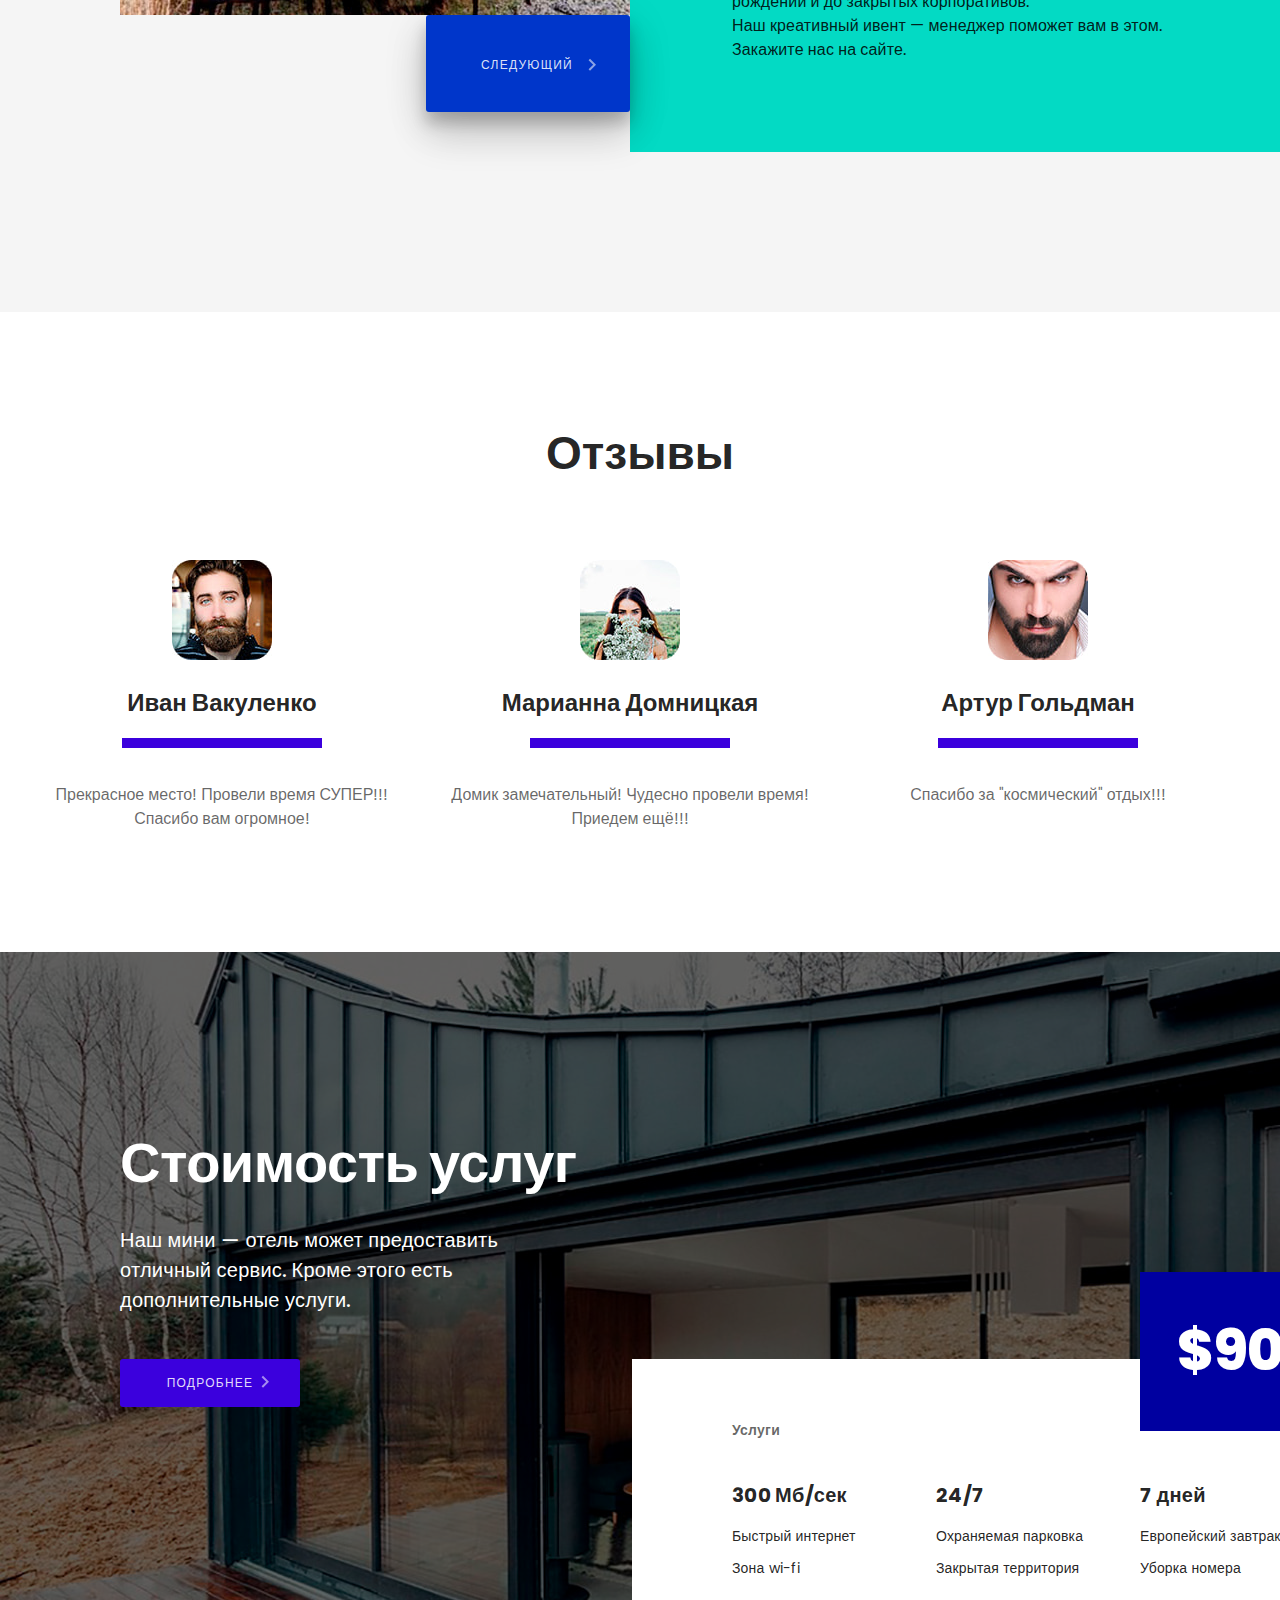
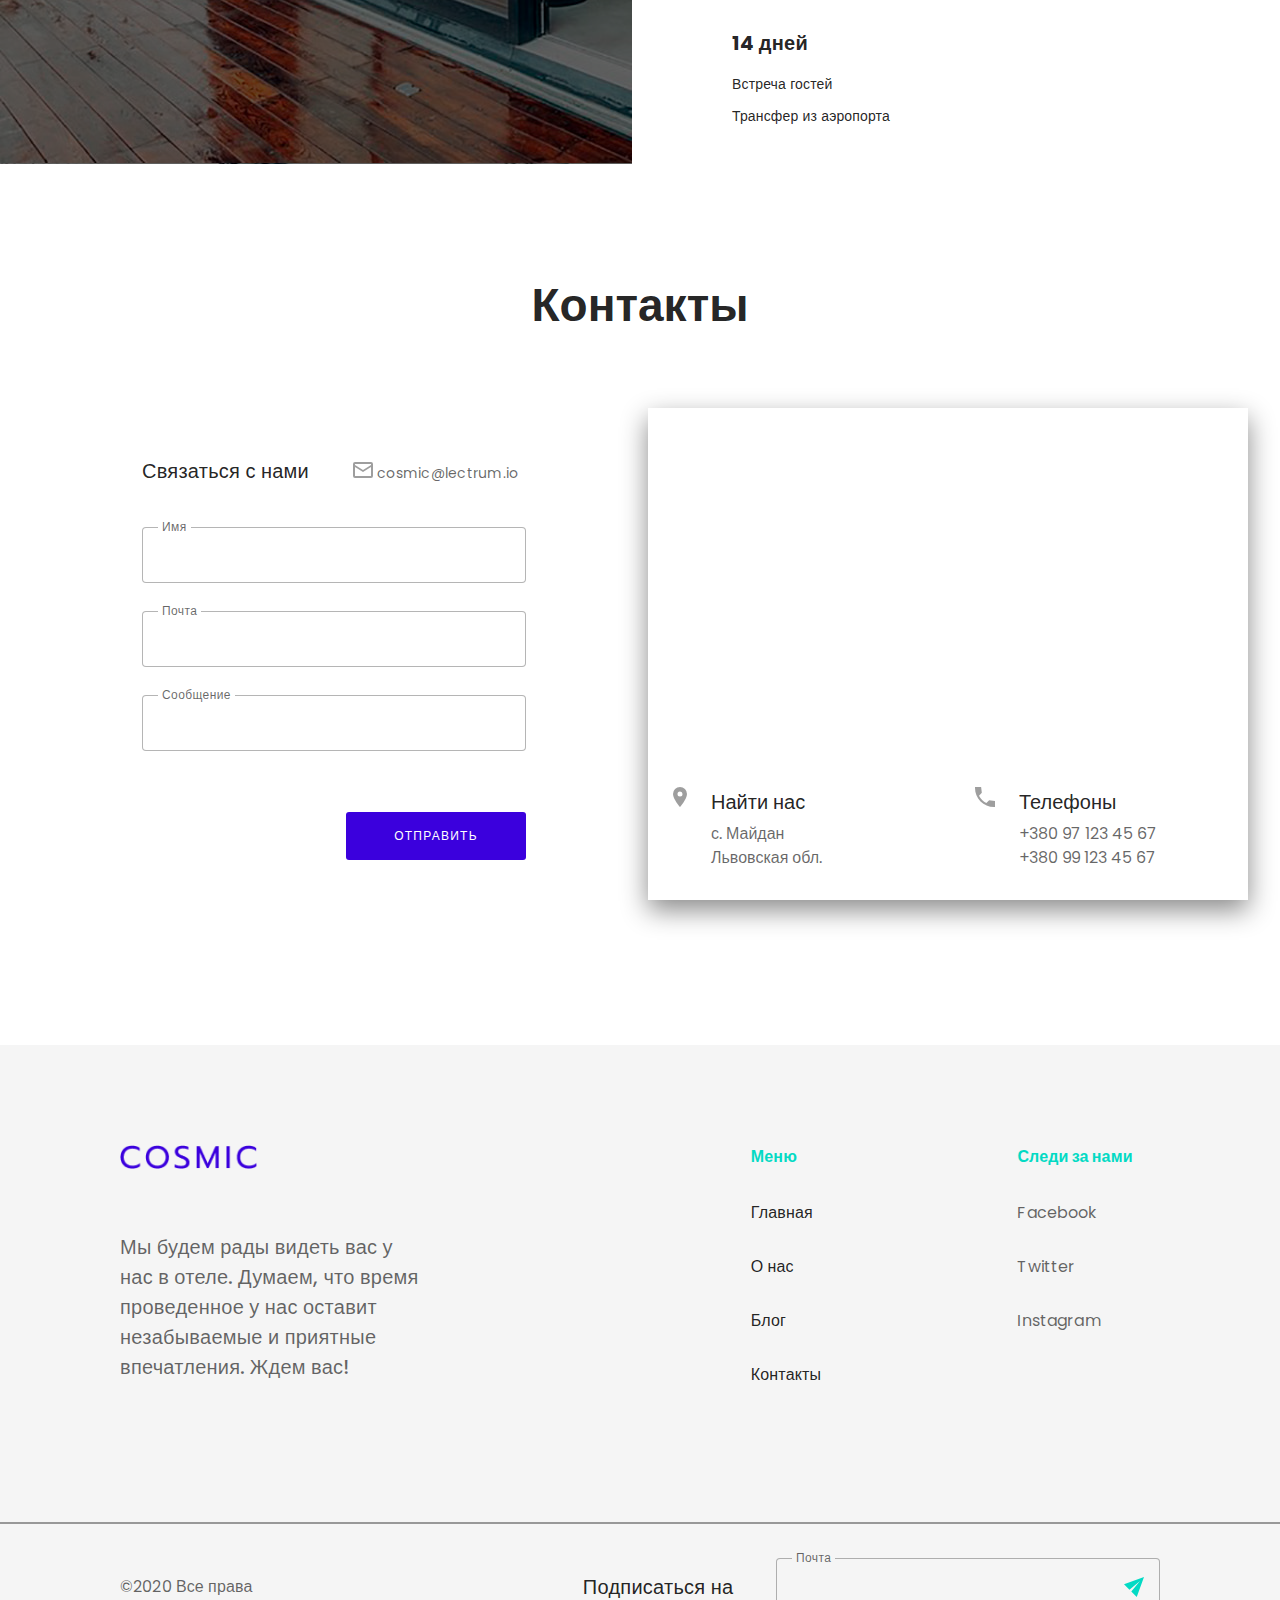
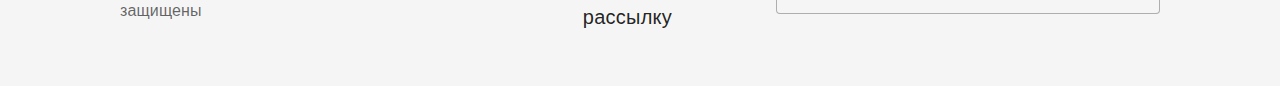
==== commit 3603b427: "animation socials" ====
--- a/school-project/index.html
+++ b/school-project/index.html
@@ -31,15 +31,15 @@
                     </li>
                 </ul>
                 <div class="socials-nav">
-                    <a class="social-link" href="#">
-                        <img class="social-grey" src="src/images/SVG/facebook.svg" alt="facebook">
-                    </a>
-                    <a class="social-link" href="#">
-                        <img src="src/images/SVG/twitter.svg" alt="twitter">
-                    </a>
-                    <a class="social-link" href="#">
-                        <img class="social-grey" src="src/images/SVG/instagram.svg" alt="instagram">
-                    </a>
+                    <div class="social-all social-facebook">
+                        <a class="social-link" href="#"></a>
+                    </div>
+                    <div class="social-all social-twitter">
+                        <a class="social-link" href="#"></a>
+                    </div>
+                    <div class="social-all social-instagram">
+                        <a class="social-link" href="#"></a>
+                    </div>
                 </div>
             </div>
         </nav>
--- a/school-project/src/styles/style.css
+++ b/school-project/src/styles/style.css
@@ -58,6 +58,7 @@
 }
 
 .socials-nav {
+    display: flex;
     margin-right: 120px;
 }
 
@@ -65,12 +66,49 @@
     text-decoration: none;
 }
 
-.social-link + .social-link {
+.social-all {
+    width: 18px;
+    height: 18px;
+    opacity: 0.4;
+}
+
+.social-all + .social-all {
     margin-left: 22px;
-}
-
-.social-grey {
-    opacity: 0.4;
+    background-repeat: no-repeat;
+}
+
+.social-all:hover,
+.social-all:focus {
+    opacity: 1;
+    transition: 250ms ease-in-out;
+}
+
+
+.social-facebook  {
+    background-image: url('../images/SVG/facebook.svg');
+}
+
+.social-facebook:hover,
+.social-facebook:focus  {
+    background-image: url('../images/SVG/facebook-blue.svg');
+}
+
+.social-twitter  {
+    background-image: url('../images/SVG/twitter.svg');
+}
+
+.social-twitter:hover,
+.social-twitter:focus  {
+    background-image: url('../images/SVG/twitter-blue.svg');
+}
+
+.social-instagram  {
+    background-image: url('../images/SVG/instagram.svg');
+}
+
+.social-instagram:hover,
+.social-instagram:focus  {
+    background-image: url('../images/SVG/instagram-blue.svg');
 }
 
 .header {
